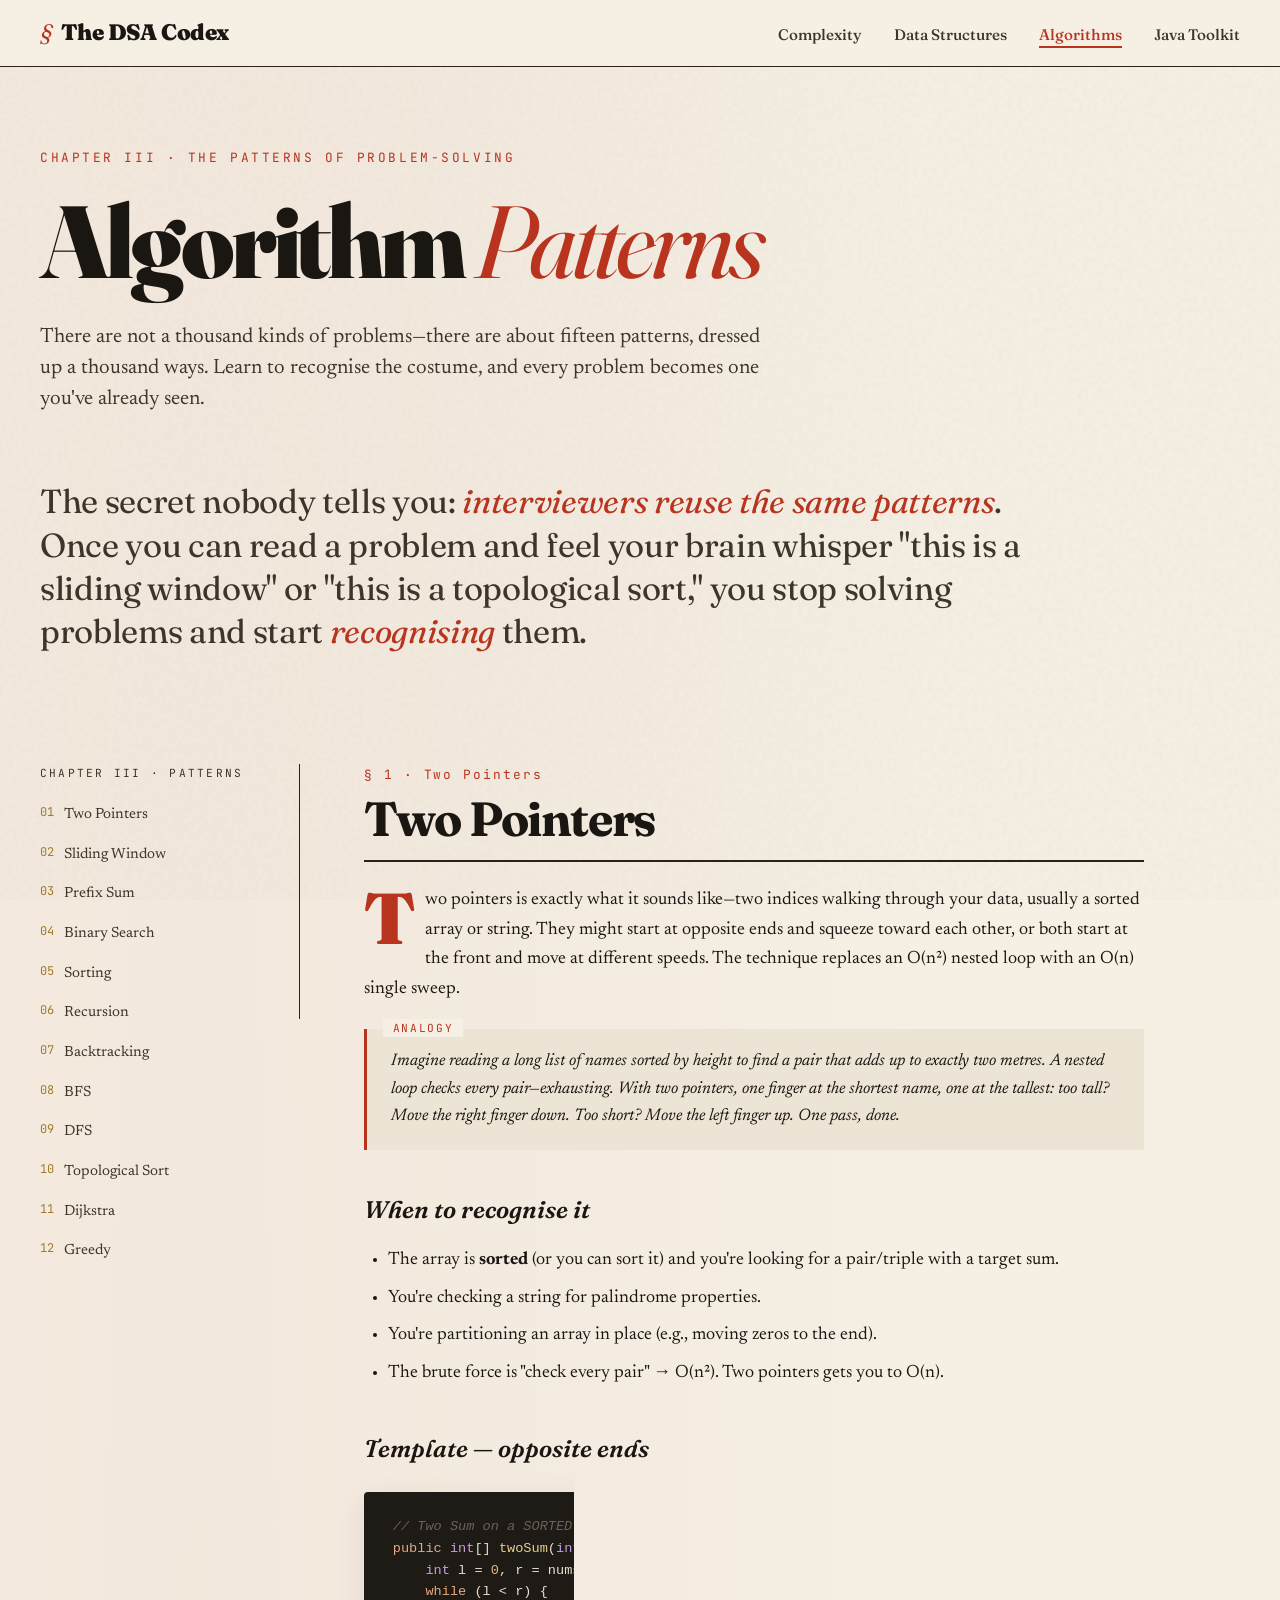
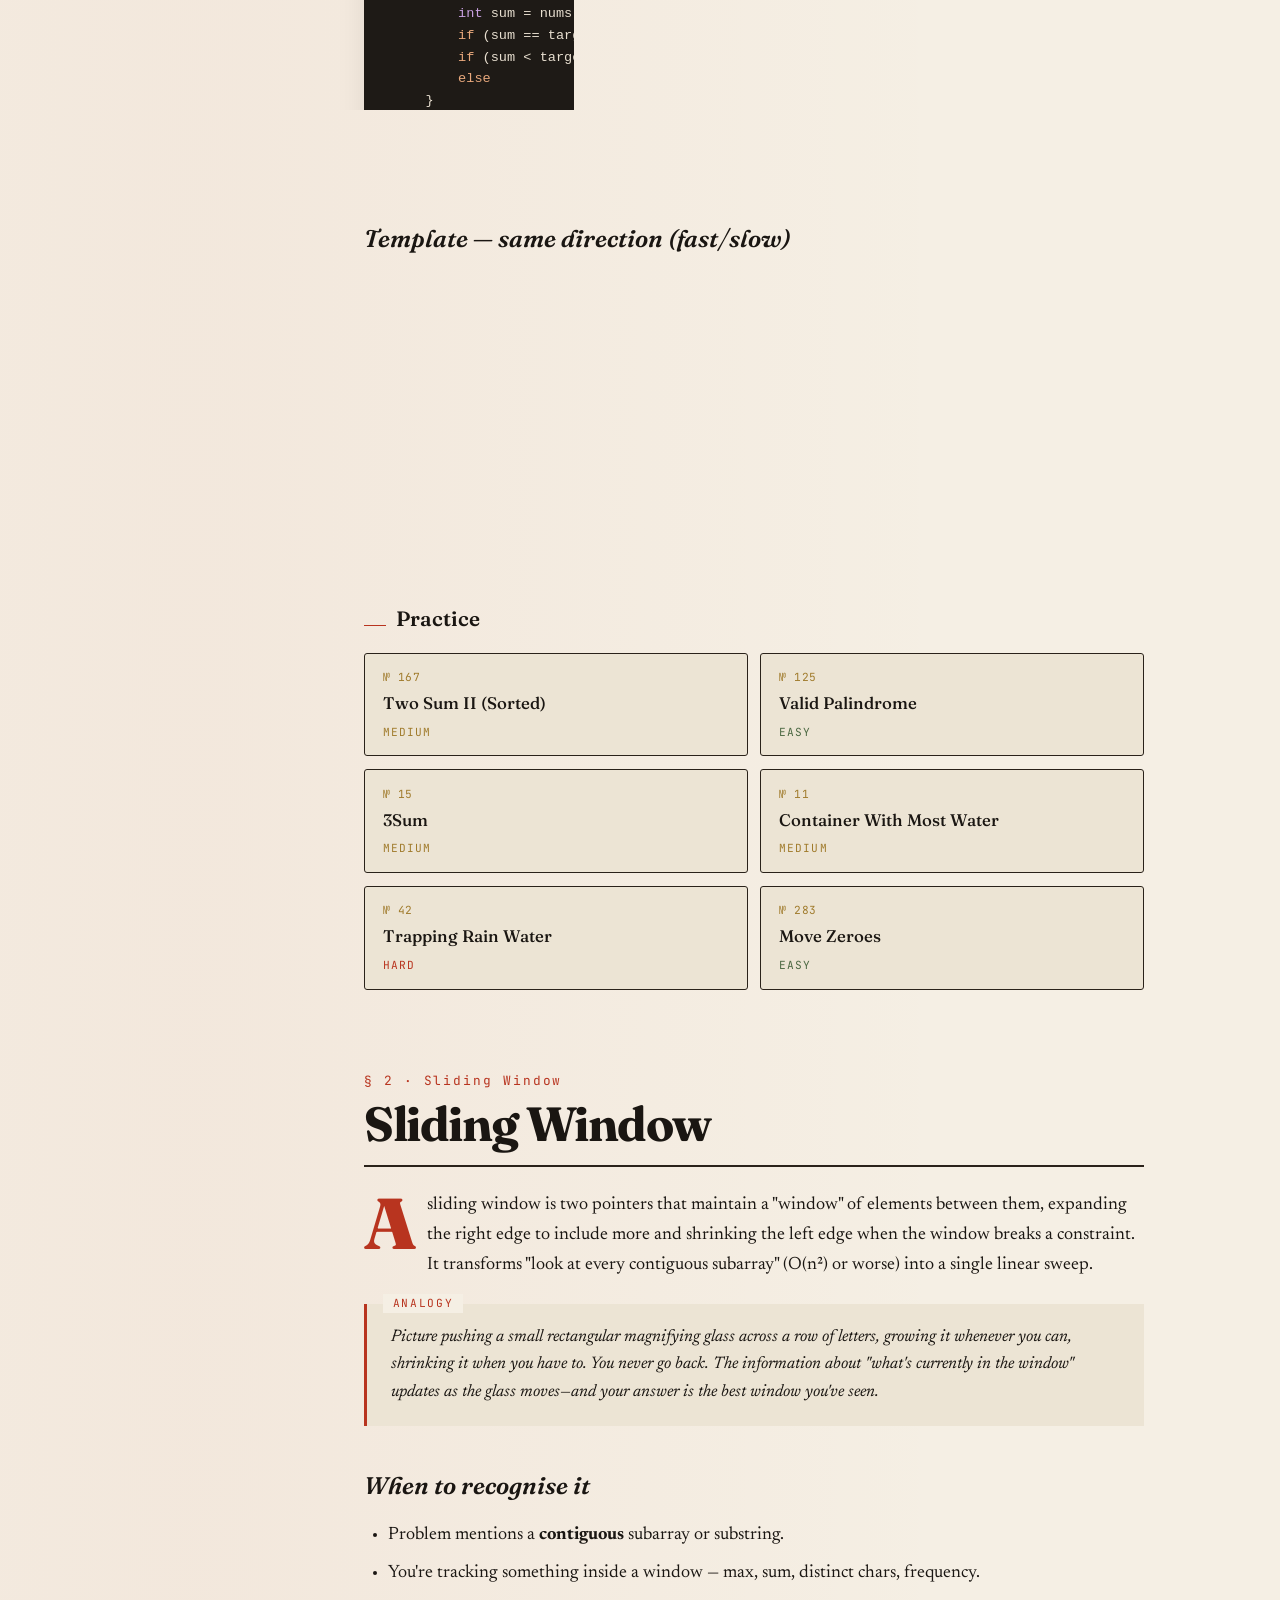
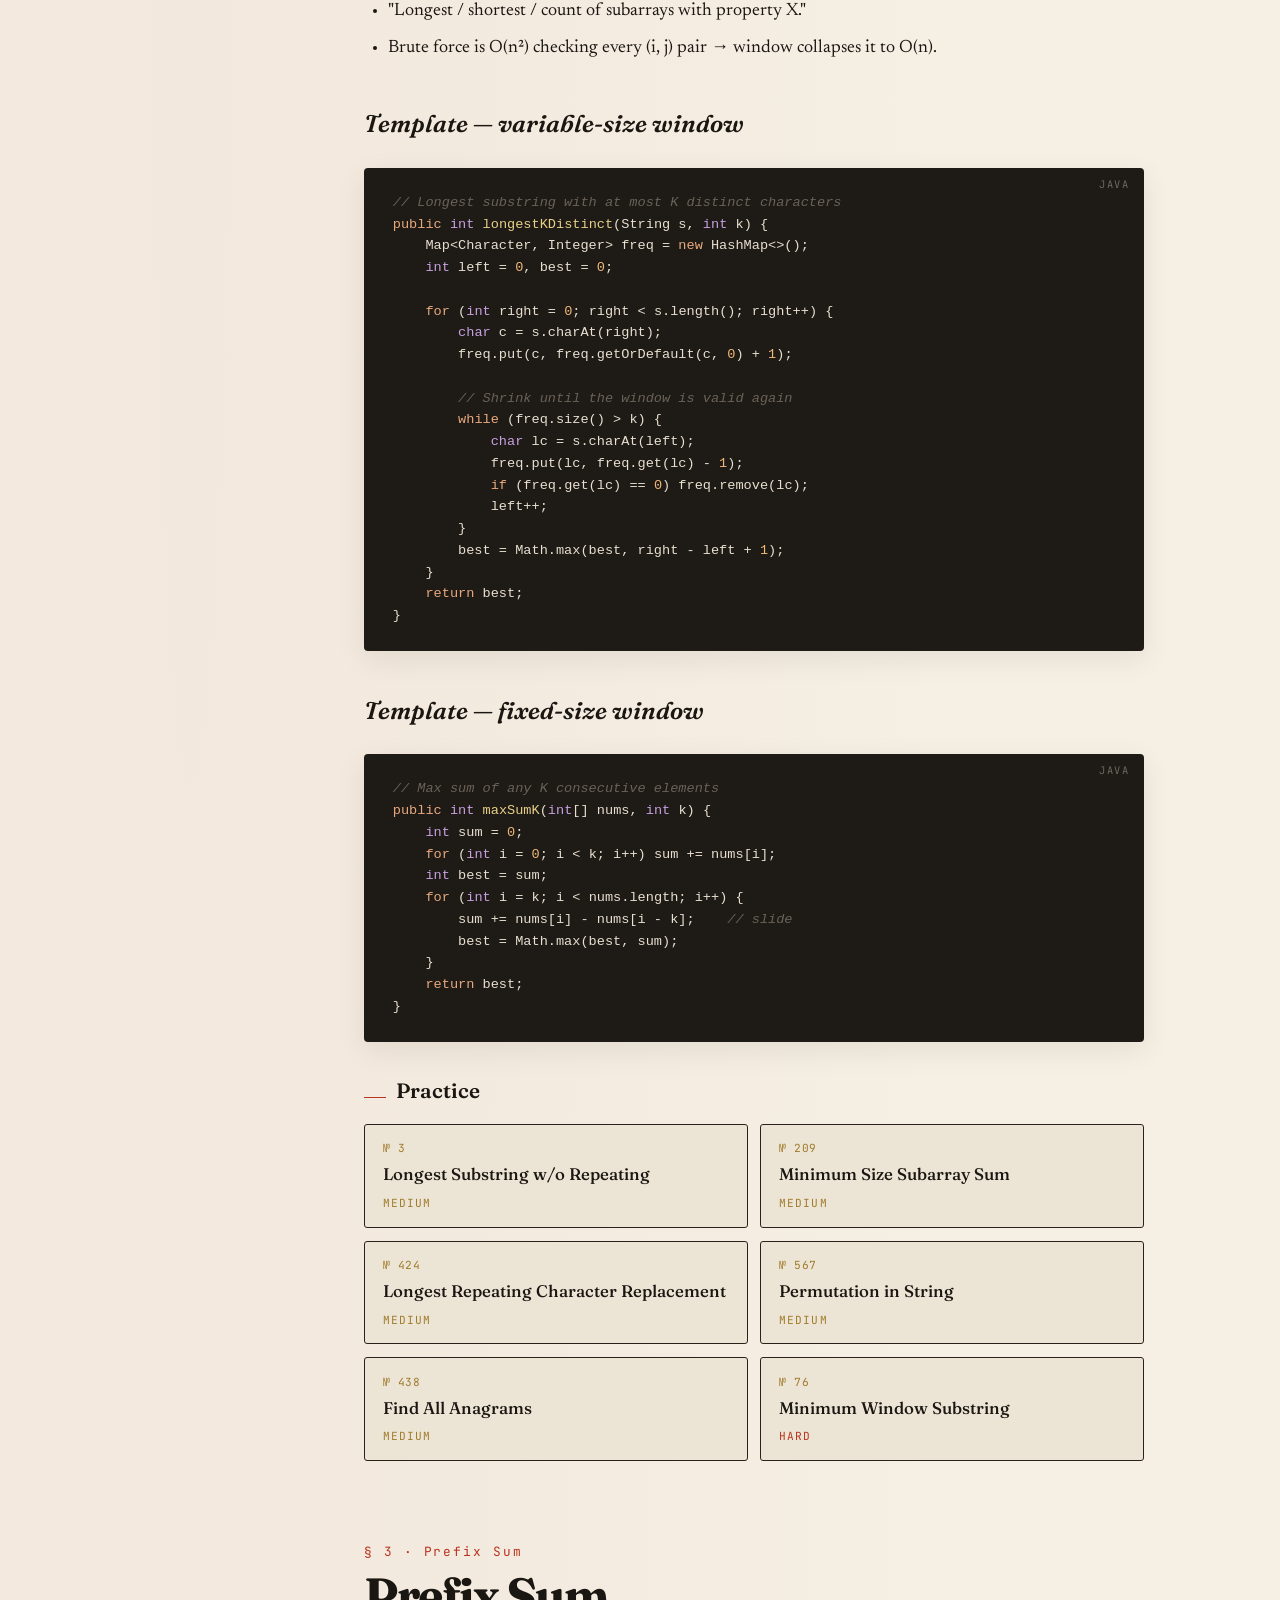
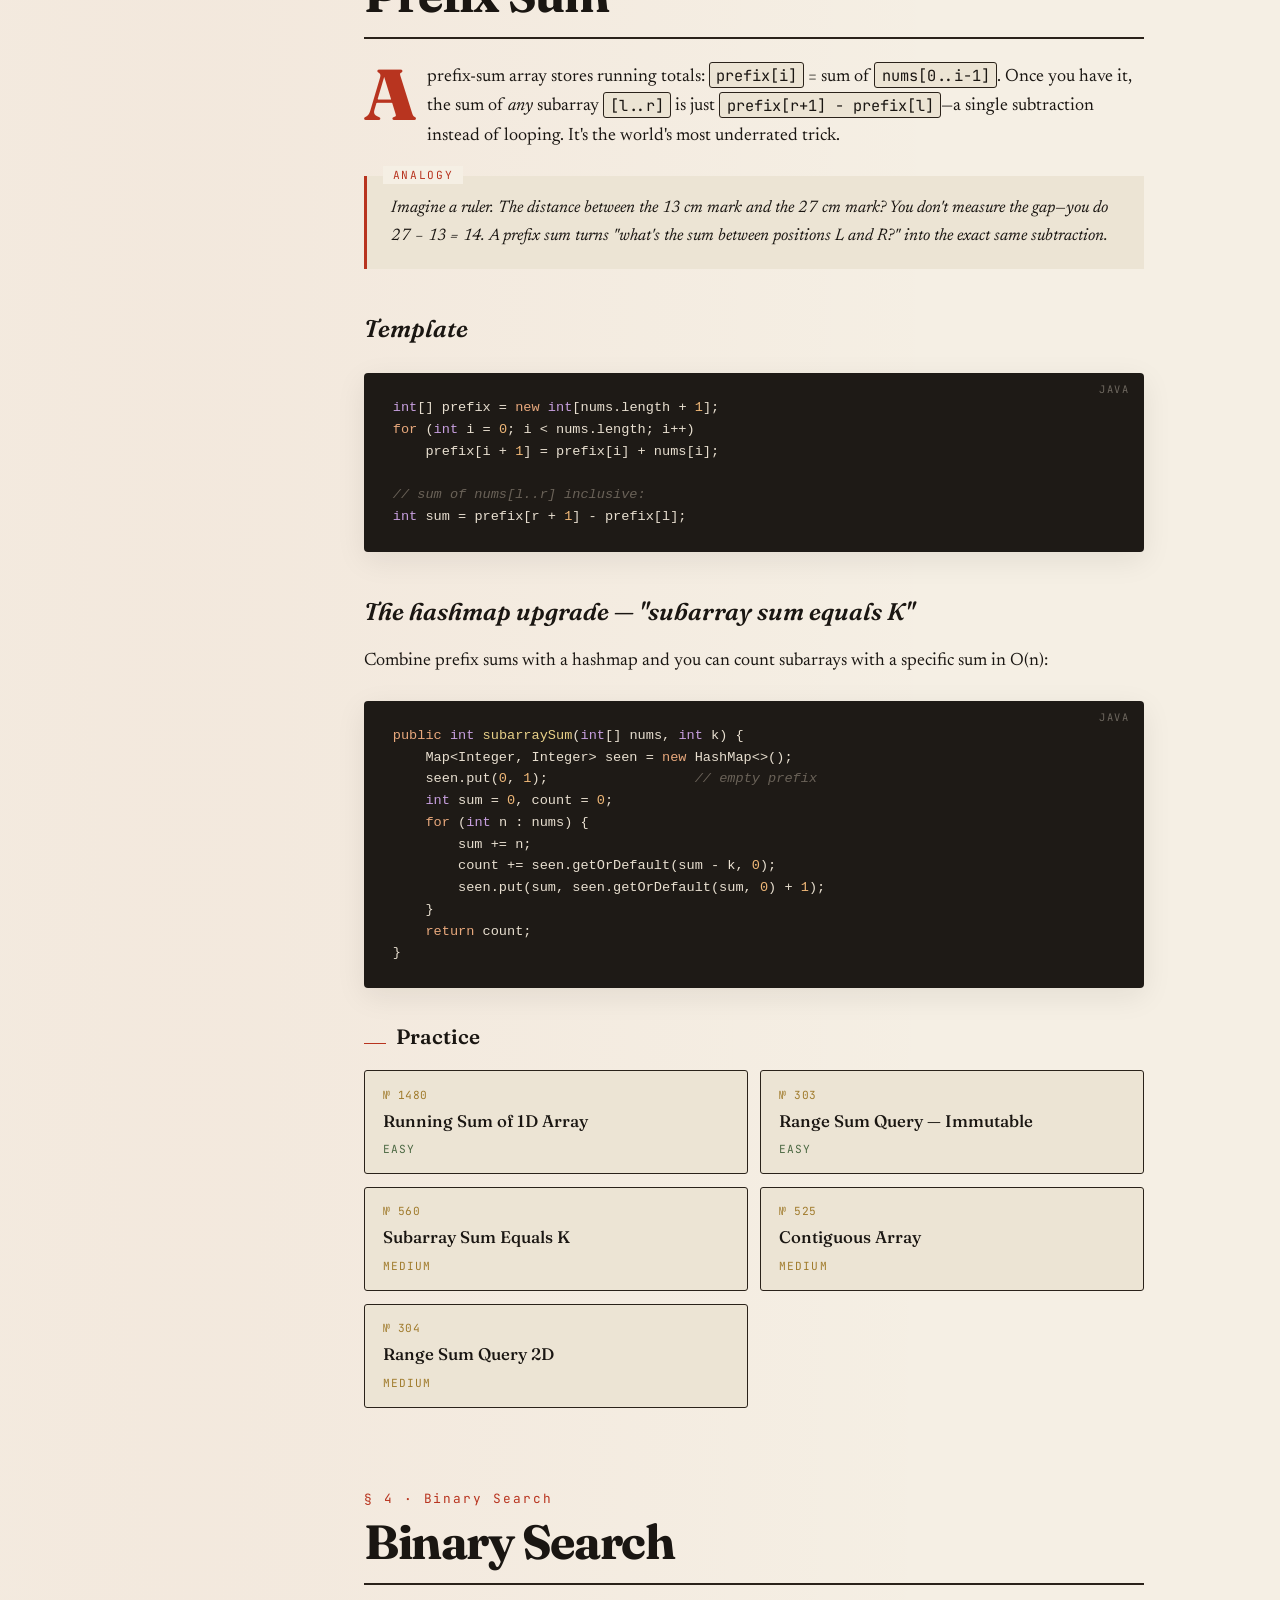
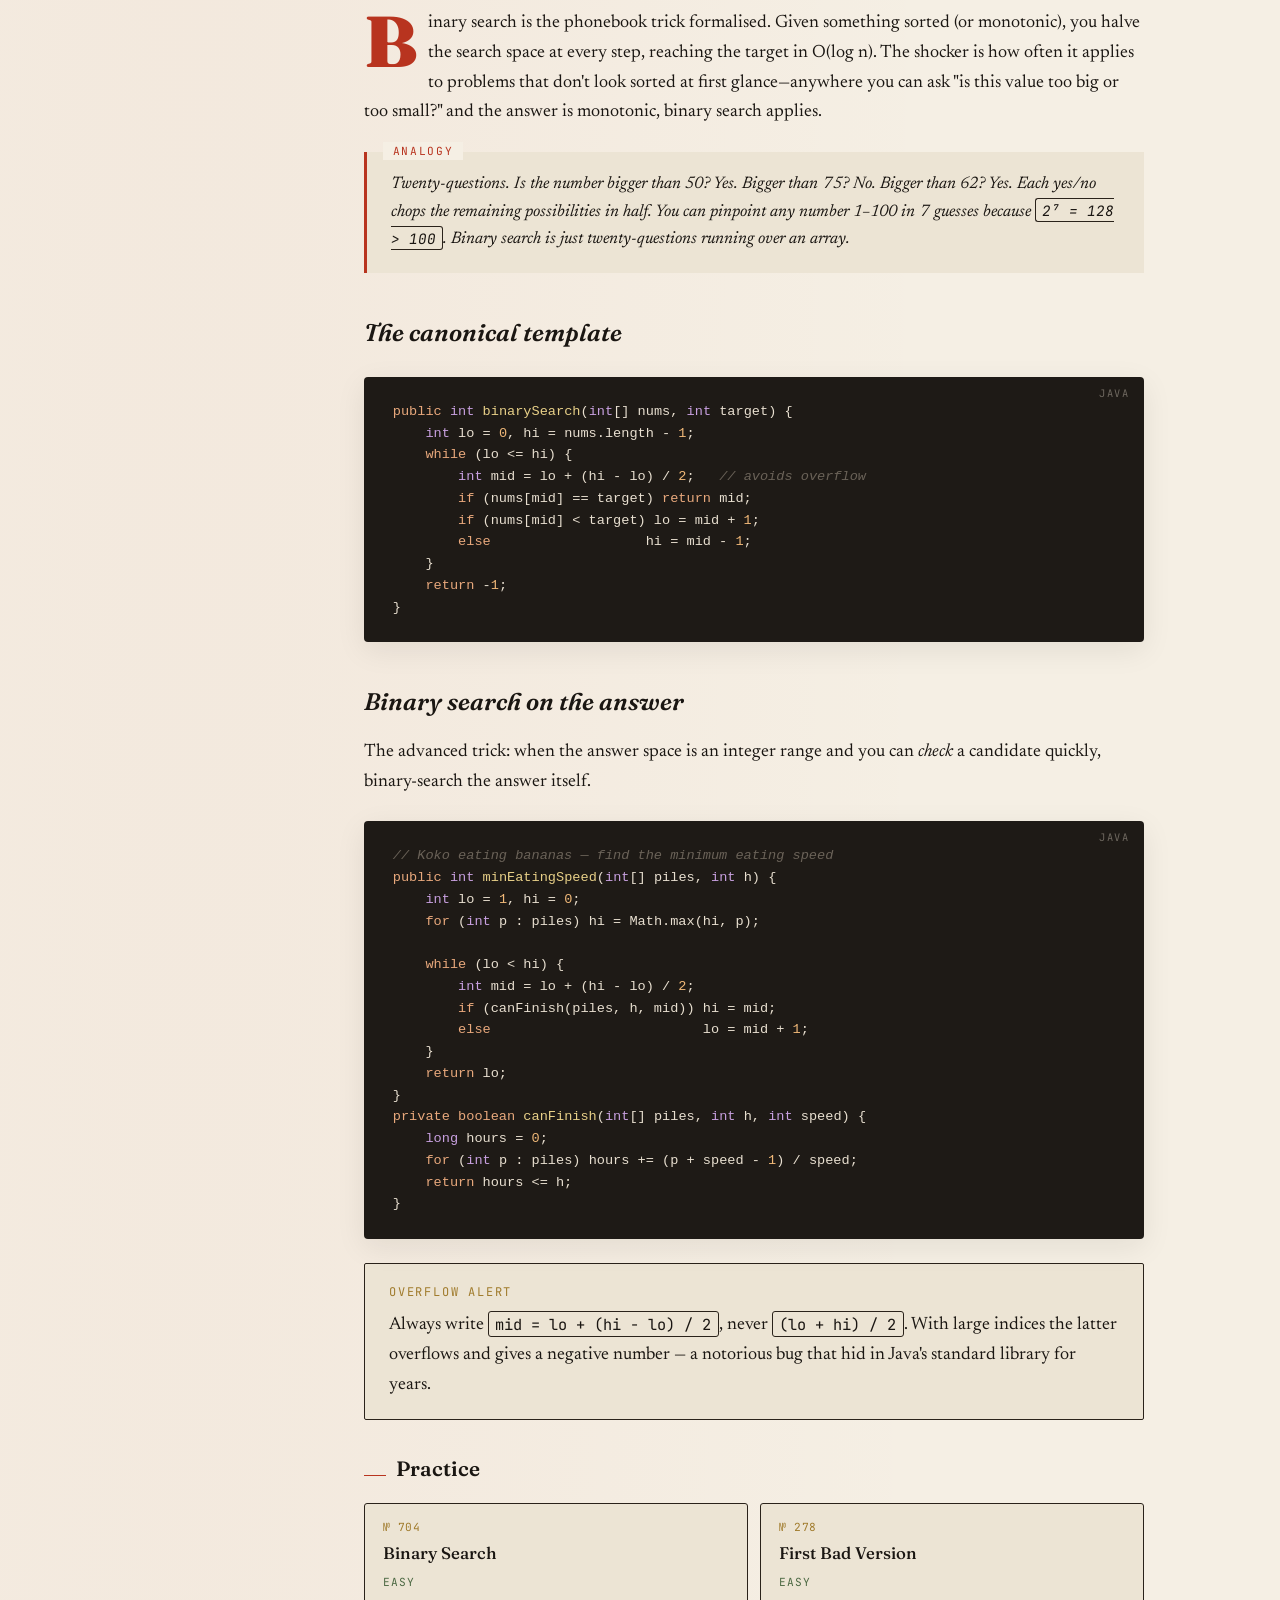
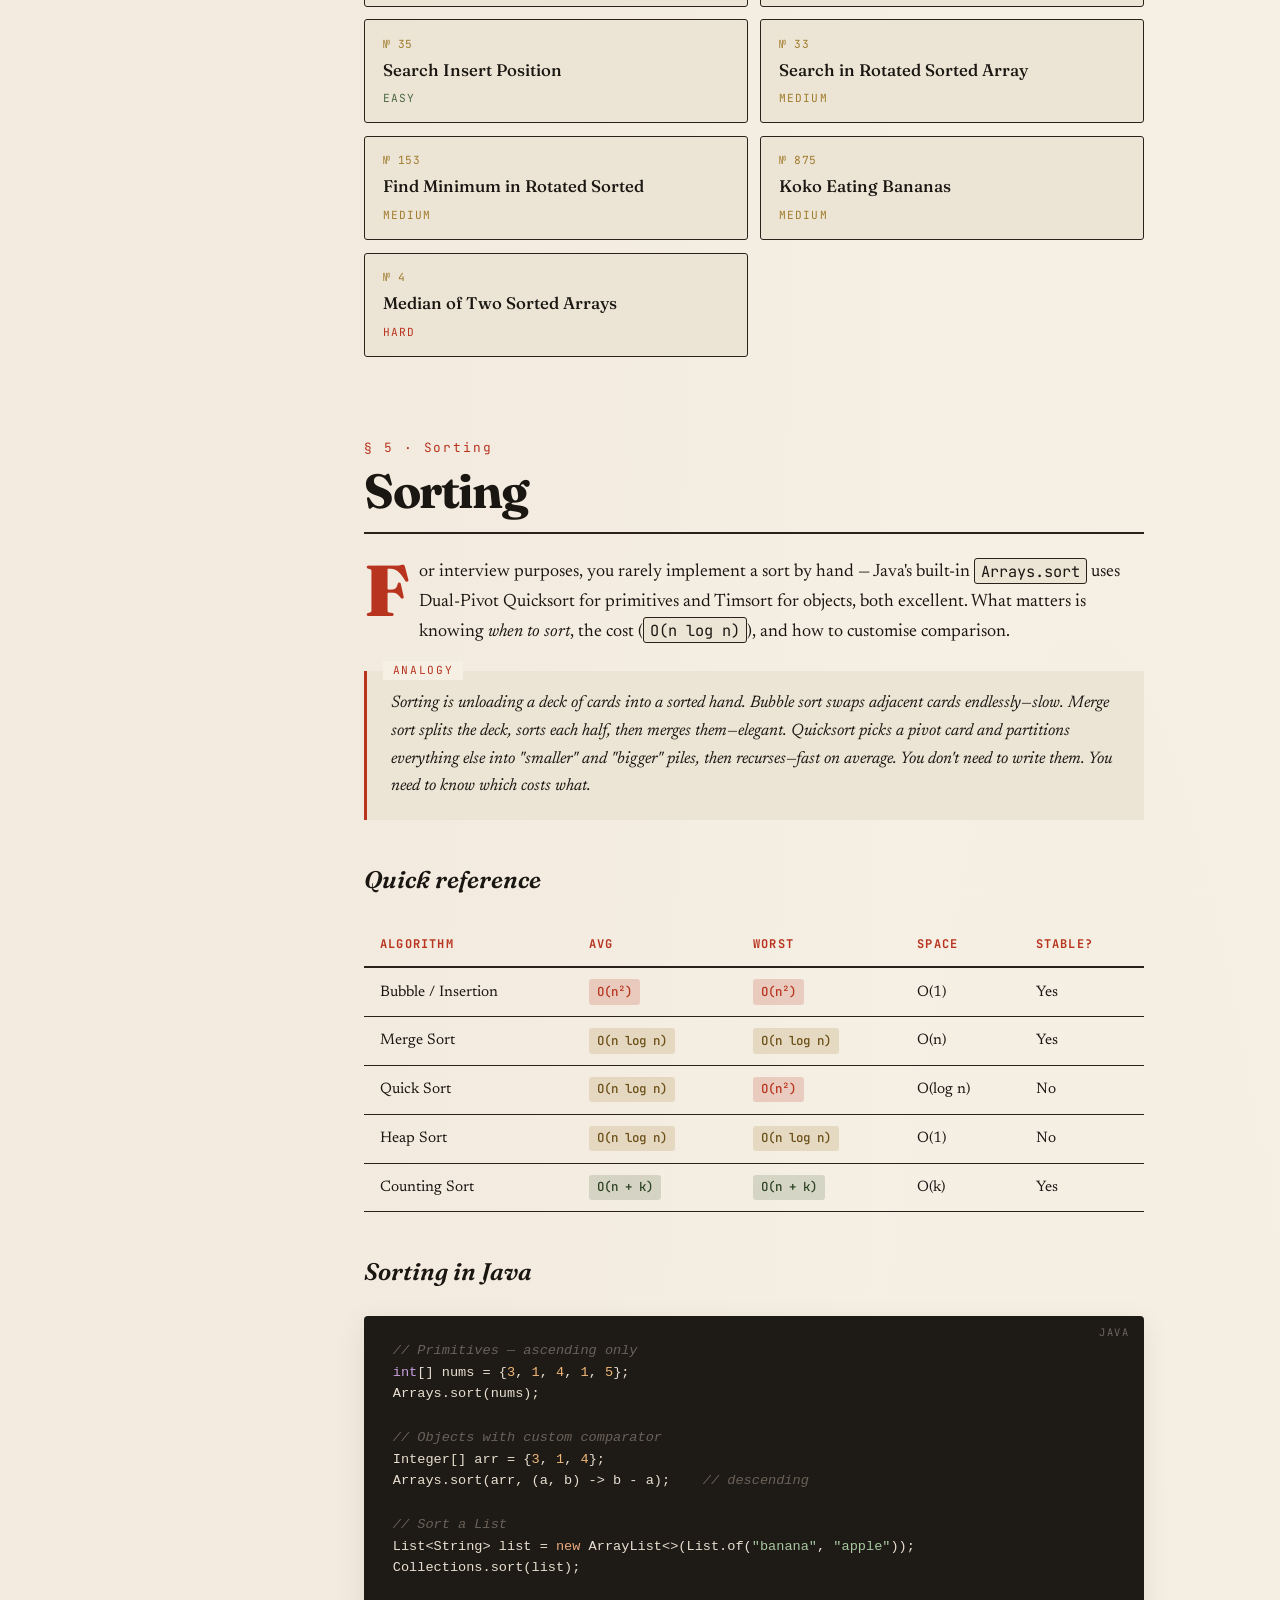
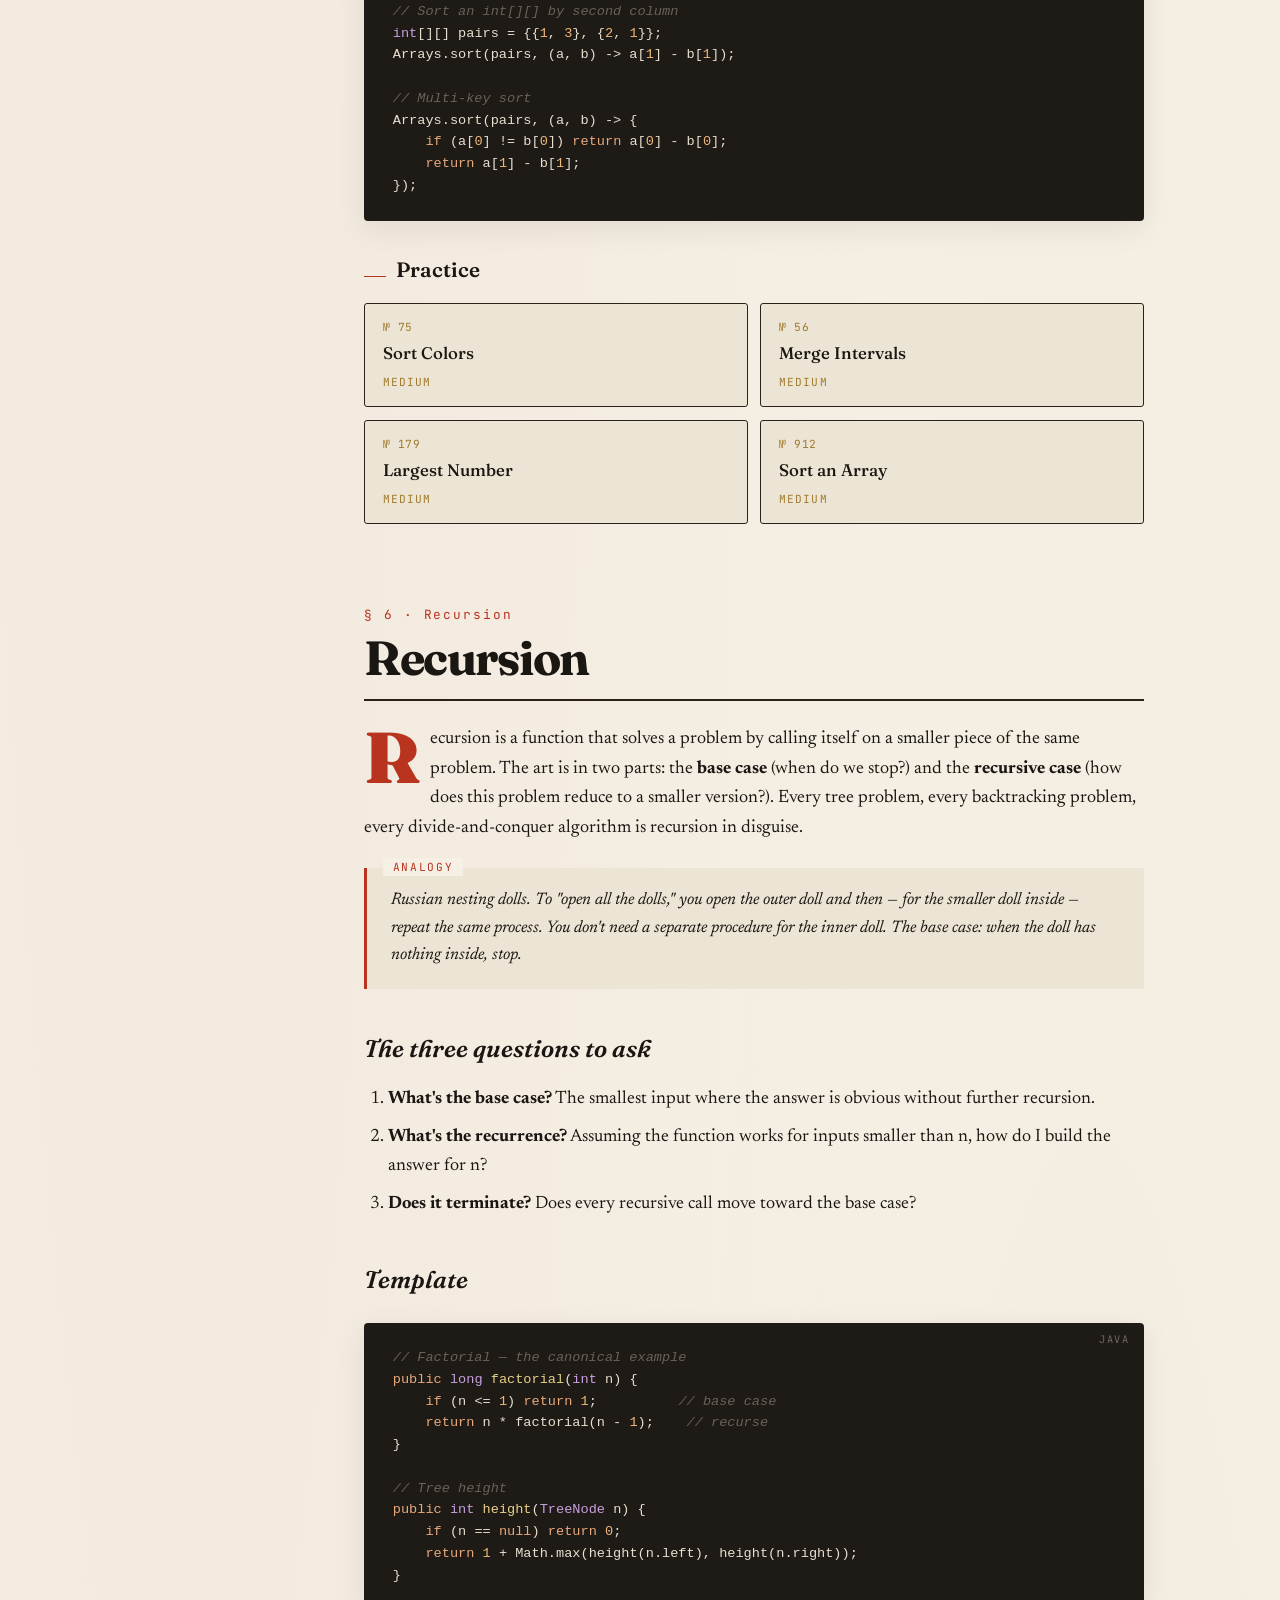
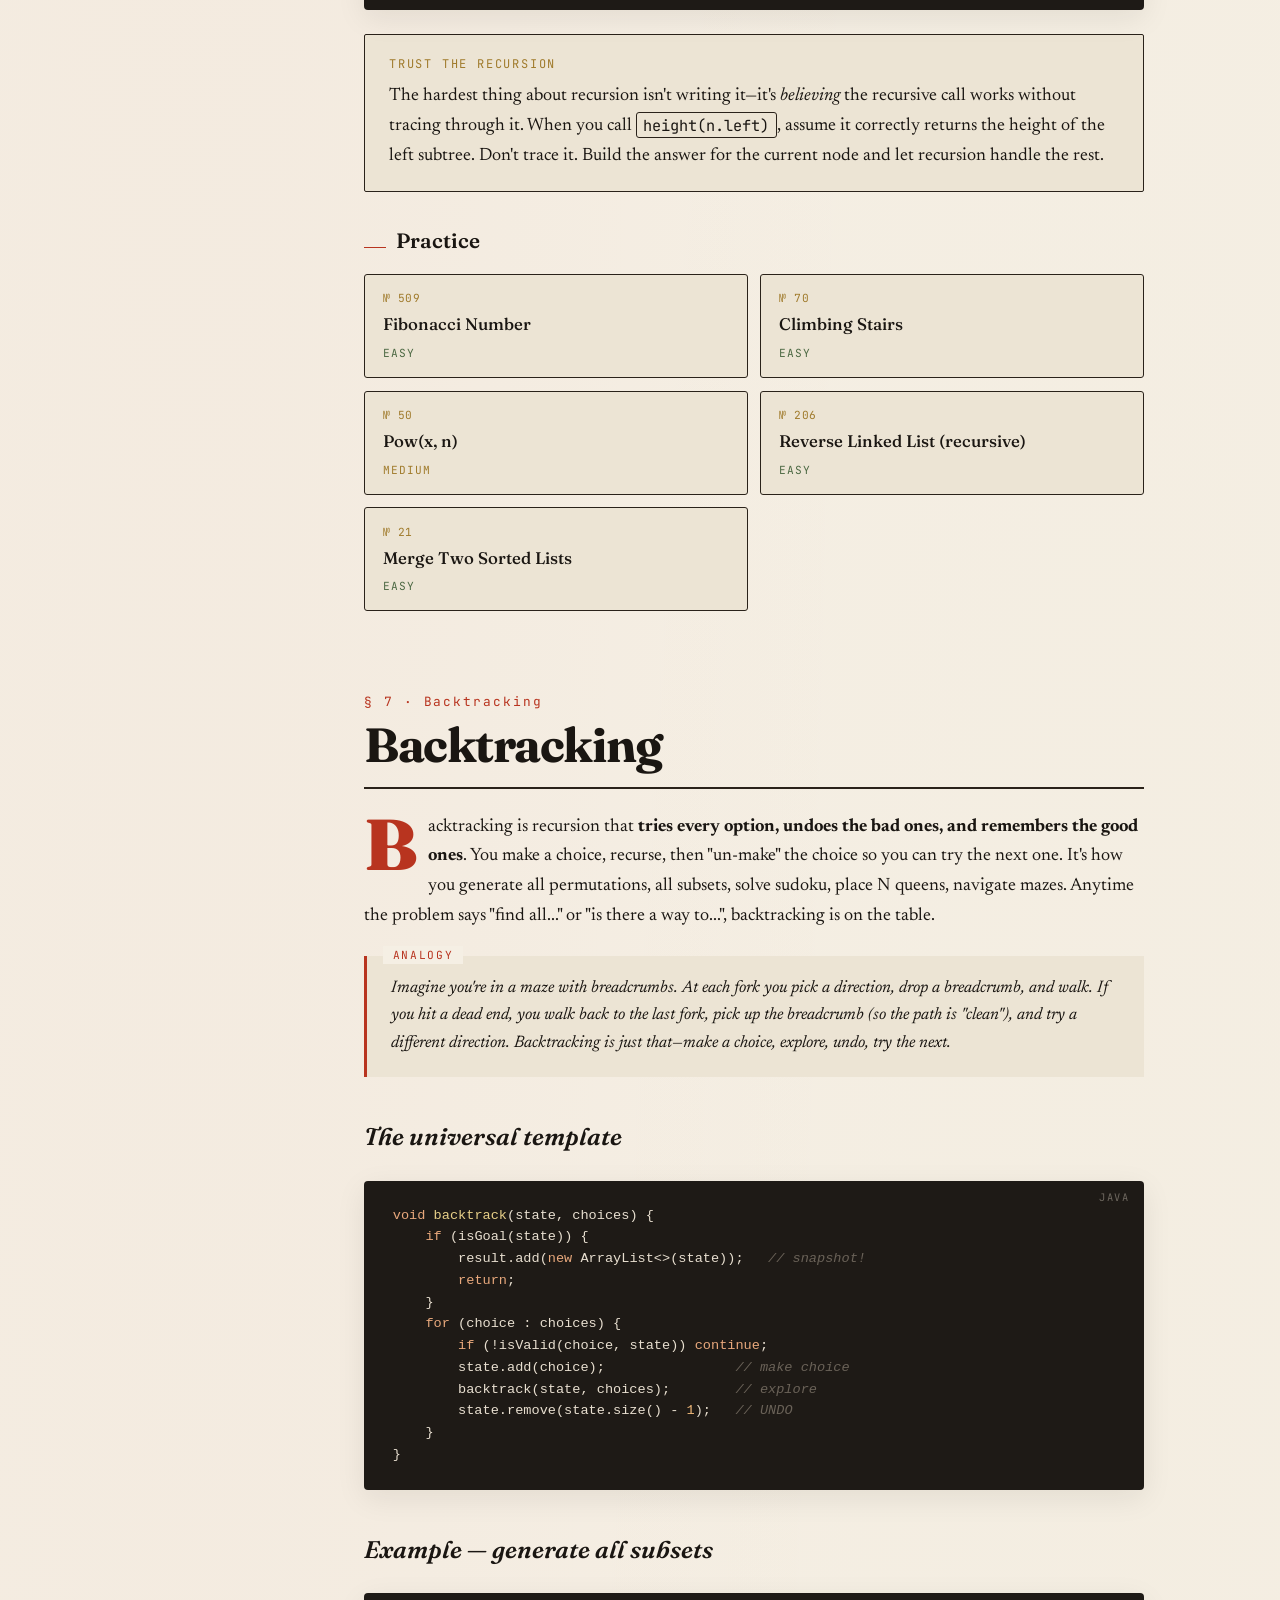
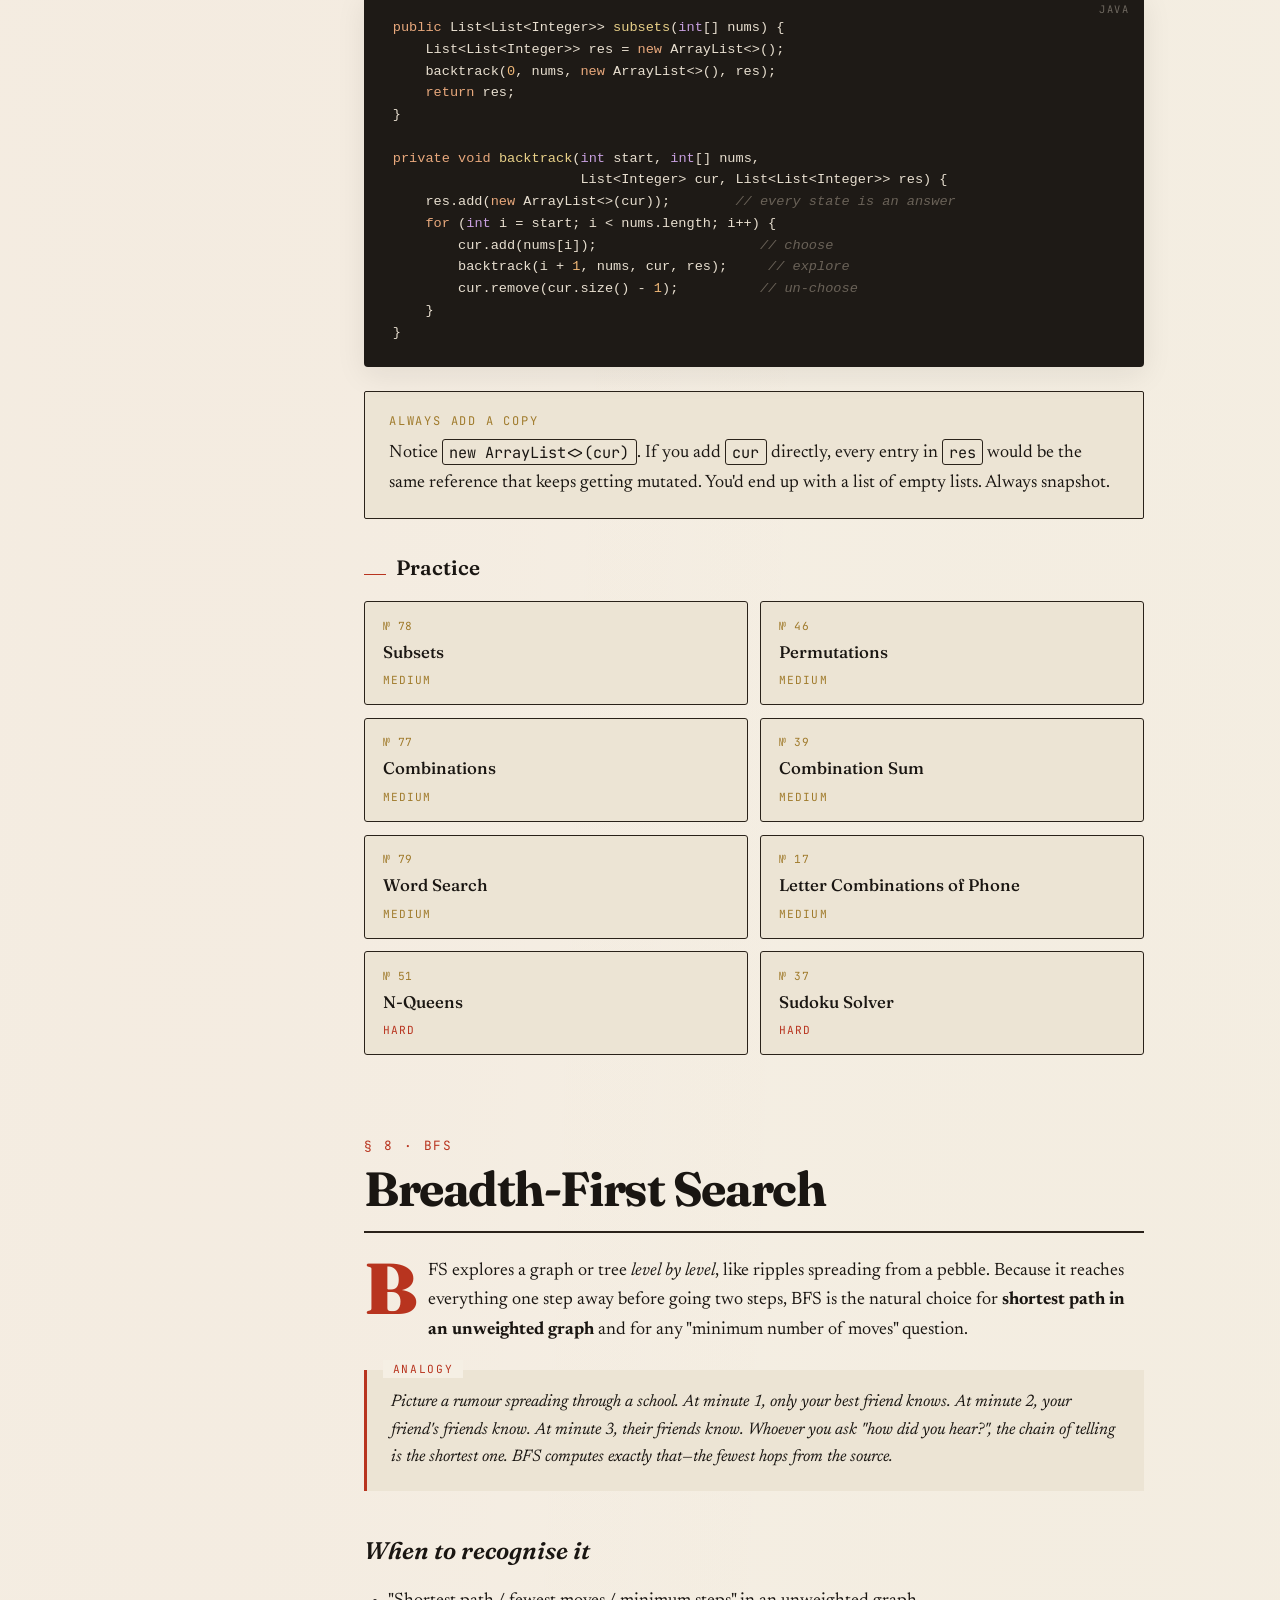
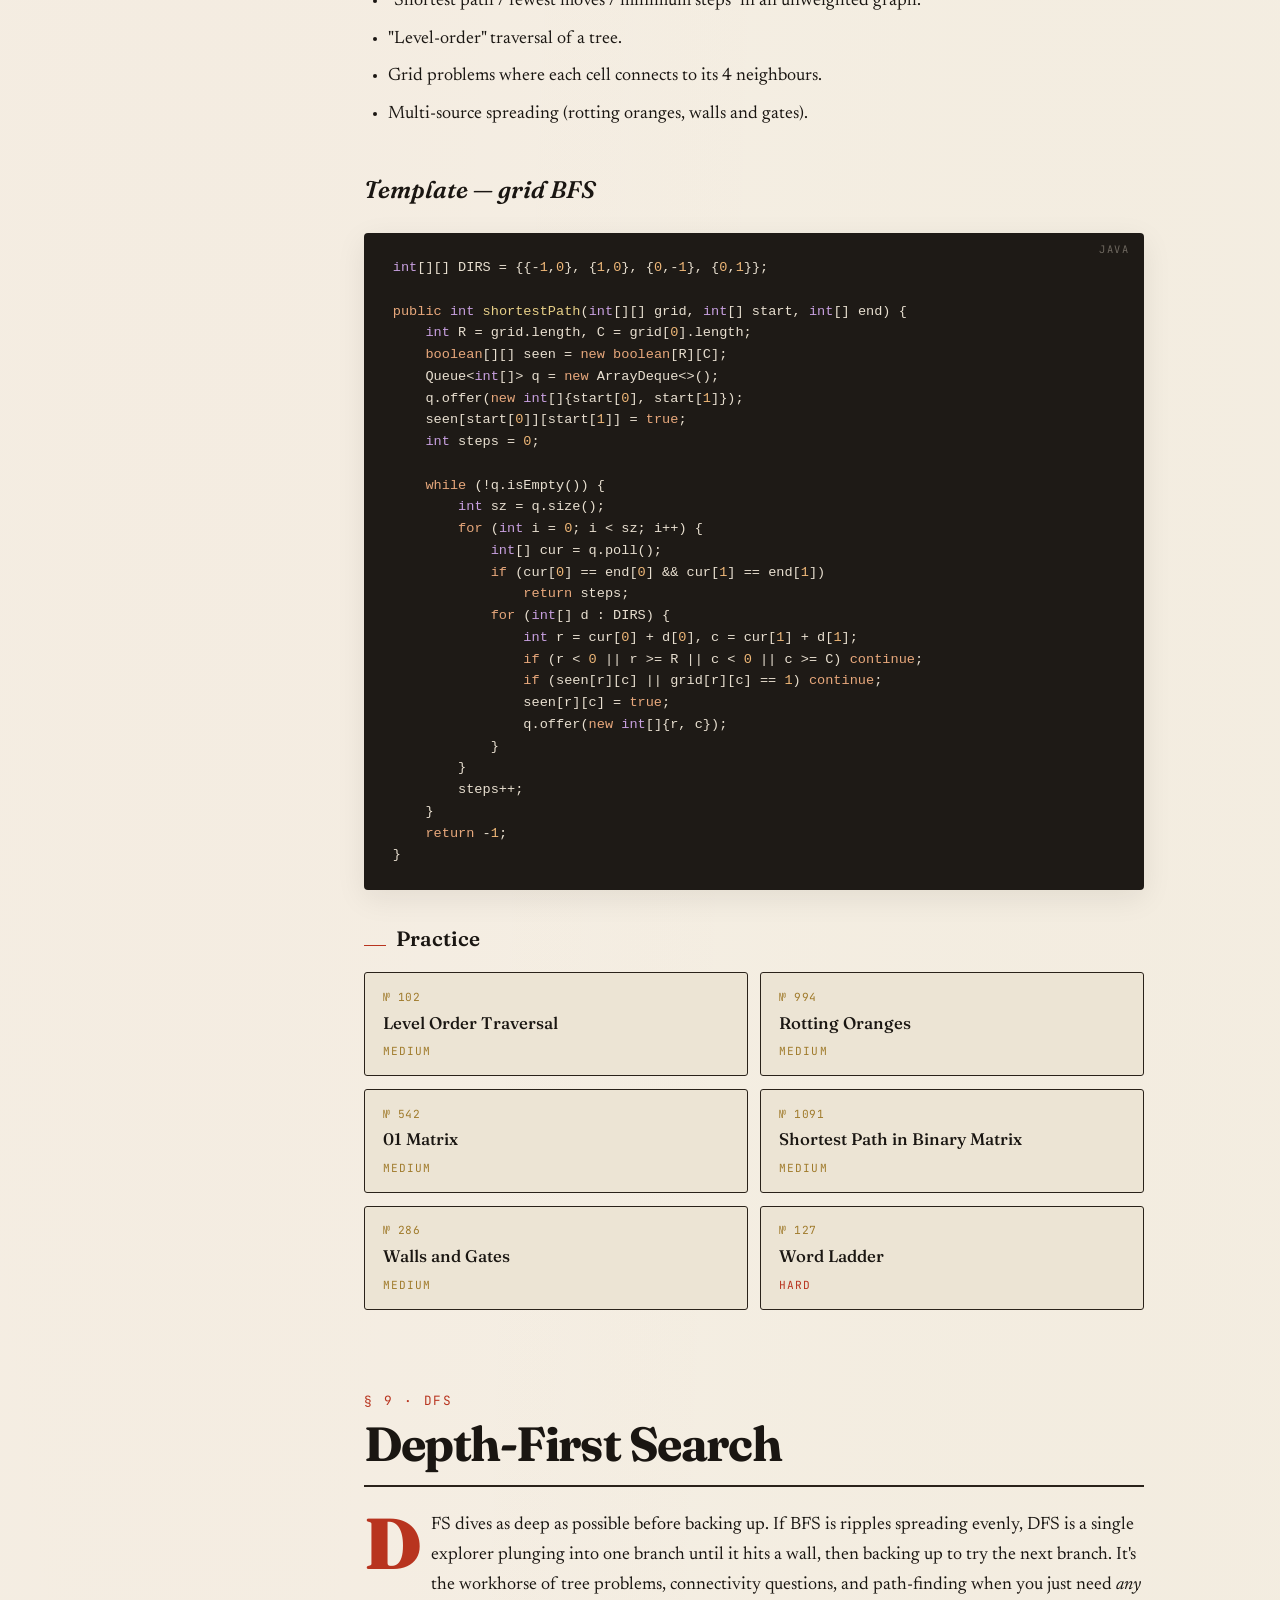
==== algorithms.html @ 98c29ea3 "Add DSA Codex — complexity, data structures, algorithms, Java" ====
<!DOCTYPE html>
<html lang="en">
<head>
<meta charset="UTF-8" />
<meta name="viewport" content="width=device-width, initial-scale=1.0" />
<title>Algorithms — The DSA Codex</title>
<link rel="stylesheet" href="styles.css" />
</head>
<body>

<nav class="topbar">
  <a href="index.html" class="brand">The DSA Codex</a>
  <ul class="nav-links">
    <li><a href="index.html">Complexity</a></li>
    <li><a href="data-structures.html">Data Structures</a></li>
    <li><a href="algorithms.html" class="active">Algorithms</a></li>
    <li><a href="java.html">Java Toolkit</a></li>
  </ul>
</nav>

<header class="hero">
  <div class="hero-eyebrow">Chapter III · The patterns of problem-solving</div>
  <h1>Algorithm <em>Patterns</em></h1>
  <p class="hero-sub">There are not a thousand kinds of problems—there are about fifteen patterns, dressed up a thousand ways. Learn to recognise the costume, and every problem becomes one you've already seen.</p>
</header>

<section class="manifesto">
  <p>
    The secret nobody tells you: <em>interviewers reuse the same patterns</em>. Once you can read a problem and feel your brain whisper "this is a sliding window" or "this is a topological sort," you stop solving problems and start <em>recognising</em> them.
  </p>
</section>

<div class="layout">

<aside class="toc">
  <div class="toc-title">Chapter III · Patterns</div>
  <ol>
    <li><a href="#two-pointers">Two Pointers</a></li>
    <li><a href="#sliding-window">Sliding Window</a></li>
    <li><a href="#prefix-sum">Prefix Sum</a></li>
    <li><a href="#binary-search">Binary Search</a></li>
    <li><a href="#sorting">Sorting</a></li>
    <li><a href="#recursion">Recursion</a></li>
    <li><a href="#backtracking">Backtracking</a></li>
    <li><a href="#bfs">BFS</a></li>
    <li><a href="#dfs">DFS</a></li>
    <li><a href="#topo">Topological Sort</a></li>
    <li><a href="#dijkstra">Dijkstra</a></li>
    <li><a href="#greedy">Greedy</a></li>
    <li><a href="#dp">Dynamic Programming</a></li>
    <li><a href="#bits">Bit Manipulation</a></li>
    <li><a href="#monotonic">Monotonic Stack</a></li>
    <li><a href="#playbook">The recognition playbook</a></li>
  </ol>
</aside>

<article class="content">

<!-- ============ TWO POINTERS ============ -->
<section class="topic" id="two-pointers">
  <div class="section-number">§ 1 · Two Pointers</div>
  <h2 class="topic-title">Two Pointers</h2>
  <p class="dropcap">Two pointers is exactly what it sounds like—two indices walking through your data, usually a sorted array or string. They might start at opposite ends and squeeze toward each other, or both start at the front and move at different speeds. The technique replaces an O(n²) nested loop with an O(n) single sweep.</p>

  <div class="analogy">
    Imagine reading a long list of names sorted by height to find a pair that adds up to exactly two metres. A nested loop checks every pair—exhausting. With two pointers, one finger at the shortest name, one at the tallest: too tall? Move the right finger down. Too short? Move the left finger up. One pass, done.
  </div>

  <h3 class="subhead">When to recognise it</h3>
  <ul class="list">
    <li>The array is <strong>sorted</strong> (or you can sort it) and you're looking for a pair/triple with a target sum.</li>
    <li>You're checking a string for palindrome properties.</li>
    <li>You're partitioning an array in place (e.g., moving zeros to the end).</li>
    <li>The brute force is "check every pair" → O(n²). Two pointers gets you to O(n).</li>
  </ul>

  <h3 class="subhead">Template — opposite ends</h3>
  <div class="code-block" data-lang="java">
<pre><code><span class="tok-com">// Two Sum on a SORTED array</span>
<span class="tok-kw">public</span> <span class="tok-typ">int</span>[] <span class="tok-fn">twoSum</span>(<span class="tok-typ">int</span>[] nums, <span class="tok-typ">int</span> target) {
    <span class="tok-typ">int</span> l = <span class="tok-num">0</span>, r = nums.length - <span class="tok-num">1</span>;
    <span class="tok-kw">while</span> (l &lt; r) {
        <span class="tok-typ">int</span> sum = nums[l] + nums[r];
        <span class="tok-kw">if</span> (sum == target) <span class="tok-kw">return</span> <span class="tok-kw">new</span> <span class="tok-typ">int</span>[]{l, r};
        <span class="tok-kw">if</span> (sum &lt; target) l++;
        <span class="tok-kw">else</span>              r--;
    }
    <span class="tok-kw">return</span> <span class="tok-kw">new</span> <span class="tok-typ">int</span>[]{-<span class="tok-num">1</span>, -<span class="tok-num">1</span>};
}</code></pre>
  </div>

  <h3 class="subhead">Template — same direction (fast/slow)</h3>
  <div class="code-block" data-lang="java">
<pre><code><span class="tok-com">// Remove duplicates from a sorted array in place</span>
<span class="tok-kw">public</span> <span class="tok-typ">int</span> <span class="tok-fn">removeDuplicates</span>(<span class="tok-typ">int</span>[] nums) {
    <span class="tok-typ">int</span> slow = <span class="tok-num">0</span>;
    <span class="tok-kw">for</span> (<span class="tok-typ">int</span> fast = <span class="tok-num">1</span>; fast &lt; nums.length; fast++) {
        <span class="tok-kw">if</span> (nums[fast] != nums[slow]) {
            slow++;
            nums[slow] = nums[fast];
        }
    }
    <span class="tok-kw">return</span> slow + <span class="tok-num">1</span>;
}</code></pre>
  </div>

  <div class="problems">
    <div class="problems-title">Practice</div>
    <div class="problem-grid">
      <a class="problem-card" href="https://leetcode.com/problems/two-sum-ii-input-array-is-sorted/" target="_blank" rel="noopener"><span class="pc-num">№ 167</span><span class="pc-title">Two Sum II (Sorted)</span><span class="pc-diff medium">Medium</span></a>
      <a class="problem-card" href="https://leetcode.com/problems/valid-palindrome/" target="_blank" rel="noopener"><span class="pc-num">№ 125</span><span class="pc-title">Valid Palindrome</span><span class="pc-diff easy">Easy</span></a>
      <a class="problem-card" href="https://leetcode.com/problems/3sum/" target="_blank" rel="noopener"><span class="pc-num">№ 15</span><span class="pc-title">3Sum</span><span class="pc-diff medium">Medium</span></a>
      <a class="problem-card" href="https://leetcode.com/problems/container-with-most-water/" target="_blank" rel="noopener"><span class="pc-num">№ 11</span><span class="pc-title">Container With Most Water</span><span class="pc-diff medium">Medium</span></a>
      <a class="problem-card" href="https://leetcode.com/problems/trapping-rain-water/" target="_blank" rel="noopener"><span class="pc-num">№ 42</span><span class="pc-title">Trapping Rain Water</span><span class="pc-diff hard">Hard</span></a>
      <a class="problem-card" href="https://leetcode.com/problems/move-zeroes/" target="_blank" rel="noopener"><span class="pc-num">№ 283</span><span class="pc-title">Move Zeroes</span><span class="pc-diff easy">Easy</span></a>
    </div>
  </div>
</section>

<!-- ============ SLIDING WINDOW ============ -->
<section class="topic" id="sliding-window">
  <div class="section-number">§ 2 · Sliding Window</div>
  <h2 class="topic-title">Sliding Window</h2>
  <p class="dropcap">A sliding window is two pointers that maintain a "window" of elements between them, expanding the right edge to include more and shrinking the left edge when the window breaks a constraint. It transforms "look at every contiguous subarray" (O(n²) or worse) into a single linear sweep.</p>

  <div class="analogy">
    Picture pushing a small rectangular magnifying glass across a row of letters, growing it whenever you can, shrinking it when you have to. You never go back. The information about <em>"what's currently in the window"</em> updates as the glass moves—and your answer is the best window you've seen.
  </div>

  <h3 class="subhead">When to recognise it</h3>
  <ul class="list">
    <li>Problem mentions a <strong>contiguous</strong> subarray or substring.</li>
    <li>You're tracking something inside a window — max, sum, distinct chars, frequency.</li>
    <li>"Longest / shortest / count of subarrays with property X."</li>
    <li>Brute force is O(n²) checking every (i, j) pair → window collapses it to O(n).</li>
  </ul>

  <h3 class="subhead">Template — variable-size window</h3>
  <div class="code-block" data-lang="java">
<pre><code><span class="tok-com">// Longest substring with at most K distinct characters</span>
<span class="tok-kw">public</span> <span class="tok-typ">int</span> <span class="tok-fn">longestKDistinct</span>(String s, <span class="tok-typ">int</span> k) {
    Map&lt;Character, Integer&gt; freq = <span class="tok-kw">new</span> HashMap&lt;&gt;();
    <span class="tok-typ">int</span> left = <span class="tok-num">0</span>, best = <span class="tok-num">0</span>;

    <span class="tok-kw">for</span> (<span class="tok-typ">int</span> right = <span class="tok-num">0</span>; right &lt; s.length(); right++) {
        <span class="tok-typ">char</span> c = s.charAt(right);
        freq.put(c, freq.getOrDefault(c, <span class="tok-num">0</span>) + <span class="tok-num">1</span>);

        <span class="tok-com">// Shrink until the window is valid again</span>
        <span class="tok-kw">while</span> (freq.size() &gt; k) {
            <span class="tok-typ">char</span> lc = s.charAt(left);
            freq.put(lc, freq.get(lc) - <span class="tok-num">1</span>);
            <span class="tok-kw">if</span> (freq.get(lc) == <span class="tok-num">0</span>) freq.remove(lc);
            left++;
        }
        best = Math.max(best, right - left + <span class="tok-num">1</span>);
    }
    <span class="tok-kw">return</span> best;
}</code></pre>
  </div>

  <h3 class="subhead">Template — fixed-size window</h3>
  <div class="code-block" data-lang="java">
<pre><code><span class="tok-com">// Max sum of any K consecutive elements</span>
<span class="tok-kw">public</span> <span class="tok-typ">int</span> <span class="tok-fn">maxSumK</span>(<span class="tok-typ">int</span>[] nums, <span class="tok-typ">int</span> k) {
    <span class="tok-typ">int</span> sum = <span class="tok-num">0</span>;
    <span class="tok-kw">for</span> (<span class="tok-typ">int</span> i = <span class="tok-num">0</span>; i &lt; k; i++) sum += nums[i];
    <span class="tok-typ">int</span> best = sum;
    <span class="tok-kw">for</span> (<span class="tok-typ">int</span> i = k; i &lt; nums.length; i++) {
        sum += nums[i] - nums[i - k];    <span class="tok-com">// slide</span>
        best = Math.max(best, sum);
    }
    <span class="tok-kw">return</span> best;
}</code></pre>
  </div>

  <div class="problems">
    <div class="problems-title">Practice</div>
    <div class="problem-grid">
      <a class="problem-card" href="https://leetcode.com/problems/longest-substring-without-repeating-characters/" target="_blank" rel="noopener"><span class="pc-num">№ 3</span><span class="pc-title">Longest Substring w/o Repeating</span><span class="pc-diff medium">Medium</span></a>
      <a class="problem-card" href="https://leetcode.com/problems/minimum-size-subarray-sum/" target="_blank" rel="noopener"><span class="pc-num">№ 209</span><span class="pc-title">Minimum Size Subarray Sum</span><span class="pc-diff medium">Medium</span></a>
      <a class="problem-card" href="https://leetcode.com/problems/longest-repeating-character-replacement/" target="_blank" rel="noopener"><span class="pc-num">№ 424</span><span class="pc-title">Longest Repeating Character Replacement</span><span class="pc-diff medium">Medium</span></a>
      <a class="problem-card" href="https://leetcode.com/problems/permutation-in-string/" target="_blank" rel="noopener"><span class="pc-num">№ 567</span><span class="pc-title">Permutation in String</span><span class="pc-diff medium">Medium</span></a>
      <a class="problem-card" href="https://leetcode.com/problems/find-all-anagrams-in-a-string/" target="_blank" rel="noopener"><span class="pc-num">№ 438</span><span class="pc-title">Find All Anagrams</span><span class="pc-diff medium">Medium</span></a>
      <a class="problem-card" href="https://leetcode.com/problems/minimum-window-substring/" target="_blank" rel="noopener"><span class="pc-num">№ 76</span><span class="pc-title">Minimum Window Substring</span><span class="pc-diff hard">Hard</span></a>
    </div>
  </div>
</section>

<!-- ============ PREFIX SUM ============ -->
<section class="topic" id="prefix-sum">
  <div class="section-number">§ 3 · Prefix Sum</div>
  <h2 class="topic-title">Prefix Sum</h2>
  <p class="dropcap">A prefix-sum array stores running totals: <code class="inline">prefix[i]</code> = sum of <code class="inline">nums[0..i-1]</code>. Once you have it, the sum of <em>any</em> subarray <code class="inline">[l..r]</code> is just <code class="inline">prefix[r+1] - prefix[l]</code>—a single subtraction instead of looping. It's the world's most underrated trick.</p>

  <div class="analogy">
    Imagine a ruler. The distance between the 13 cm mark and the 27 cm mark? You don't measure the gap—you do 27 − 13 = 14. A prefix sum turns "what's the sum between positions L and R?" into the exact same subtraction.
  </div>

  <h3 class="subhead">Template</h3>
  <div class="code-block" data-lang="java">
<pre><code><span class="tok-typ">int</span>[] prefix = <span class="tok-kw">new</span> <span class="tok-typ">int</span>[nums.length + <span class="tok-num">1</span>];
<span class="tok-kw">for</span> (<span class="tok-typ">int</span> i = <span class="tok-num">0</span>; i &lt; nums.length; i++)
    prefix[i + <span class="tok-num">1</span>] = prefix[i] + nums[i];

<span class="tok-com">// sum of nums[l..r] inclusive:</span>
<span class="tok-typ">int</span> sum = prefix[r + <span class="tok-num">1</span>] - prefix[l];</code></pre>
  </div>

  <h3 class="subhead">The hashmap upgrade — "subarray sum equals K"</h3>
  <p>Combine prefix sums with a hashmap and you can count subarrays with a specific sum in O(n):</p>
  <div class="code-block" data-lang="java">
<pre><code><span class="tok-kw">public</span> <span class="tok-typ">int</span> <span class="tok-fn">subarraySum</span>(<span class="tok-typ">int</span>[] nums, <span class="tok-typ">int</span> k) {
    Map&lt;Integer, Integer&gt; seen = <span class="tok-kw">new</span> HashMap&lt;&gt;();
    seen.put(<span class="tok-num">0</span>, <span class="tok-num">1</span>);                  <span class="tok-com">// empty prefix</span>
    <span class="tok-typ">int</span> sum = <span class="tok-num">0</span>, count = <span class="tok-num">0</span>;
    <span class="tok-kw">for</span> (<span class="tok-typ">int</span> n : nums) {
        sum += n;
        count += seen.getOrDefault(sum - k, <span class="tok-num">0</span>);
        seen.put(sum, seen.getOrDefault(sum, <span class="tok-num">0</span>) + <span class="tok-num">1</span>);
    }
    <span class="tok-kw">return</span> count;
}</code></pre>
  </div>

  <div class="problems">
    <div class="problems-title">Practice</div>
    <div class="problem-grid">
      <a class="problem-card" href="https://leetcode.com/problems/running-sum-of-1d-array/" target="_blank" rel="noopener"><span class="pc-num">№ 1480</span><span class="pc-title">Running Sum of 1D Array</span><span class="pc-diff easy">Easy</span></a>
      <a class="problem-card" href="https://leetcode.com/problems/range-sum-query-immutable/" target="_blank" rel="noopener"><span class="pc-num">№ 303</span><span class="pc-title">Range Sum Query — Immutable</span><span class="pc-diff easy">Easy</span></a>
      <a class="problem-card" href="https://leetcode.com/problems/subarray-sum-equals-k/" target="_blank" rel="noopener"><span class="pc-num">№ 560</span><span class="pc-title">Subarray Sum Equals K</span><span class="pc-diff medium">Medium</span></a>
      <a class="problem-card" href="https://leetcode.com/problems/contiguous-array/" target="_blank" rel="noopener"><span class="pc-num">№ 525</span><span class="pc-title">Contiguous Array</span><span class="pc-diff medium">Medium</span></a>
      <a class="problem-card" href="https://leetcode.com/problems/range-sum-query-2d-immutable/" target="_blank" rel="noopener"><span class="pc-num">№ 304</span><span class="pc-title">Range Sum Query 2D</span><span class="pc-diff medium">Medium</span></a>
    </div>
  </div>
</section>

<!-- ============ BINARY SEARCH ============ -->
<section class="topic" id="binary-search">
  <div class="section-number">§ 4 · Binary Search</div>
  <h2 class="topic-title">Binary Search</h2>
  <p class="dropcap">Binary search is the phonebook trick formalised. Given something sorted (or monotonic), you halve the search space at every step, reaching the target in O(log n). The shocker is how often it applies to problems that don't look sorted at first glance—anywhere you can ask "is this value too big or too small?" and the answer is monotonic, binary search applies.</p>

  <div class="analogy">
    Twenty-questions. Is the number bigger than 50? Yes. Bigger than 75? No. Bigger than 62? Yes. Each yes/no chops the remaining possibilities in half. You can pinpoint any number 1–100 in 7 guesses because <code class="inline">2⁷ = 128 &gt; 100</code>. Binary search is just twenty-questions running over an array.
  </div>

  <h3 class="subhead">The canonical template</h3>
  <div class="code-block" data-lang="java">
<pre><code><span class="tok-kw">public</span> <span class="tok-typ">int</span> <span class="tok-fn">binarySearch</span>(<span class="tok-typ">int</span>[] nums, <span class="tok-typ">int</span> target) {
    <span class="tok-typ">int</span> lo = <span class="tok-num">0</span>, hi = nums.length - <span class="tok-num">1</span>;
    <span class="tok-kw">while</span> (lo &lt;= hi) {
        <span class="tok-typ">int</span> mid = lo + (hi - lo) / <span class="tok-num">2</span>;   <span class="tok-com">// avoids overflow</span>
        <span class="tok-kw">if</span> (nums[mid] == target) <span class="tok-kw">return</span> mid;
        <span class="tok-kw">if</span> (nums[mid] &lt; target) lo = mid + <span class="tok-num">1</span>;
        <span class="tok-kw">else</span>                   hi = mid - <span class="tok-num">1</span>;
    }
    <span class="tok-kw">return</span> -<span class="tok-num">1</span>;
}</code></pre>
  </div>

  <h3 class="subhead">Binary search on the answer</h3>
  <p>The advanced trick: when the answer space is an integer range and you can <em>check</em> a candidate quickly, binary-search the answer itself.</p>
  <div class="code-block" data-lang="java">
<pre><code><span class="tok-com">// Koko eating bananas — find the minimum eating speed</span>
<span class="tok-kw">public</span> <span class="tok-typ">int</span> <span class="tok-fn">minEatingSpeed</span>(<span class="tok-typ">int</span>[] piles, <span class="tok-typ">int</span> h) {
    <span class="tok-typ">int</span> lo = <span class="tok-num">1</span>, hi = <span class="tok-num">0</span>;
    <span class="tok-kw">for</span> (<span class="tok-typ">int</span> p : piles) hi = Math.max(hi, p);

    <span class="tok-kw">while</span> (lo &lt; hi) {
        <span class="tok-typ">int</span> mid = lo + (hi - lo) / <span class="tok-num">2</span>;
        <span class="tok-kw">if</span> (canFinish(piles, h, mid)) hi = mid;
        <span class="tok-kw">else</span>                          lo = mid + <span class="tok-num">1</span>;
    }
    <span class="tok-kw">return</span> lo;
}
<span class="tok-kw">private</span> <span class="tok-kw">boolean</span> <span class="tok-fn">canFinish</span>(<span class="tok-typ">int</span>[] piles, <span class="tok-typ">int</span> h, <span class="tok-typ">int</span> speed) {
    <span class="tok-typ">long</span> hours = <span class="tok-num">0</span>;
    <span class="tok-kw">for</span> (<span class="tok-typ">int</span> p : piles) hours += (p + speed - <span class="tok-num">1</span>) / speed;
    <span class="tok-kw">return</span> hours &lt;= h;
}</code></pre>
  </div>

  <div class="callout">
    <div class="callout-title">Overflow alert</div>
    Always write <code class="inline">mid = lo + (hi - lo) / 2</code>, never <code class="inline">(lo + hi) / 2</code>. With large indices the latter overflows and gives a negative number — a notorious bug that hid in Java's standard library for years.
  </div>

  <div class="problems">
    <div class="problems-title">Practice</div>
    <div class="problem-grid">
      <a class="problem-card" href="https://leetcode.com/problems/binary-search/" target="_blank" rel="noopener"><span class="pc-num">№ 704</span><span class="pc-title">Binary Search</span><span class="pc-diff easy">Easy</span></a>
      <a class="problem-card" href="https://leetcode.com/problems/first-bad-version/" target="_blank" rel="noopener"><span class="pc-num">№ 278</span><span class="pc-title">First Bad Version</span><span class="pc-diff easy">Easy</span></a>
      <a class="problem-card" href="https://leetcode.com/problems/search-insert-position/" target="_blank" rel="noopener"><span class="pc-num">№ 35</span><span class="pc-title">Search Insert Position</span><span class="pc-diff easy">Easy</span></a>
      <a class="problem-card" href="https://leetcode.com/problems/search-in-rotated-sorted-array/" target="_blank" rel="noopener"><span class="pc-num">№ 33</span><span class="pc-title">Search in Rotated Sorted Array</span><span class="pc-diff medium">Medium</span></a>
      <a class="problem-card" href="https://leetcode.com/problems/find-minimum-in-rotated-sorted-array/" target="_blank" rel="noopener"><span class="pc-num">№ 153</span><span class="pc-title">Find Minimum in Rotated Sorted</span><span class="pc-diff medium">Medium</span></a>
      <a class="problem-card" href="https://leetcode.com/problems/koko-eating-bananas/" target="_blank" rel="noopener"><span class="pc-num">№ 875</span><span class="pc-title">Koko Eating Bananas</span><span class="pc-diff medium">Medium</span></a>
      <a class="problem-card" href="https://leetcode.com/problems/median-of-two-sorted-arrays/" target="_blank" rel="noopener"><span class="pc-num">№ 4</span><span class="pc-title">Median of Two Sorted Arrays</span><span class="pc-diff hard">Hard</span></a>
    </div>
  </div>
</section>

<!-- ============ SORTING ============ -->
<section class="topic" id="sorting">
  <div class="section-number">§ 5 · Sorting</div>
  <h2 class="topic-title">Sorting</h2>
  <p class="dropcap">For interview purposes, you rarely implement a sort by hand — Java's built-in <code class="inline">Arrays.sort</code> uses Dual-Pivot Quicksort for primitives and Timsort for objects, both excellent. What matters is knowing <em>when to sort</em>, the cost (<code class="inline">O(n log n)</code>), and how to customise comparison.</p>

  <div class="analogy">
    Sorting is unloading a deck of cards into a sorted hand. Bubble sort swaps adjacent cards endlessly—slow. Merge sort splits the deck, sorts each half, then merges them—elegant. Quicksort picks a pivot card and partitions everything else into "smaller" and "bigger" piles, then recurses—fast on average. You don't need to write them. You need to know which costs what.
  </div>

  <h3 class="subhead">Quick reference</h3>
  <table class="complexity">
    <thead><tr><th>Algorithm</th><th>Avg</th><th>Worst</th><th>Space</th><th>Stable?</th></tr></thead>
    <tbody>
      <tr><td>Bubble / Insertion</td><td><span class="bigO bad">O(n²)</span></td><td><span class="bigO bad">O(n²)</span></td><td>O(1)</td><td>Yes</td></tr>
      <tr><td>Merge Sort</td><td><span class="bigO ok">O(n log n)</span></td><td><span class="bigO ok">O(n log n)</span></td><td>O(n)</td><td>Yes</td></tr>
      <tr><td>Quick Sort</td><td><span class="bigO ok">O(n log n)</span></td><td><span class="bigO bad">O(n²)</span></td><td>O(log n)</td><td>No</td></tr>
      <tr><td>Heap Sort</td><td><span class="bigO ok">O(n log n)</span></td><td><span class="bigO ok">O(n log n)</span></td><td>O(1)</td><td>No</td></tr>
      <tr><td>Counting Sort</td><td><span class="bigO good">O(n + k)</span></td><td><span class="bigO good">O(n + k)</span></td><td>O(k)</td><td>Yes</td></tr>
    </tbody>
  </table>

  <h3 class="subhead">Sorting in Java</h3>
  <div class="code-block" data-lang="java">
<pre><code><span class="tok-com">// Primitives — ascending only</span>
<span class="tok-typ">int</span>[] nums = {<span class="tok-num">3</span>, <span class="tok-num">1</span>, <span class="tok-num">4</span>, <span class="tok-num">1</span>, <span class="tok-num">5</span>};
Arrays.sort(nums);

<span class="tok-com">// Objects with custom comparator</span>
Integer[] arr = {<span class="tok-num">3</span>, <span class="tok-num">1</span>, <span class="tok-num">4</span>};
Arrays.sort(arr, (a, b) -&gt; b - a);    <span class="tok-com">// descending</span>

<span class="tok-com">// Sort a List</span>
List&lt;String&gt; list = <span class="tok-kw">new</span> ArrayList&lt;&gt;(List.of(<span class="tok-str">"banana"</span>, <span class="tok-str">"apple"</span>));
Collections.sort(list);

<span class="tok-com">// Sort an int[][] by second column</span>
<span class="tok-typ">int</span>[][] pairs = {{<span class="tok-num">1</span>, <span class="tok-num">3</span>}, {<span class="tok-num">2</span>, <span class="tok-num">1</span>}};
Arrays.sort(pairs, (a, b) -&gt; a[<span class="tok-num">1</span>] - b[<span class="tok-num">1</span>]);

<span class="tok-com">// Multi-key sort</span>
Arrays.sort(pairs, (a, b) -&gt; {
    <span class="tok-kw">if</span> (a[<span class="tok-num">0</span>] != b[<span class="tok-num">0</span>]) <span class="tok-kw">return</span> a[<span class="tok-num">0</span>] - b[<span class="tok-num">0</span>];
    <span class="tok-kw">return</span> a[<span class="tok-num">1</span>] - b[<span class="tok-num">1</span>];
});</code></pre>
  </div>

  <div class="problems">
    <div class="problems-title">Practice</div>
    <div class="problem-grid">
      <a class="problem-card" href="https://leetcode.com/problems/sort-colors/" target="_blank" rel="noopener"><span class="pc-num">№ 75</span><span class="pc-title">Sort Colors</span><span class="pc-diff medium">Medium</span></a>
      <a class="problem-card" href="https://leetcode.com/problems/merge-intervals/" target="_blank" rel="noopener"><span class="pc-num">№ 56</span><span class="pc-title">Merge Intervals</span><span class="pc-diff medium">Medium</span></a>
      <a class="problem-card" href="https://leetcode.com/problems/largest-number/" target="_blank" rel="noopener"><span class="pc-num">№ 179</span><span class="pc-title">Largest Number</span><span class="pc-diff medium">Medium</span></a>
      <a class="problem-card" href="https://leetcode.com/problems/sort-an-array/" target="_blank" rel="noopener"><span class="pc-num">№ 912</span><span class="pc-title">Sort an Array</span><span class="pc-diff medium">Medium</span></a>
    </div>
  </div>
</section>

<!-- ============ RECURSION ============ -->
<section class="topic" id="recursion">
  <div class="section-number">§ 6 · Recursion</div>
  <h2 class="topic-title">Recursion</h2>
  <p class="dropcap">Recursion is a function that solves a problem by calling itself on a smaller piece of the same problem. The art is in two parts: the <strong>base case</strong> (when do we stop?) and the <strong>recursive case</strong> (how does this problem reduce to a smaller version?). Every tree problem, every backtracking problem, every divide-and-conquer algorithm is recursion in disguise.</p>

  <div class="analogy">
    Russian nesting dolls. To "open all the dolls," you open the outer doll and then — for the smaller doll inside — repeat the same process. You don't need a separate procedure for the inner doll. The base case: when the doll has nothing inside, stop.
  </div>

  <h3 class="subhead">The three questions to ask</h3>
  <ol class="list">
    <li><strong>What's the base case?</strong> The smallest input where the answer is obvious without further recursion.</li>
    <li><strong>What's the recurrence?</strong> Assuming the function works for inputs smaller than n, how do I build the answer for n?</li>
    <li><strong>Does it terminate?</strong> Does every recursive call move toward the base case?</li>
  </ol>

  <h3 class="subhead">Template</h3>
  <div class="code-block" data-lang="java">
<pre><code><span class="tok-com">// Factorial — the canonical example</span>
<span class="tok-kw">public</span> <span class="tok-typ">long</span> <span class="tok-fn">factorial</span>(<span class="tok-typ">int</span> n) {
    <span class="tok-kw">if</span> (n &lt;= <span class="tok-num">1</span>) <span class="tok-kw">return</span> <span class="tok-num">1</span>;          <span class="tok-com">// base case</span>
    <span class="tok-kw">return</span> n * factorial(n - <span class="tok-num">1</span>);    <span class="tok-com">// recurse</span>
}

<span class="tok-com">// Tree height</span>
<span class="tok-kw">public</span> <span class="tok-typ">int</span> <span class="tok-fn">height</span>(<span class="tok-typ">TreeNode</span> n) {
    <span class="tok-kw">if</span> (n == <span class="tok-kw">null</span>) <span class="tok-kw">return</span> <span class="tok-num">0</span>;
    <span class="tok-kw">return</span> <span class="tok-num">1</span> + Math.max(height(n.left), height(n.right));
}</code></pre>
  </div>

  <div class="callout">
    <div class="callout-title">Trust the recursion</div>
    The hardest thing about recursion isn't writing it—it's <em>believing</em> the recursive call works without tracing through it. When you call <code class="inline">height(n.left)</code>, assume it correctly returns the height of the left subtree. Don't trace it. Build the answer for the current node and let recursion handle the rest.
  </div>

  <div class="problems">
    <div class="problems-title">Practice</div>
    <div class="problem-grid">
      <a class="problem-card" href="https://leetcode.com/problems/fibonacci-number/" target="_blank" rel="noopener"><span class="pc-num">№ 509</span><span class="pc-title">Fibonacci Number</span><span class="pc-diff easy">Easy</span></a>
      <a class="problem-card" href="https://leetcode.com/problems/climbing-stairs/" target="_blank" rel="noopener"><span class="pc-num">№ 70</span><span class="pc-title">Climbing Stairs</span><span class="pc-diff easy">Easy</span></a>
      <a class="problem-card" href="https://leetcode.com/problems/powx-n/" target="_blank" rel="noopener"><span class="pc-num">№ 50</span><span class="pc-title">Pow(x, n)</span><span class="pc-diff medium">Medium</span></a>
      <a class="problem-card" href="https://leetcode.com/problems/reverse-linked-list/" target="_blank" rel="noopener"><span class="pc-num">№ 206</span><span class="pc-title">Reverse Linked List (recursive)</span><span class="pc-diff easy">Easy</span></a>
      <a class="problem-card" href="https://leetcode.com/problems/merge-two-sorted-lists/" target="_blank" rel="noopener"><span class="pc-num">№ 21</span><span class="pc-title">Merge Two Sorted Lists</span><span class="pc-diff easy">Easy</span></a>
    </div>
  </div>
</section>

<!-- ============ BACKTRACKING ============ -->
<section class="topic" id="backtracking">
  <div class="section-number">§ 7 · Backtracking</div>
  <h2 class="topic-title">Backtracking</h2>
  <p class="dropcap">Backtracking is recursion that <strong>tries every option, undoes the bad ones, and remembers the good ones</strong>. You make a choice, recurse, then "un-make" the choice so you can try the next one. It's how you generate all permutations, all subsets, solve sudoku, place N queens, navigate mazes. Anytime the problem says "find all..." or "is there a way to...", backtracking is on the table.</p>

  <div class="analogy">
    Imagine you're in a maze with breadcrumbs. At each fork you pick a direction, drop a breadcrumb, and walk. If you hit a dead end, you walk back to the last fork, <em>pick up the breadcrumb</em> (so the path is "clean"), and try a different direction. Backtracking is just that—make a choice, explore, undo, try the next.
  </div>

  <h3 class="subhead">The universal template</h3>
  <div class="code-block" data-lang="java">
<pre><code><span class="tok-kw">void</span> <span class="tok-fn">backtrack</span>(state, choices) {
    <span class="tok-kw">if</span> (isGoal(state)) {
        result.add(<span class="tok-kw">new</span> ArrayList&lt;&gt;(state));   <span class="tok-com">// snapshot!</span>
        <span class="tok-kw">return</span>;
    }
    <span class="tok-kw">for</span> (choice : choices) {
        <span class="tok-kw">if</span> (!isValid(choice, state)) <span class="tok-kw">continue</span>;
        state.add(choice);                <span class="tok-com">// make choice</span>
        backtrack(state, choices);        <span class="tok-com">// explore</span>
        state.remove(state.size() - <span class="tok-num">1</span>);   <span class="tok-com">// UNDO</span>
    }
}</code></pre>
  </div>

  <h3 class="subhead">Example — generate all subsets</h3>
  <div class="code-block" data-lang="java">
<pre><code><span class="tok-kw">public</span> List&lt;List&lt;Integer&gt;&gt; <span class="tok-fn">subsets</span>(<span class="tok-typ">int</span>[] nums) {
    List&lt;List&lt;Integer&gt;&gt; res = <span class="tok-kw">new</span> ArrayList&lt;&gt;();
    backtrack(<span class="tok-num">0</span>, nums, <span class="tok-kw">new</span> ArrayList&lt;&gt;(), res);
    <span class="tok-kw">return</span> res;
}

<span class="tok-kw">private</span> <span class="tok-kw">void</span> <span class="tok-fn">backtrack</span>(<span class="tok-typ">int</span> start, <span class="tok-typ">int</span>[] nums,
                       List&lt;Integer&gt; cur, List&lt;List&lt;Integer&gt;&gt; res) {
    res.add(<span class="tok-kw">new</span> ArrayList&lt;&gt;(cur));        <span class="tok-com">// every state is an answer</span>
    <span class="tok-kw">for</span> (<span class="tok-typ">int</span> i = start; i &lt; nums.length; i++) {
        cur.add(nums[i]);                    <span class="tok-com">// choose</span>
        backtrack(i + <span class="tok-num">1</span>, nums, cur, res);     <span class="tok-com">// explore</span>
        cur.remove(cur.size() - <span class="tok-num">1</span>);          <span class="tok-com">// un-choose</span>
    }
}</code></pre>
  </div>

  <div class="callout">
    <div class="callout-title">Always add a copy</div>
    Notice <code class="inline">new ArrayList&lt;&gt;(cur)</code>. If you add <code class="inline">cur</code> directly, every entry in <code class="inline">res</code> would be the same reference that keeps getting mutated. You'd end up with a list of empty lists. Always snapshot.
  </div>

  <div class="problems">
    <div class="problems-title">Practice</div>
    <div class="problem-grid">
      <a class="problem-card" href="https://leetcode.com/problems/subsets/" target="_blank" rel="noopener"><span class="pc-num">№ 78</span><span class="pc-title">Subsets</span><span class="pc-diff medium">Medium</span></a>
      <a class="problem-card" href="https://leetcode.com/problems/permutations/" target="_blank" rel="noopener"><span class="pc-num">№ 46</span><span class="pc-title">Permutations</span><span class="pc-diff medium">Medium</span></a>
      <a class="problem-card" href="https://leetcode.com/problems/combinations/" target="_blank" rel="noopener"><span class="pc-num">№ 77</span><span class="pc-title">Combinations</span><span class="pc-diff medium">Medium</span></a>
      <a class="problem-card" href="https://leetcode.com/problems/combination-sum/" target="_blank" rel="noopener"><span class="pc-num">№ 39</span><span class="pc-title">Combination Sum</span><span class="pc-diff medium">Medium</span></a>
      <a class="problem-card" href="https://leetcode.com/problems/word-search/" target="_blank" rel="noopener"><span class="pc-num">№ 79</span><span class="pc-title">Word Search</span><span class="pc-diff medium">Medium</span></a>
      <a class="problem-card" href="https://leetcode.com/problems/letter-combinations-of-a-phone-number/" target="_blank" rel="noopener"><span class="pc-num">№ 17</span><span class="pc-title">Letter Combinations of Phone</span><span class="pc-diff medium">Medium</span></a>
      <a class="problem-card" href="https://leetcode.com/problems/n-queens/" target="_blank" rel="noopener"><span class="pc-num">№ 51</span><span class="pc-title">N-Queens</span><span class="pc-diff hard">Hard</span></a>
      <a class="problem-card" href="https://leetcode.com/problems/sudoku-solver/" target="_blank" rel="noopener"><span class="pc-num">№ 37</span><span class="pc-title">Sudoku Solver</span><span class="pc-diff hard">Hard</span></a>
    </div>
  </div>
</section>

<!-- ============ BFS ============ -->
<section class="topic" id="bfs">
  <div class="section-number">§ 8 · BFS</div>
  <h2 class="topic-title">Breadth-First Search</h2>
  <p class="dropcap">BFS explores a graph or tree <em>level by level</em>, like ripples spreading from a pebble. Because it reaches everything one step away before going two steps, BFS is the natural choice for <strong>shortest path in an unweighted graph</strong> and for any "minimum number of moves" question.</p>

  <div class="analogy">
    Picture a rumour spreading through a school. At minute 1, only your best friend knows. At minute 2, your friend's friends know. At minute 3, their friends know. Whoever you ask "how did you hear?", the chain of telling is the shortest one. BFS computes exactly that—the fewest hops from the source.
  </div>

  <h3 class="subhead">When to recognise it</h3>
  <ul class="list">
    <li>"Shortest path / fewest moves / minimum steps" in an unweighted graph.</li>
    <li>"Level-order" traversal of a tree.</li>
    <li>Grid problems where each cell connects to its 4 neighbours.</li>
    <li>Multi-source spreading (rotting oranges, walls and gates).</li>
  </ul>

  <h3 class="subhead">Template — grid BFS</h3>
  <div class="code-block" data-lang="java">
<pre><code><span class="tok-typ">int</span>[][] DIRS = {{-<span class="tok-num">1</span>,<span class="tok-num">0</span>}, {<span class="tok-num">1</span>,<span class="tok-num">0</span>}, {<span class="tok-num">0</span>,-<span class="tok-num">1</span>}, {<span class="tok-num">0</span>,<span class="tok-num">1</span>}};

<span class="tok-kw">public</span> <span class="tok-typ">int</span> <span class="tok-fn">shortestPath</span>(<span class="tok-typ">int</span>[][] grid, <span class="tok-typ">int</span>[] start, <span class="tok-typ">int</span>[] end) {
    <span class="tok-typ">int</span> R = grid.length, C = grid[<span class="tok-num">0</span>].length;
    <span class="tok-kw">boolean</span>[][] seen = <span class="tok-kw">new</span> <span class="tok-kw">boolean</span>[R][C];
    Queue&lt;<span class="tok-typ">int</span>[]&gt; q = <span class="tok-kw">new</span> ArrayDeque&lt;&gt;();
    q.offer(<span class="tok-kw">new</span> <span class="tok-typ">int</span>[]{start[<span class="tok-num">0</span>], start[<span class="tok-num">1</span>]});
    seen[start[<span class="tok-num">0</span>]][start[<span class="tok-num">1</span>]] = <span class="tok-kw">true</span>;
    <span class="tok-typ">int</span> steps = <span class="tok-num">0</span>;

    <span class="tok-kw">while</span> (!q.isEmpty()) {
        <span class="tok-typ">int</span> sz = q.size();
        <span class="tok-kw">for</span> (<span class="tok-typ">int</span> i = <span class="tok-num">0</span>; i &lt; sz; i++) {
            <span class="tok-typ">int</span>[] cur = q.poll();
            <span class="tok-kw">if</span> (cur[<span class="tok-num">0</span>] == end[<span class="tok-num">0</span>] &amp;&amp; cur[<span class="tok-num">1</span>] == end[<span class="tok-num">1</span>])
                <span class="tok-kw">return</span> steps;
            <span class="tok-kw">for</span> (<span class="tok-typ">int</span>[] d : DIRS) {
                <span class="tok-typ">int</span> r = cur[<span class="tok-num">0</span>] + d[<span class="tok-num">0</span>], c = cur[<span class="tok-num">1</span>] + d[<span class="tok-num">1</span>];
                <span class="tok-kw">if</span> (r &lt; <span class="tok-num">0</span> || r &gt;= R || c &lt; <span class="tok-num">0</span> || c &gt;= C) <span class="tok-kw">continue</span>;
                <span class="tok-kw">if</span> (seen[r][c] || grid[r][c] == <span class="tok-num">1</span>) <span class="tok-kw">continue</span>;
                seen[r][c] = <span class="tok-kw">true</span>;
                q.offer(<span class="tok-kw">new</span> <span class="tok-typ">int</span>[]{r, c});
            }
        }
        steps++;
    }
    <span class="tok-kw">return</span> -<span class="tok-num">1</span>;
}</code></pre>
  </div>

  <div class="problems">
    <div class="problems-title">Practice</div>
    <div class="problem-grid">
      <a class="problem-card" href="https://leetcode.com/problems/binary-tree-level-order-traversal/" target="_blank" rel="noopener"><span class="pc-num">№ 102</span><span class="pc-title">Level Order Traversal</span><span class="pc-diff medium">Medium</span></a>
      <a class="problem-card" href="https://leetcode.com/problems/rotting-oranges/" target="_blank" rel="noopener"><span class="pc-num">№ 994</span><span class="pc-title">Rotting Oranges</span><span class="pc-diff medium">Medium</span></a>
      <a class="problem-card" href="https://leetcode.com/problems/01-matrix/" target="_blank" rel="noopener"><span class="pc-num">№ 542</span><span class="pc-title">01 Matrix</span><span class="pc-diff medium">Medium</span></a>
      <a class="problem-card" href="https://leetcode.com/problems/shortest-path-in-binary-matrix/" target="_blank" rel="noopener"><span class="pc-num">№ 1091</span><span class="pc-title">Shortest Path in Binary Matrix</span><span class="pc-diff medium">Medium</span></a>
      <a class="problem-card" href="https://leetcode.com/problems/walls-and-gates/" target="_blank" rel="noopener"><span class="pc-num">№ 286</span><span class="pc-title">Walls and Gates</span><span class="pc-diff medium">Medium</span></a>
      <a class="problem-card" href="https://leetcode.com/problems/word-ladder/" target="_blank" rel="noopener"><span class="pc-num">№ 127</span><span class="pc-title">Word Ladder</span><span class="pc-diff hard">Hard</span></a>
    </div>
  </div>
</section>

<!-- ============ DFS ============ -->
<section class="topic" id="dfs">
  <div class="section-number">§ 9 · DFS</div>
  <h2 class="topic-title">Depth-First Search</h2>
  <p class="dropcap">DFS dives as deep as possible before backing up. If BFS is ripples spreading evenly, DFS is a single explorer plunging into one branch until it hits a wall, then backing up to try the next branch. It's the workhorse of tree problems, connectivity questions, and path-finding when you just need <em>any</em> path, not the shortest.</p>

  <div class="analogy">
    Picture exploring a museum with a rule: at every fork, always take the leftmost unvisited door. You'll go deep into one wing, hit dead ends, back out, take the next door, repeat. Eventually you've seen every room. That single-minded plunge-and-backtrack is DFS.
  </div>

  <h3 class="subhead">Recursive template</h3>
  <div class="code-block" data-lang="java">
<pre><code><span class="tok-kw">void</span> <span class="tok-fn">dfs</span>(<span class="tok-typ">int</span> node, List&lt;List&lt;Integer&gt;&gt; graph, <span class="tok-kw">boolean</span>[] seen) {
    <span class="tok-kw">if</span> (seen[node]) <span class="tok-kw">return</span>;
    seen[node] = <span class="tok-kw">true</span>;
    <span class="tok-com">// process node</span>
    <span class="tok-kw">for</span> (<span class="tok-typ">int</span> nb : graph.get(node)) dfs(nb, graph, seen);
}</code></pre>
  </div>

  <h3 class="subhead">Iterative template (with a stack)</h3>
  <div class="code-block" data-lang="java">
<pre><code><span class="tok-kw">void</span> <span class="tok-fn">dfsIter</span>(<span class="tok-typ">int</span> start, List&lt;List&lt;Integer&gt;&gt; graph) {
    Deque&lt;Integer&gt; stack = <span class="tok-kw">new</span> ArrayDeque&lt;&gt;();
    <span class="tok-kw">boolean</span>[] seen = <span class="tok-kw">new</span> <span class="tok-kw">boolean</span>[graph.size()];
    stack.push(start);
    <span class="tok-kw">while</span> (!stack.isEmpty()) {
        <span class="tok-typ">int</span> node = stack.pop();
        <span class="tok-kw">if</span> (seen[node]) <span class="tok-kw">continue</span>;
        seen[node] = <span class="tok-kw">true</span>;
        <span class="tok-kw">for</span> (<span class="tok-typ">int</span> nb : graph.get(node))
            <span class="tok-kw">if</span> (!seen[nb]) stack.push(nb);
    }
}</code></pre>
  </div>

  <div class="callout">
    <div class="callout-title">BFS or DFS?</div>
    Need the <em>shortest</em> path / fewest moves → BFS. Need to <em>enumerate</em> paths, detect cycles, count connected components, or do anything with backtracking → DFS. When both work, DFS is usually shorter to write because recursion handles the stack for you.
  </div>

  <div class="problems">
    <div class="problems-title">Practice</div>
    <div class="problem-grid">
      <a class="problem-card" href="https://leetcode.com/problems/number-of-islands/" target="_blank" rel="noopener"><span class="pc-num">№ 200</span><span class="pc-title">Number of Islands</span><span class="pc-diff medium">Medium</span></a>
      <a class="problem-card" href="https://leetcode.com/problems/max-area-of-island/" target="_blank" rel="noopener"><span class="pc-num">№ 695</span><span class="pc-title">Max Area of Island</span><span class="pc-diff medium">Medium</span></a>
      <a class="problem-card" href="https://leetcode.com/problems/flood-fill/" target="_blank" rel="noopener"><span class="pc-num">№ 733</span><span class="pc-title">Flood Fill</span><span class="pc-diff easy">Easy</span></a>
      <a class="problem-card" href="https://leetcode.com/problems/clone-graph/" target="_blank" rel="noopener"><span class="pc-num">№ 133</span><span class="pc-title">Clone Graph</span><span class="pc-diff medium">Medium</span></a>
      <a class="problem-card" href="https://leetcode.com/problems/path-sum/" target="_blank" rel="noopener"><span class="pc-num">№ 112</span><span class="pc-title">Path Sum</span><span class="pc-diff easy">Easy</span></a>
      <a class="problem-card" href="https://leetcode.com/problems/surrounded-regions/" target="_blank" rel="noopener"><span class="pc-num">№ 130</span><span class="pc-title">Surrounded Regions</span><span class="pc-diff medium">Medium</span></a>
    </div>
  </div>
</section>

<!-- ============ TOPOLOGICAL SORT ============ -->
<section class="topic" id="topo">
  <div class="section-number">§ 10 · Topological Sort</div>
  <h2 class="topic-title">Topological Sort</h2>
  <p class="dropcap">Imagine you're scheduling university courses where some have prerequisites. CS201 requires CS101. CS301 requires CS201. A topological sort gives you a valid order to take everything—an order that never breaks a dependency. It only works on <strong>directed acyclic graphs (DAGs)</strong>; if there's a cycle, no valid order exists.</p>

  <div class="analogy">
    Topo sort is the order you'd put on clothes. Socks before shoes. Shirt before jacket. Many valid orders exist—socks-shirt-shoes-jacket or shirt-socks-jacket-shoes—but you can never wear shoes before socks. Toposort produces <em>any</em> order that respects every "before" constraint.
  </div>

  <h3 class="subhead">Kahn's algorithm — BFS with in-degree counts</h3>
  <div class="code-block" data-lang="java">
<pre><code><span class="tok-kw">public</span> <span class="tok-typ">int</span>[] <span class="tok-fn">topoSort</span>(<span class="tok-typ">int</span> n, <span class="tok-typ">int</span>[][] prereqs) {
    List&lt;List&lt;Integer&gt;&gt; graph = <span class="tok-kw">new</span> ArrayList&lt;&gt;();
    <span class="tok-kw">for</span> (<span class="tok-typ">int</span> i = <span class="tok-num">0</span>; i &lt; n; i++) graph.add(<span class="tok-kw">new</span> ArrayList&lt;&gt;());
    <span class="tok-typ">int</span>[] inDeg = <span class="tok-kw">new</span> <span class="tok-typ">int</span>[n];

    <span class="tok-kw">for</span> (<span class="tok-typ">int</span>[] p : prereqs) {
        graph.get(p[<span class="tok-num">1</span>]).add(p[<span class="tok-num">0</span>]);   <span class="tok-com">// p[1] → p[0]</span>
        inDeg[p[<span class="tok-num">0</span>]]++;
    }

    Queue&lt;Integer&gt; q = <span class="tok-kw">new</span> ArrayDeque&lt;&gt;();
    <span class="tok-kw">for</span> (<span class="tok-typ">int</span> i = <span class="tok-num">0</span>; i &lt; n; i++)
        <span class="tok-kw">if</span> (inDeg[i] == <span class="tok-num">0</span>) q.offer(i);

    <span class="tok-typ">int</span>[] order = <span class="tok-kw">new</span> <span class="tok-typ">int</span>[n];
    <span class="tok-typ">int</span> idx = <span class="tok-num">0</span>;
    <span class="tok-kw">while</span> (!q.isEmpty()) {
        <span class="tok-typ">int</span> node = q.poll();
        order[idx++] = node;
        <span class="tok-kw">for</span> (<span class="tok-typ">int</span> nb : graph.get(node))
            <span class="tok-kw">if</span> (--inDeg[nb] == <span class="tok-num">0</span>) q.offer(nb);
    }
    <span class="tok-kw">return</span> idx == n ? order : <span class="tok-kw">new</span> <span class="tok-typ">int</span>[<span class="tok-num">0</span>];  <span class="tok-com">// empty = cycle</span>
}</code></pre>
  </div>

  <div class="problems">
    <div class="problems-title">Practice</div>
    <div class="problem-grid">
      <a class="problem-card" href="https://leetcode.com/problems/course-schedule/" target="_blank" rel="noopener"><span class="pc-num">№ 207</span><span class="pc-title">Course Schedule</span><span class="pc-diff medium">Medium</span></a>
      <a class="problem-card" href="https://leetcode.com/problems/course-schedule-ii/" target="_blank" rel="noopener"><span class="pc-num">№ 210</span><span class="pc-title">Course Schedule II</span><span class="pc-diff medium">Medium</span></a>
      <a class="problem-card" href="https://leetcode.com/problems/alien-dictionary/" target="_blank" rel="noopener"><span class="pc-num">№ 269</span><span class="pc-title">Alien Dictionary</span><span class="pc-diff hard">Hard</span></a>
      <a class="problem-card" href="https://leetcode.com/problems/minimum-height-trees/" target="_blank" rel="noopener"><span class="pc-num">№ 310</span><span class="pc-title">Minimum Height Trees</span><span class="pc-diff medium">Medium</span></a>
    </div>
  </div>
</section>

<!-- ============ DIJKSTRA ============ -->
<section class="topic" id="dijkstra">
  <div class="section-number">§ 11 · Dijkstra's Algorithm</div>
  <h2 class="topic-title">Dijkstra — Weighted Shortest Path</h2>
  <p class="dropcap">BFS finds the shortest path when every edge costs 1. The moment edges have different weights—roads with tolls, flights with fares, networks with latencies—BFS breaks. Dijkstra's algorithm fixes this by always expanding the cheapest-so-far node next, using a min-heap. It's BFS with a priority queue. <strong>Caveat:</strong> all edge weights must be non-negative.</p>

  <div class="analogy">
    A waterfall flooding a landscape. Water always fills the lowest unfilled point first—not by order of discovery, but by elevation. Dijkstra is exactly that: at each step, expand the node with the smallest total distance found so far. The first time we settle a node, that distance is optimal.
  </div>

  <h3 class="subhead">Java template</h3>
  <div class="code-block" data-lang="java">
<pre><code><span class="tok-kw">public</span> <span class="tok-typ">int</span>[] <span class="tok-fn">dijkstra</span>(<span class="tok-typ">int</span> n, List&lt;<span class="tok-typ">int</span>[]&gt;[] graph, <span class="tok-typ">int</span> src) {
    <span class="tok-com">// graph[u] contains {v, weight} pairs</span>
    <span class="tok-typ">int</span>[] dist = <span class="tok-kw">new</span> <span class="tok-typ">int</span>[n];
    Arrays.fill(dist, Integer.MAX_VALUE);
    dist[src] = <span class="tok-num">0</span>;

    PriorityQueue&lt;<span class="tok-typ">int</span>[]&gt; pq = <span class="tok-kw">new</span> PriorityQueue&lt;&gt;((a, b) -&gt; a[<span class="tok-num">1</span>] - b[<span class="tok-num">1</span>]);
    pq.offer(<span class="tok-kw">new</span> <span class="tok-typ">int</span>[]{src, <span class="tok-num">0</span>});

    <span class="tok-kw">while</span> (!pq.isEmpty()) {
        <span class="tok-typ">int</span>[] cur = pq.poll();
        <span class="tok-typ">int</span> u = cur[<span class="tok-num">0</span>], d = cur[<span class="tok-num">1</span>];
        <span class="tok-kw">if</span> (d &gt; dist[u]) <span class="tok-kw">continue</span>;    <span class="tok-com">// stale entry</span>
        <span class="tok-kw">for</span> (<span class="tok-typ">int</span>[] edge : graph[u]) {
            <span class="tok-typ">int</span> v = edge[<span class="tok-num">0</span>], w = edge[<span class="tok-num">1</span>];
            <span class="tok-kw">if</span> (d + w &lt; dist[v]) {
                dist[v] = d + w;
                pq.offer(<span class="tok-kw">new</span> <span class="tok-typ">int</span>[]{v, dist[v]});
            }
        }
    }
    <span class="tok-kw">return</span> dist;
}</code></pre>
  </div>

  <p>Complexity: <code class="inline">O((V + E) log V)</code> with a binary heap—fast enough for almost everything.</p>

  <div class="problems">
    <div class="problems-title">Practice</div>
    <div class="problem-grid">
      <a class="problem-card" href="https://leetcode.com/problems/network-delay-time/" target="_blank" rel="noopener"><span class="pc-num">№ 743</span><span class="pc-title">Network Delay Time</span><span class="pc-diff medium">Medium</span></a>
      <a class="problem-card" href="https://leetcode.com/problems/cheapest-flights-within-k-stops/" target="_blank" rel="noopener"><span class="pc-num">№ 787</span><span class="pc-title">Cheapest Flights Within K Stops</span><span class="pc-diff medium">Medium</span></a>
      <a class="problem-card" href="https://leetcode.com/problems/path-with-minimum-effort/" target="_blank" rel="noopener"><span class="pc-num">№ 1631</span><span class="pc-title">Path With Minimum Effort</span><span class="pc-diff medium">Medium</span></a>
      <a class="problem-card" href="https://leetcode.com/problems/swim-in-rising-water/" target="_blank" rel="noopener"><span class="pc-num">№ 778</span><span class="pc-title">Swim in Rising Water</span><span class="pc-diff hard">Hard</span></a>
    </div>
  </div>
</section>

<!-- ============ GREEDY ============ -->
<section class="topic" id="greedy">
  <div class="section-number">§ 12 · Greedy</div>
  <h2 class="topic-title">Greedy</h2>
  <p class="dropcap">A greedy algorithm makes the locally best choice at every step and hopes it adds up to the globally best answer. Often it does. Often it doesn't. The art is knowing when. Greedy is fast when it works—usually O(n log n) including the sort—but proving it's correct on a given problem is the actual challenge.</p>

  <div class="analogy">
    Imagine paying ₹87 with the fewest coins. With Indian coins {₹1, ₹2, ₹5, ₹10}, greedy works: take as many ₹10s as fit, then ₹5s, then ₹2s, then ₹1s. But on a weird currency like {₹1, ₹3, ₹4}, greedy fails — for ₹6 it grabs ₹4 + ₹1 + ₹1 (three coins), missing the better answer ₹3 + ₹3 (two coins). Greedy is only as good as the problem allows.
  </div>

  <h3 class="subhead">Telltale signs greedy might work</h3>
  <ul class="list">
    <li>Sorting unlocks structure — sort by deadline, by start time, by ratio.</li>
    <li>"Pick maximum number of X" or "minimum cost to do Y."</li>
    <li>Interval problems — selecting / merging / scheduling.</li>
    <li>You can argue an exchange: swapping a non-greedy choice for the greedy one never makes things worse.</li>
  </ul>

  <h3 class="subhead">Classic example — interval scheduling</h3>
  <div class="code-block" data-lang="java">
<pre><code><span class="tok-com">// Maximum non-overlapping meetings — sort by END time, pick earliest-ending</span>
<span class="tok-kw">public</span> <span class="tok-typ">int</span> <span class="tok-fn">maxMeetings</span>(<span class="tok-typ">int</span>[][] meetings) {
    Arrays.sort(meetings, (a, b) -&gt; a[<span class="tok-num">1</span>] - b[<span class="tok-num">1</span>]);
    <span class="tok-typ">int</span> count = <span class="tok-num">0</span>, lastEnd = Integer.MIN_VALUE;
    <span class="tok-kw">for</span> (<span class="tok-typ">int</span>[] m : meetings) {
        <span class="tok-kw">if</span> (m[<span class="tok-num">0</span>] &gt;= lastEnd) {
            count++;
            lastEnd = m[<span class="tok-num">1</span>];
        }
    }
    <span class="tok-kw">return</span> count;
}</code></pre>
  </div>

  <div class="problems">
    <div class="problems-title">Practice</div>
    <div class="problem-grid">
      <a class="problem-card" href="https://leetcode.com/problems/jump-game/" target="_blank" rel="noopener"><span class="pc-num">№ 55</span><span class="pc-title">Jump Game</span><span class="pc-diff medium">Medium</span></a>
      <a class="problem-card" href="https://leetcode.com/problems/jump-game-ii/" target="_blank" rel="noopener"><span class="pc-num">№ 45</span><span class="pc-title">Jump Game II</span><span class="pc-diff medium">Medium</span></a>
      <a class="problem-card" href="https://leetcode.com/problems/gas-station/" target="_blank" rel="noopener"><span class="pc-num">№ 134</span><span class="pc-title">Gas Station</span><span class="pc-diff medium">Medium</span></a>
      <a class="problem-card" href="https://leetcode.com/problems/non-overlapping-intervals/" target="_blank" rel="noopener"><span class="pc-num">№ 435</span><span class="pc-title">Non-overlapping Intervals</span><span class="pc-diff medium">Medium</span></a>
      <a class="problem-card" href="https://leetcode.com/problems/partition-labels/" target="_blank" rel="noopener"><span class="pc-num">№ 763</span><span class="pc-title">Partition Labels</span><span class="pc-diff medium">Medium</span></a>
      <a class="problem-card" href="https://leetcode.com/problems/minimum-number-of-arrows-to-burst-balloons/" target="_blank" rel="noopener"><span class="pc-num">№ 452</span><span class="pc-title">Minimum Arrows</span><span class="pc-diff medium">Medium</span></a>
    </div>
  </div>
</section>

<!-- ============ DP ============ -->
<section class="topic" id="dp">
  <div class="section-number">§ 13 · Dynamic Programming</div>
  <h2 class="topic-title">Dynamic Programming</h2>
  <p class="dropcap">Dynamic programming is recursion that remembers. The same subproblem comes up again and again; instead of resolving it, you cache the answer the first time and reuse it. That's the whole idea. The hard part isn't coding—it's defining the right "state" so that the answer for state S can be built from the answers of smaller states.</p>

  <div class="analogy">
    Imagine climbing stairs where each step you can take 1 or 2 stairs. How many ways to reach step N? You realise the number of ways to reach step N is just (ways to reach N-1) + (ways to reach N-2)—because you got there either by a 1-step or a 2-step. Once you compute "ways(5)" once, you'd be foolish to compute it again. Write it down. Reuse it. That's DP.
  </div>

  <h3 class="subhead">The DP method — three steps</h3>
  <ol class="list">
    <li><strong>Define the state.</strong> What does <code class="inline">dp[i]</code> (or <code class="inline">dp[i][j]</code>) <em>mean</em>? Write it out as an English sentence: "the maximum sum of a subarray ending at index i."</li>
    <li><strong>Write the recurrence.</strong> How does the answer for state S build from smaller states?</li>
    <li><strong>Identify base cases.</strong> The smallest states where the answer is direct.</li>
  </ol>

  <h3 class="subhead">Top-down (memoization)</h3>
  <div class="code-block" data-lang="java">
<pre><code><span class="tok-typ">int</span>[] memo;

<span class="tok-kw">public</span> <span class="tok-typ">int</span> <span class="tok-fn">climbStairs</span>(<span class="tok-typ">int</span> n) {
    memo = <span class="tok-kw">new</span> <span class="tok-typ">int</span>[n + <span class="tok-num">1</span>];
    <span class="tok-kw">return</span> solve(n);
}
<span class="tok-kw">private</span> <span class="tok-typ">int</span> <span class="tok-fn">solve</span>(<span class="tok-typ">int</span> n) {
    <span class="tok-kw">if</span> (n &lt;= <span class="tok-num">2</span>) <span class="tok-kw">return</span> n;
    <span class="tok-kw">if</span> (memo[n] != <span class="tok-num">0</span>) <span class="tok-kw">return</span> memo[n];
    <span class="tok-kw">return</span> memo[n] = solve(n - <span class="tok-num">1</span>) + solve(n - <span class="tok-num">2</span>);
}</code></pre>
  </div>

  <h3 class="subhead">Bottom-up (tabulation)</h3>
  <div class="code-block" data-lang="java">
<pre><code><span class="tok-kw">public</span> <span class="tok-typ">int</span> <span class="tok-fn">climbStairs</span>(<span class="tok-typ">int</span> n) {
    <span class="tok-kw">if</span> (n &lt;= <span class="tok-num">2</span>) <span class="tok-kw">return</span> n;
    <span class="tok-typ">int</span>[] dp = <span class="tok-kw">new</span> <span class="tok-typ">int</span>[n + <span class="tok-num">1</span>];
    dp[<span class="tok-num">1</span>] = <span class="tok-num">1</span>; dp[<span class="tok-num">2</span>] = <span class="tok-num">2</span>;
    <span class="tok-kw">for</span> (<span class="tok-typ">int</span> i = <span class="tok-num">3</span>; i &lt;= n; i++)
        dp[i] = dp[i - <span class="tok-num">1</span>] + dp[i - <span class="tok-num">2</span>];
    <span class="tok-kw">return</span> dp[n];
}</code></pre>
  </div>

  <h3 class="subhead">The DP family — patterns you'll see again and again</h3>
  <ul class="list">
    <li><strong>1D DP</strong> — Climbing Stairs, House Robber, Max Subarray (Kadane).</li>
    <li><strong>0/1 Knapsack</strong> — Pick or skip each item. Subset Sum, Partition Equal Subset.</li>
    <li><strong>Unbounded Knapsack</strong> — Use each item infinite times. Coin Change.</li>
    <li><strong>Longest Increasing Subsequence (LIS)</strong> — O(n²) DP or O(n log n) patience-sort.</li>
    <li><strong>Longest Common Subsequence (LCS)</strong> — 2D DP on two strings.</li>
    <li><strong>Edit Distance</strong> — 2D DP, the canonical string-comparison problem.</li>
    <li><strong>Matrix DP</strong> — Unique Paths, Min Path Sum on a grid.</li>
    <li><strong>Interval DP</strong> — Burst Balloons, Matrix Chain Multiplication.</li>
  </ul>

  <h3 class="subhead">Example — 0/1 Knapsack template</h3>
  <div class="code-block" data-lang="java">
<pre><code><span class="tok-kw">public</span> <span class="tok-typ">int</span> <span class="tok-fn">knapsack</span>(<span class="tok-typ">int</span>[] wt, <span class="tok-typ">int</span>[] val, <span class="tok-typ">int</span> cap) {
    <span class="tok-typ">int</span> n = wt.length;
    <span class="tok-typ">int</span>[][] dp = <span class="tok-kw">new</span> <span class="tok-typ">int</span>[n + <span class="tok-num">1</span>][cap + <span class="tok-num">1</span>];
    <span class="tok-kw">for</span> (<span class="tok-typ">int</span> i = <span class="tok-num">1</span>; i &lt;= n; i++) {
        <span class="tok-kw">for</span> (<span class="tok-typ">int</span> w = <span class="tok-num">0</span>; w &lt;= cap; w++) {
            dp[i][w] = dp[i - <span class="tok-num">1</span>][w];                       <span class="tok-com">// skip item</span>
            <span class="tok-kw">if</span> (w &gt;= wt[i - <span class="tok-num">1</span>])
                dp[i][w] = Math.max(dp[i][w],
                          dp[i - <span class="tok-num">1</span>][w - wt[i - <span class="tok-num">1</span>]] + val[i - <span class="tok-num">1</span>]);
        }
    }
    <span class="tok-kw">return</span> dp[n][cap];
}</code></pre>
  </div>

  <div class="callout">
    <div class="callout-title">How to start a DP problem</div>
    Always begin with the recursive solution. Forget optimization. Write the brute recursion that just <em>tries every option</em>. Once it works on small inputs, look at the parameters of the recursive function — those are your DP state. Add memoization with a HashMap or 2D array, and you're done. Bottom-up is just a polish step.
  </div>

  <div class="problems">
    <div class="problems-title">Practice</div>
    <div class="problem-grid">
      <a class="problem-card" href="https://leetcode.com/problems/climbing-stairs/" target="_blank" rel="noopener"><span class="pc-num">№ 70</span><span class="pc-title">Climbing Stairs</span><span class="pc-diff easy">Easy</span></a>
      <a class="problem-card" href="https://leetcode.com/problems/house-robber/" target="_blank" rel="noopener"><span class="pc-num">№ 198</span><span class="pc-title">House Robber</span><span class="pc-diff medium">Medium</span></a>
      <a class="problem-card" href="https://leetcode.com/problems/coin-change/" target="_blank" rel="noopener"><span class="pc-num">№ 322</span><span class="pc-title">Coin Change</span><span class="pc-diff medium">Medium</span></a>
      <a class="problem-card" href="https://leetcode.com/problems/longest-increasing-subsequence/" target="_blank" rel="noopener"><span class="pc-num">№ 300</span><span class="pc-title">Longest Increasing Subsequence</span><span class="pc-diff medium">Medium</span></a>
      <a class="problem-card" href="https://leetcode.com/problems/word-break/" target="_blank" rel="noopener"><span class="pc-num">№ 139</span><span class="pc-title">Word Break</span><span class="pc-diff medium">Medium</span></a>
      <a class="problem-card" href="https://leetcode.com/problems/partition-equal-subset-sum/" target="_blank" rel="noopener"><span class="pc-num">№ 416</span><span class="pc-title">Partition Equal Subset Sum</span><span class="pc-diff medium">Medium</span></a>
      <a class="problem-card" href="https://leetcode.com/problems/longest-common-subsequence/" target="_blank" rel="noopener"><span class="pc-num">№ 1143</span><span class="pc-title">Longest Common Subsequence</span><span class="pc-diff medium">Medium</span></a>
      <a class="problem-card" href="https://leetcode.com/problems/unique-paths/" target="_blank" rel="noopener"><span class="pc-num">№ 62</span><span class="pc-title">Unique Paths</span><span class="pc-diff medium">Medium</span></a>
      <a class="problem-card" href="https://leetcode.com/problems/edit-distance/" target="_blank" rel="noopener"><span class="pc-num">№ 72</span><span class="pc-title">Edit Distance</span><span class="pc-diff medium">Medium</span></a>
      <a class="problem-card" href="https://leetcode.com/problems/regular-expression-matching/" target="_blank" rel="noopener"><span class="pc-num">№ 10</span><span class="pc-title">Regular Expression Matching</span><span class="pc-diff hard">Hard</span></a>
    </div>
  </div>
</section>

<!-- ============ BIT MANIPULATION ============ -->
<section class="topic" id="bits">
  <div class="section-number">§ 14 · Bit Manipulation</div>
  <h2 class="topic-title">Bit Manipulation</h2>
  <p class="dropcap">Every integer is just a string of 0s and 1s. Bit manipulation works at that level directly—setting, clearing, flipping, or counting individual bits. The payoff: operations that would take a loop in normal code become single instructions. Used cleverly, they replace HashSets with a single integer.</p>

  <div class="analogy">
    Imagine 32 light switches in a row. You can turn any one on or off, ask "is switch 7 on?", flip them all at once. That's bit manipulation: each switch is a bit, and clever combinations of AND, OR, XOR, and shifts let you query and modify the whole row in one operation.
  </div>

  <h3 class="subhead">The operations to memorise</h3>
  <div class="code-block" data-lang="java">
<pre><code><span class="tok-com">// AND  &amp;     OR  |     XOR  ^     NOT  ~     Left  &lt;&lt;     Right  &gt;&gt;</span>

<span class="tok-typ">int</span> n = <span class="tok-num">12</span>;        <span class="tok-com">// binary: 1100</span>

n &amp; <span class="tok-num">1</span>;             <span class="tok-com">// 0 — is last bit set?</span>
n | (<span class="tok-num">1</span> &lt;&lt; <span class="tok-num">3</span>);      <span class="tok-com">// set bit 3</span>
n &amp; ~(<span class="tok-num">1</span> &lt;&lt; <span class="tok-num">2</span>);     <span class="tok-com">// clear bit 2</span>
n ^ (<span class="tok-num">1</span> &lt;&lt; <span class="tok-num">2</span>);      <span class="tok-com">// flip bit 2</span>
(n &gt;&gt; k) &amp; <span class="tok-num">1</span>;       <span class="tok-com">// get value of bit k (0 or 1)</span>

<span class="tok-com">// XOR magic: x ^ x == 0  and  x ^ 0 == x</span>
<span class="tok-com">// → find the unique number in {a, a, b, b, c, c, d} : XOR them all</span>

<span class="tok-com">// Useful built-ins</span>
Integer.bitCount(n);            <span class="tok-com">// number of 1-bits</span>
Integer.toBinaryString(n);
Integer.numberOfTrailingZeros(n);

<span class="tok-com">// n &amp; (n - 1) clears the LOWEST set bit — count bits in O(set-bits)</span>
<span class="tok-kw">while</span> (n != <span class="tok-num">0</span>) {
    n &amp;= (n - <span class="tok-num">1</span>);
    count++;
}</code></pre>
  </div>

  <div class="problems">
    <div class="problems-title">Practice</div>
    <div class="problem-grid">
      <a class="problem-card" href="https://leetcode.com/problems/single-number/" target="_blank" rel="noopener"><span class="pc-num">№ 136</span><span class="pc-title">Single Number</span><span class="pc-diff easy">Easy</span></a>
      <a class="problem-card" href="https://leetcode.com/problems/number-of-1-bits/" target="_blank" rel="noopener"><span class="pc-num">№ 191</span><span class="pc-title">Number of 1 Bits</span><span class="pc-diff easy">Easy</span></a>
      <a class="problem-card" href="https://leetcode.com/problems/counting-bits/" target="_blank" rel="noopener"><span class="pc-num">№ 338</span><span class="pc-title">Counting Bits</span><span class="pc-diff easy">Easy</span></a>
      <a class="problem-card" href="https://leetcode.com/problems/reverse-bits/" target="_blank" rel="noopener"><span class="pc-num">№ 190</span><span class="pc-title">Reverse Bits</span><span class="pc-diff easy">Easy</span></a>
      <a class="problem-card" href="https://leetcode.com/problems/missing-number/" target="_blank" rel="noopener"><span class="pc-num">№ 268</span><span class="pc-title">Missing Number</span><span class="pc-diff easy">Easy</span></a>
      <a class="problem-card" href="https://leetcode.com/problems/sum-of-two-integers/" target="_blank" rel="noopener"><span class="pc-num">№ 371</span><span class="pc-title">Sum of Two Integers</span><span class="pc-diff medium">Medium</span></a>
    </div>
  </div>
</section>

<!-- ============ MONOTONIC STACK ============ -->
<section class="topic" id="monotonic">
  <div class="section-number">§ 15 · Monotonic Stack</div>
  <h2 class="topic-title">Monotonic Stack</h2>
  <p class="dropcap">A monotonic stack is a stack where you maintain an invariant: elements inside it stay in increasing (or decreasing) order. Whenever pushing a new element would break the order, you pop the offending elements first. Sounds niche, but it's the secret to "next greater element," "largest rectangle in histogram," and "daily temperatures" problems—all in O(n).</p>

  <div class="analogy">
    Think of stacking books from tallest to shortest. When a new book is taller than the one on top, the top book has to come off — and since the original stack was ordered, every book about to be popped <em>knows</em> its "next taller neighbour" is the new book. That's the magic: as elements get popped, you learn their answer.
  </div>

  <h3 class="subhead">Template — next greater element</h3>
  <div class="code-block" data-lang="java">
<pre><code><span class="tok-kw">public</span> <span class="tok-typ">int</span>[] <span class="tok-fn">nextGreater</span>(<span class="tok-typ">int</span>[] nums) {
    <span class="tok-typ">int</span> n = nums.length;
    <span class="tok-typ">int</span>[] res = <span class="tok-kw">new</span> <span class="tok-typ">int</span>[n];
    Arrays.fill(res, -<span class="tok-num">1</span>);
    Deque&lt;Integer&gt; stack = <span class="tok-kw">new</span> ArrayDeque&lt;&gt;();   <span class="tok-com">// indices</span>
    <span class="tok-kw">for</span> (<span class="tok-typ">int</span> i = <span class="tok-num">0</span>; i &lt; n; i++) {
        <span class="tok-kw">while</span> (!stack.isEmpty() &amp;&amp; nums[stack.peek()] &lt; nums[i]) {
            res[stack.pop()] = nums[i];
        }
        stack.push(i);
    }
    <span class="tok-kw">return</span> res;
}</code></pre>
  </div>

  <div class="problems">
    <div class="problems-title">Practice</div>
    <div class="problem-grid">
      <a class="problem-card" href="https://leetcode.com/problems/daily-temperatures/" target="_blank" rel="noopener"><span class="pc-num">№ 739</span><span class="pc-title">Daily Temperatures</span><span class="pc-diff medium">Medium</span></a>
      <a class="problem-card" href="https://leetcode.com/problems/next-greater-element-ii/" target="_blank" rel="noopener"><span class="pc-num">№ 503</span><span class="pc-title">Next Greater Element II</span><span class="pc-diff medium">Medium</span></a>
      <a class="problem-card" href="https://leetcode.com/problems/largest-rectangle-in-histogram/" target="_blank" rel="noopener"><span class="pc-num">№ 84</span><span class="pc-title">Largest Rectangle in Histogram</span><span class="pc-diff hard">Hard</span></a>
      <a class="problem-card" href="https://leetcode.com/problems/maximal-rectangle/" target="_blank" rel="noopener"><span class="pc-num">№ 85</span><span class="pc-title">Maximal Rectangle</span><span class="pc-diff hard">Hard</span></a>
    </div>
  </div>
</section>

<!-- ============ PLAYBOOK ============ -->
<section class="topic" id="playbook">
  <div class="section-number">§ 16 · The Recognition Playbook</div>
  <h2 class="topic-title">The recognition playbook</h2>
  <p>When a new problem arrives, walk this checklist. The first match is usually the right pattern.</p>

  <table class="complexity">
    <thead><tr><th>If the problem mentions…</th><th>Reach for…</th></tr></thead>
    <tbody>
      <tr><td>Sorted array, target sum, pair / triplet</td><td>Two Pointers</td></tr>
      <tr><td>Contiguous subarray / substring, "longest / smallest"</td><td>Sliding Window</td></tr>
      <tr><td>Many range-sum queries on a static array</td><td>Prefix Sum</td></tr>
      <tr><td>Sorted input, or "find / search / minimum X such that…"</td><td>Binary Search (sometimes "on the answer")</td></tr>
      <tr><td>"All permutations / subsets / combinations / ways"</td><td>Backtracking</td></tr>
      <tr><td>"Top K" / "Kth smallest / largest"</td><td>Heap (PriorityQueue)</td></tr>
      <tr><td>Tree problem, anything</td><td>Recursion (DFS), sometimes BFS for levels</td></tr>
      <tr><td>Shortest path in unweighted graph / grid</td><td>BFS</td></tr>
      <tr><td>Shortest path with non-negative weights</td><td>Dijkstra</td></tr>
      <tr><td>Connected components / "are X and Y connected?"</td><td>Union-Find or DFS</td></tr>
      <tr><td>Dependencies / ordering / prerequisites</td><td>Topological Sort</td></tr>
      <tr><td>"Count / minimum / maximum number of ways"</td><td>Dynamic Programming</td></tr>
      <tr><td>Two strings → compare / transform / match</td><td>2D DP (LCS, Edit Distance pattern)</td></tr>
      <tr><td>Pick items with constraints</td><td>Knapsack DP</td></tr>
      <tr><td>"Next greater / smaller element"</td><td>Monotonic Stack</td></tr>
      <tr><td>Prefix matching / autocomplete</td><td>Trie</td></tr>
      <tr><td>"Find unique number" with bit-pair-up tricks</td><td>XOR / Bit Manipulation</td></tr>
      <tr><td>Locally-best choice each step works out</td><td>Greedy (always verify with a test case)</td></tr>
    </tbody>
  </table>

  <div class="ornament">❦</div>
  <p style="font-size:1.1rem;font-family:'Fraunces',serif;font-style:italic;color:var(--ink-soft);text-align:center;margin-top:2rem;">
    Patterns in hand. Now sharpen the language you'll write them in.
  </p>
  <p style="text-align:center;margin-top:1.5rem;">
    <a href="java.html" class="path-cta" style="text-decoration:none;border-bottom:1px solid var(--accent);padding-bottom:2px;">Open the Java Toolkit</a>
  </p>
</section>

</article>
</div>

<footer>
  The DSA Codex · Chapter III · <em>recognise the pattern, write the solution</em>
</footer>

<script src="script.js"></script>
</body>
</html>
---- styles.css ----
/* =========================================================
   DSA Codex — shared stylesheet
   Aesthetic: editorial / typeset textbook
   ========================================================= */

@import url('https://fonts.googleapis.com/css2?family=Fraunces:opsz,wght@9..144,400;9..144,500;9..144,700;9..144,900&family=Newsreader:ital,wght@0,400;0,500;0,600;1,400&family=JetBrains+Mono:wght@400;500;700&display=swap');

:root {
  --paper: #f5efe4;
  --paper-deep: #ece4d4;
  --ink: #1a1612;
  --ink-soft: #3d342a;
  --rule: #2a221a;
  --accent: #b8341f;        /* deep vermilion */
  --accent-soft: #d97757;
  --gold: #a07b2c;
  --leaf: #4a6741;
  --shadow: rgba(26, 22, 18, 0.08);
  --code-bg: #1e1a16;
  --code-text: #e8dfd0;
}

* { box-sizing: border-box; margin: 0; padding: 0; }

html { scroll-behavior: smooth; }

body {
  background: var(--paper);
  background-image:
    radial-gradient(at 15% 10%, rgba(184, 52, 31, 0.04) 0px, transparent 50%),
    radial-gradient(at 85% 90%, rgba(160, 123, 44, 0.05) 0px, transparent 50%);
  color: var(--ink);
  font-family: 'Newsreader', Georgia, serif;
  font-size: 18px;
  line-height: 1.65;
  min-height: 100vh;
  -webkit-font-smoothing: antialiased;
}

/* paper grain overlay */
body::before {
  content: '';
  position: fixed;
  inset: 0;
  pointer-events: none;
  opacity: 0.35;
  z-index: 1;
  background-image: url("data:image/svg+xml,%3Csvg viewBox='0 0 200 200' xmlns='http://www.w3.org/2000/svg'%3E%3Cfilter id='n'%3E%3CfeTurbulence type='fractalNoise' baseFrequency='0.9' numOctaves='2'/%3E%3CfeColorMatrix values='0 0 0 0 0.1 0 0 0 0 0.08 0 0 0 0 0.06 0 0 0 0.08 0'/%3E%3C/filter%3E%3Crect width='100%25' height='100%25' filter='url(%23n)'/%3E%3C/svg%3E");
}

/* ============== NAV ============== */
nav.topbar {
  position: sticky;
  top: 0;
  z-index: 100;
  background: var(--paper);
  border-bottom: 1px solid var(--rule);
  padding: 0.9rem 2.5rem;
  display: flex;
  align-items: baseline;
  justify-content: space-between;
  backdrop-filter: blur(8px);
}

.brand {
  font-family: 'Fraunces', serif;
  font-weight: 900;
  font-size: 1.4rem;
  letter-spacing: -0.02em;
  color: var(--ink);
  text-decoration: none;
  display: flex;
  align-items: baseline;
  gap: 0.5rem;
}
.brand::before {
  content: '§';
  color: var(--accent);
  font-style: italic;
  font-weight: 400;
}

.nav-links {
  display: flex;
  gap: 2rem;
  list-style: none;
}
.nav-links a {
  font-family: 'Fraunces', serif;
  font-size: 0.95rem;
  font-weight: 500;
  color: var(--ink-soft);
  text-decoration: none;
  position: relative;
  padding-bottom: 2px;
  transition: color 0.2s;
}
.nav-links a:hover,
.nav-links a.active {
  color: var(--accent);
}
.nav-links a.active::after {
  content: '';
  position: absolute;
  bottom: -2px;
  left: 0;
  right: 0;
  height: 2px;
  background: var(--accent);
}

/* ============== HERO ============== */
.hero {
  padding: 5rem 2.5rem 4rem;
  max-width: 1400px;
  margin: 0 auto;
  position: relative;
  z-index: 2;
}
.hero-eyebrow {
  font-family: 'JetBrains Mono', monospace;
  font-size: 0.8rem;
  letter-spacing: 0.2em;
  text-transform: uppercase;
  color: var(--accent);
  margin-bottom: 1.5rem;
}
.hero h1 {
  font-family: 'Fraunces', serif;
  font-weight: 900;
  font-size: clamp(3rem, 8vw, 6.5rem);
  line-height: 0.95;
  letter-spacing: -0.04em;
  margin-bottom: 2rem;
  font-variation-settings: 'opsz' 144;
}
.hero h1 em {
  font-style: italic;
  font-weight: 400;
  color: var(--accent);
}
.hero-sub {
  font-size: 1.3rem;
  max-width: 720px;
  color: var(--ink-soft);
  line-height: 1.5;
}

/* ============== LAYOUT WITH SIDEBAR ============== */
.layout {
  max-width: 1400px;
  margin: 0 auto;
  display: grid;
  grid-template-columns: 260px 1fr;
  gap: 4rem;
  padding: 3rem 2.5rem 6rem;
  position: relative;
  z-index: 2;
}

aside.toc {
  position: sticky;
  top: 5rem;
  align-self: start;
  max-height: calc(100vh - 7rem);
  overflow-y: auto;
  padding-right: 1rem;
  border-right: 1px solid var(--rule);
}
.toc-title {
  font-family: 'JetBrains Mono', monospace;
  font-size: 0.7rem;
  letter-spacing: 0.2em;
  text-transform: uppercase;
  color: var(--ink-soft);
  margin-bottom: 1rem;
}
.toc ol {
  list-style: none;
  counter-reset: toc;
}
.toc ol li {
  counter-increment: toc;
  margin-bottom: 0.4rem;
  font-size: 0.92rem;
}
.toc ol li a {
  color: var(--ink-soft);
  text-decoration: none;
  display: flex;
  gap: 0.6rem;
  padding: 0.25rem 0;
  border-bottom: 1px dotted transparent;
  transition: all 0.2s;
}
.toc ol li a::before {
  content: counter(toc, decimal-leading-zero);
  font-family: 'JetBrains Mono', monospace;
  font-size: 0.75rem;
  color: var(--gold);
  flex-shrink: 0;
}
.toc ol li a:hover {
  color: var(--accent);
  border-bottom-color: var(--accent);
}

/* ============== ARTICLE ============== */
article.content {
  max-width: 780px;
}

section.topic {
  margin-bottom: 5rem;
  scroll-margin-top: 5rem;
}

.section-number {
  font-family: 'JetBrains Mono', monospace;
  font-size: 0.8rem;
  letter-spacing: 0.15em;
  color: var(--accent);
  margin-bottom: 0.5rem;
}

h2.topic-title {
  font-family: 'Fraunces', serif;
  font-weight: 700;
  font-size: clamp(2rem, 4vw, 3rem);
  line-height: 1.05;
  letter-spacing: -0.03em;
  margin-bottom: 1.5rem;
  padding-bottom: 1rem;
  border-bottom: 2px solid var(--rule);
}

h3.subhead {
  font-family: 'Fraunces', serif;
  font-weight: 600;
  font-style: italic;
  font-size: 1.5rem;
  margin: 2.5rem 0 1rem;
  color: var(--ink);
}

h4.minor {
  font-family: 'JetBrains Mono', monospace;
  font-size: 0.8rem;
  letter-spacing: 0.15em;
  text-transform: uppercase;
  color: var(--accent);
  margin: 1.5rem 0 0.5rem;
}

article.content p {
  margin-bottom: 1.2rem;
  hyphens: auto;
}

article.content p:first-of-type::first-letter,
.dropcap::first-letter {
  font-family: 'Fraunces', serif;
  font-weight: 900;
  font-size: 4.5rem;
  float: left;
  line-height: 0.85;
  margin: 0.1rem 0.6rem -0.2rem 0;
  color: var(--accent);
}

.analogy {
  background: var(--paper-deep);
  border-left: 3px solid var(--accent);
  padding: 1.2rem 1.5rem;
  margin: 1.5rem 0;
  font-style: italic;
  font-size: 1.05rem;
  position: relative;
}
.analogy::before {
  content: 'Analogy';
  position: absolute;
  top: -10px;
  left: 1rem;
  background: var(--paper);
  padding: 0 0.6rem;
  font-family: 'JetBrains Mono', monospace;
  font-size: 0.7rem;
  letter-spacing: 0.15em;
  text-transform: uppercase;
  color: var(--accent);
  font-style: normal;
}

.callout {
  background: var(--paper-deep);
  border: 1px solid var(--rule);
  padding: 1.2rem 1.5rem;
  margin: 1.5rem 0;
  border-radius: 2px;
}
.callout-title {
  font-family: 'JetBrains Mono', monospace;
  font-size: 0.75rem;
  letter-spacing: 0.15em;
  text-transform: uppercase;
  color: var(--gold);
  margin-bottom: 0.5rem;
}

ul.list, ol.list {
  margin: 1rem 0 1.2rem 1.5rem;
}
ul.list li, ol.list li {
  margin-bottom: 0.5rem;
}

/* ============== CODE ============== */
.code-block {
  background: var(--code-bg);
  color: var(--code-text);
  padding: 1.5rem 1.8rem;
  margin: 1.5rem 0;
  border-radius: 4px;
  overflow-x: auto;
  font-family: 'JetBrains Mono', monospace;
  font-size: 0.85rem;
  line-height: 1.6;
  box-shadow: 0 8px 30px var(--shadow);
  position: relative;
}
.code-block::before {
  content: attr(data-lang);
  position: absolute;
  top: 0.5rem;
  right: 0.9rem;
  font-size: 0.65rem;
  letter-spacing: 0.15em;
  color: rgba(232, 223, 208, 0.4);
  text-transform: uppercase;
}
.code-block pre { margin: 0; }
.code-block code { font-family: inherit; }

/* Java syntax colors */
.tok-kw  { color: #e8a87c; }       /* keywords: public, class, if */
.tok-typ { color: #c8a0e0; }       /* types: int, String, List */
.tok-str { color: #a8c8a0; }       /* strings */
.tok-num { color: #f0b878; }       /* numbers */
.tok-com { color: #6a6258; font-style: italic; }  /* comments */
.tok-fn  { color: #e8d088; }       /* function names */

code.inline {
  font-family: 'JetBrains Mono', monospace;
  background: var(--paper-deep);
  border: 1px solid var(--rule);
  padding: 0.1rem 0.4rem;
  border-radius: 3px;
  font-size: 0.85em;
  color: var(--ink);
}

/* ============== TABLES ============== */
table.complexity {
  width: 100%;
  border-collapse: collapse;
  margin: 1.5rem 0;
  font-size: 0.95rem;
}
table.complexity th,
table.complexity td {
  padding: 0.7rem 1rem;
  text-align: left;
  border-bottom: 1px solid var(--rule);
}
table.complexity th {
  font-family: 'JetBrains Mono', monospace;
  font-size: 0.75rem;
  letter-spacing: 0.1em;
  text-transform: uppercase;
  color: var(--accent);
  border-bottom: 2px solid var(--rule);
}
table.complexity tr:hover td { background: var(--paper-deep); }
table.complexity td code {
  font-family: 'JetBrains Mono', monospace;
  font-size: 0.85em;
}

/* complexity badges */
.bigO {
  display: inline-block;
  font-family: 'JetBrains Mono', monospace;
  font-size: 0.78rem;
  padding: 0.15rem 0.5rem;
  border-radius: 3px;
  font-weight: 500;
}
.bigO.good { background: rgba(74, 103, 65, 0.18); color: #2f4426; }
.bigO.ok   { background: rgba(160, 123, 44, 0.18); color: #6b5018; }
.bigO.bad  { background: rgba(184, 52, 31, 0.18); color: var(--accent); }

/* ============== LEETCODE CARDS ============== */
.problems {
  margin: 2rem 0 1rem;
}
.problems-title {
  font-family: 'Fraunces', serif;
  font-weight: 600;
  font-size: 1.3rem;
  margin-bottom: 1rem;
  display: flex;
  align-items: baseline;
  gap: 0.6rem;
}
.problems-title::before {
  content: '';
  width: 22px;
  height: 1px;
  background: var(--accent);
}
.problem-grid {
  display: grid;
  grid-template-columns: repeat(auto-fill, minmax(280px, 1fr));
  gap: 0.8rem;
}
.problem-card {
  background: var(--paper-deep);
  border: 1px solid var(--rule);
  padding: 0.9rem 1.1rem;
  text-decoration: none;
  color: var(--ink);
  display: flex;
  flex-direction: column;
  gap: 0.4rem;
  transition: all 0.2s;
  border-radius: 3px;
  position: relative;
}
.problem-card:hover {
  background: var(--ink);
  color: var(--paper);
  transform: translateY(-2px);
  box-shadow: 0 8px 20px var(--shadow);
}
.problem-card:hover .pc-num,
.problem-card:hover .pc-diff {
  color: var(--paper-deep);
}
.pc-num {
  font-family: 'JetBrains Mono', monospace;
  font-size: 0.7rem;
  color: var(--gold);
  letter-spacing: 0.05em;
}
.pc-title {
  font-family: 'Fraunces', serif;
  font-size: 1.05rem;
  font-weight: 500;
  line-height: 1.2;
}
.pc-diff {
  font-family: 'JetBrains Mono', monospace;
  font-size: 0.7rem;
  text-transform: uppercase;
  letter-spacing: 0.1em;
  margin-top: 0.2rem;
}
.pc-diff.easy   { color: var(--leaf); }
.pc-diff.medium { color: var(--gold); }
.pc-diff.hard   { color: var(--accent); }

/* ============== HOMEPAGE CARDS ============== */
.path-grid {
  display: grid;
  grid-template-columns: repeat(auto-fit, minmax(280px, 1fr));
  gap: 1.5rem;
  max-width: 1400px;
  margin: 0 auto;
  padding: 0 2.5rem 6rem;
  position: relative;
  z-index: 2;
}
.path-card {
  background: var(--paper-deep);
  border: 1px solid var(--rule);
  padding: 2rem 1.8rem;
  text-decoration: none;
  color: var(--ink);
  display: flex;
  flex-direction: column;
  gap: 0.8rem;
  position: relative;
  transition: all 0.3s;
  min-height: 280px;
}
.path-card::before {
  content: attr(data-num);
  position: absolute;
  top: 1rem;
  right: 1.3rem;
  font-family: 'JetBrains Mono', monospace;
  font-size: 0.7rem;
  color: var(--gold);
  letter-spacing: 0.15em;
}
.path-card:hover {
  background: var(--ink);
  color: var(--paper);
  transform: translateY(-4px);
  box-shadow: 0 12px 40px var(--shadow);
}
.path-card:hover .path-cta { color: var(--accent-soft); }
.path-card h3 {
  font-family: 'Fraunces', serif;
  font-weight: 700;
  font-size: 2rem;
  line-height: 1;
  letter-spacing: -0.02em;
  margin-top: 1.5rem;
}
.path-card p {
  font-size: 0.98rem;
  flex-grow: 1;
}
.path-cta {
  font-family: 'JetBrains Mono', monospace;
  font-size: 0.78rem;
  letter-spacing: 0.15em;
  text-transform: uppercase;
  color: var(--accent);
  margin-top: auto;
  transition: color 0.2s;
}
.path-cta::after {
  content: ' →';
}

/* ============== INTRO BIG TEXT ============== */
.manifesto {
  max-width: 1400px;
  margin: 0 auto 4rem;
  padding: 0 2.5rem;
  position: relative;
  z-index: 2;
}
.manifesto p {
  font-family: 'Fraunces', serif;
  font-weight: 400;
  font-size: clamp(1.4rem, 2.6vw, 2.2rem);
  line-height: 1.3;
  max-width: 1000px;
  color: var(--ink-soft);
  letter-spacing: -0.01em;
}
.manifesto p em {
  font-style: italic;
  color: var(--accent);
}

/* ============== DIVIDER ============== */
.ornament {
  text-align: center;
  margin: 3rem 0;
  font-family: 'Fraunces', serif;
  color: var(--gold);
  font-size: 1.5rem;
  letter-spacing: 1rem;
}

/* ============== FOOTER ============== */
footer {
  border-top: 1px solid var(--rule);
  padding: 2.5rem;
  text-align: center;
  font-family: 'JetBrains Mono', monospace;
  font-size: 0.8rem;
  color: var(--ink-soft);
  position: relative;
  z-index: 2;
  background: var(--paper-deep);
}
footer em {
  color: var(--accent);
  font-family: 'Fraunces', serif;
  font-size: 0.95rem;
  font-style: italic;
}

/* ============== RESPONSIVE ============== */
@media (max-width: 900px) {
  .layout {
    grid-template-columns: 1fr;
    gap: 2rem;
    padding: 2rem 1.5rem 4rem;
  }
  aside.toc {
    position: static;
    max-height: none;
    border-right: none;
    border-bottom: 1px solid var(--rule);
    padding-right: 0;
    padding-bottom: 1.5rem;
  }
  .hero { padding: 3rem 1.5rem; }
  nav.topbar {
    padding: 0.8rem 1.2rem;
    flex-wrap: wrap;
    gap: 0.5rem;
  }
  .nav-links { gap: 1rem; flex-wrap: wrap; }
  .nav-links a { font-size: 0.85rem; }
  body { font-size: 17px; }
  .path-grid, .manifesto { padding-left: 1.5rem; padding-right: 1.5rem; }
}

/* scrollbar */
::-webkit-scrollbar { width: 8px; height: 8px; }
::-webkit-scrollbar-track { background: var(--paper); }
::-webkit-scrollbar-thumb { background: var(--rule); border-radius: 4px; }
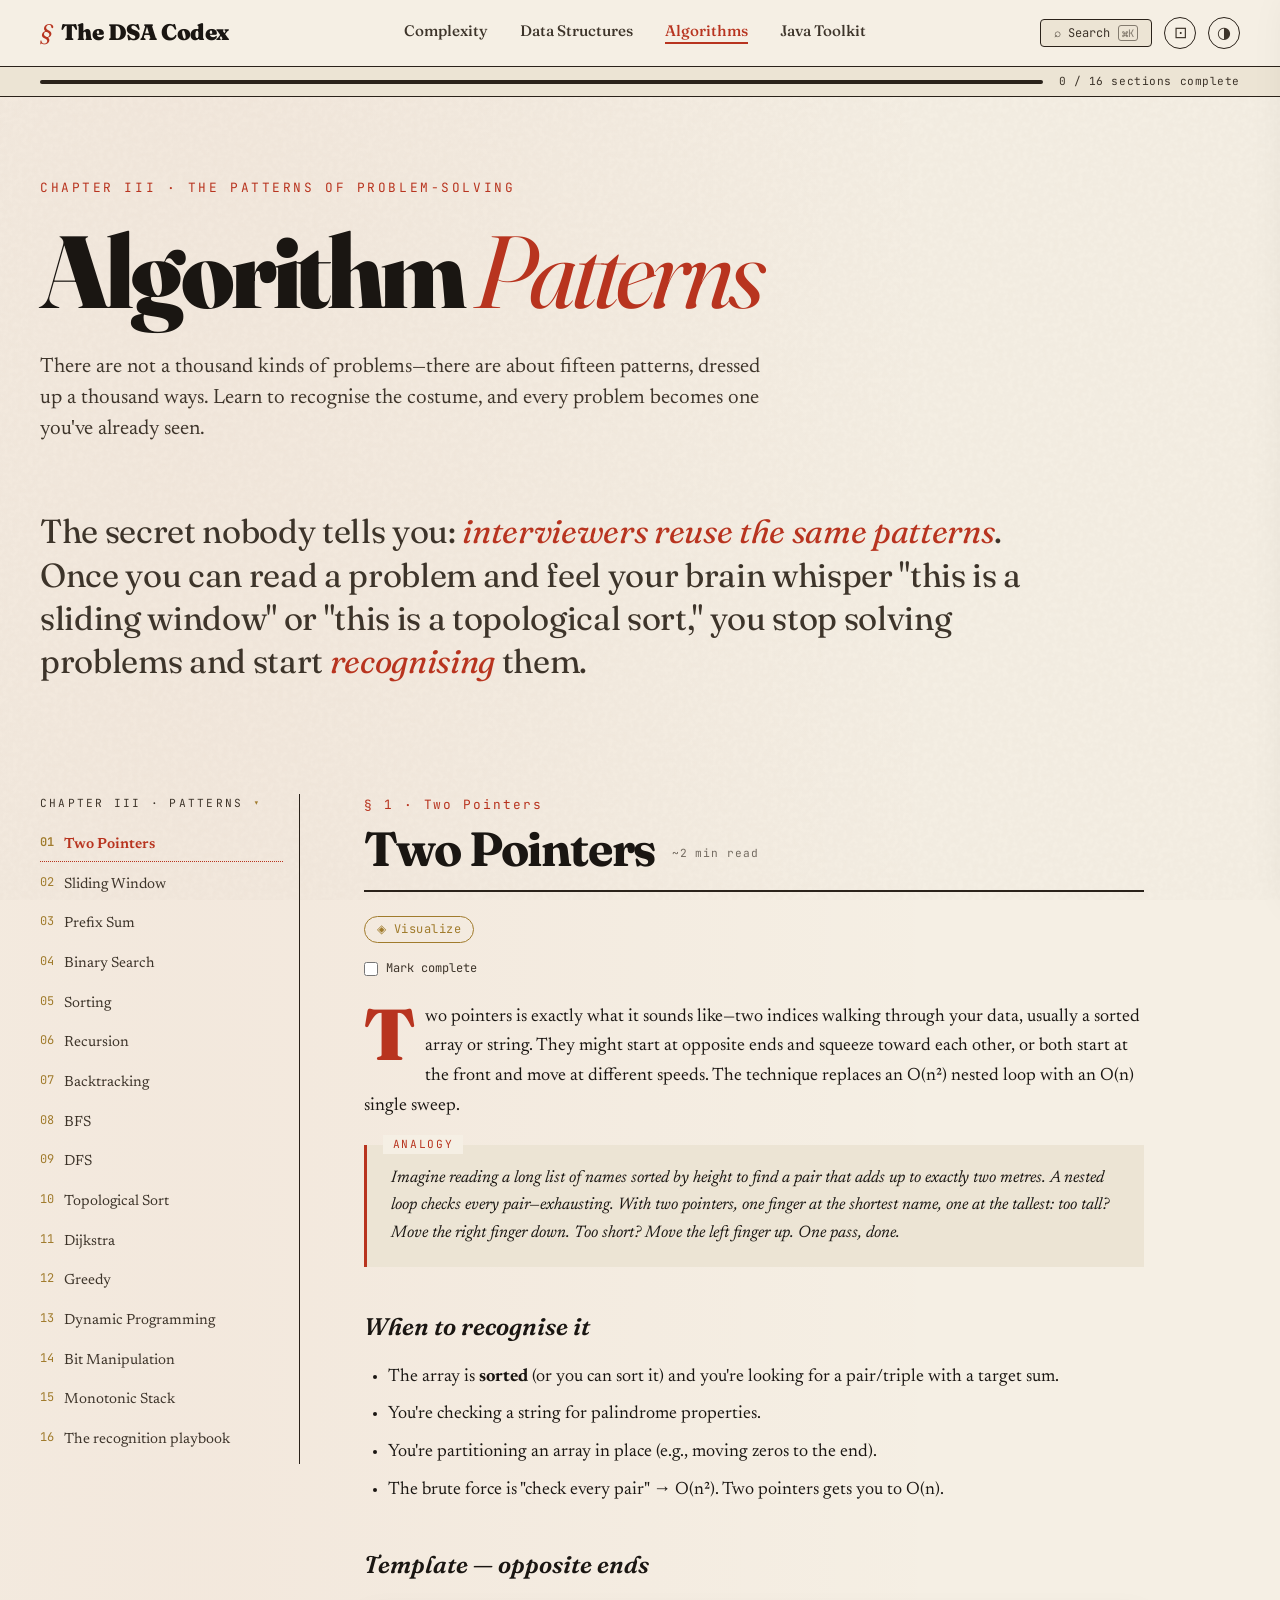
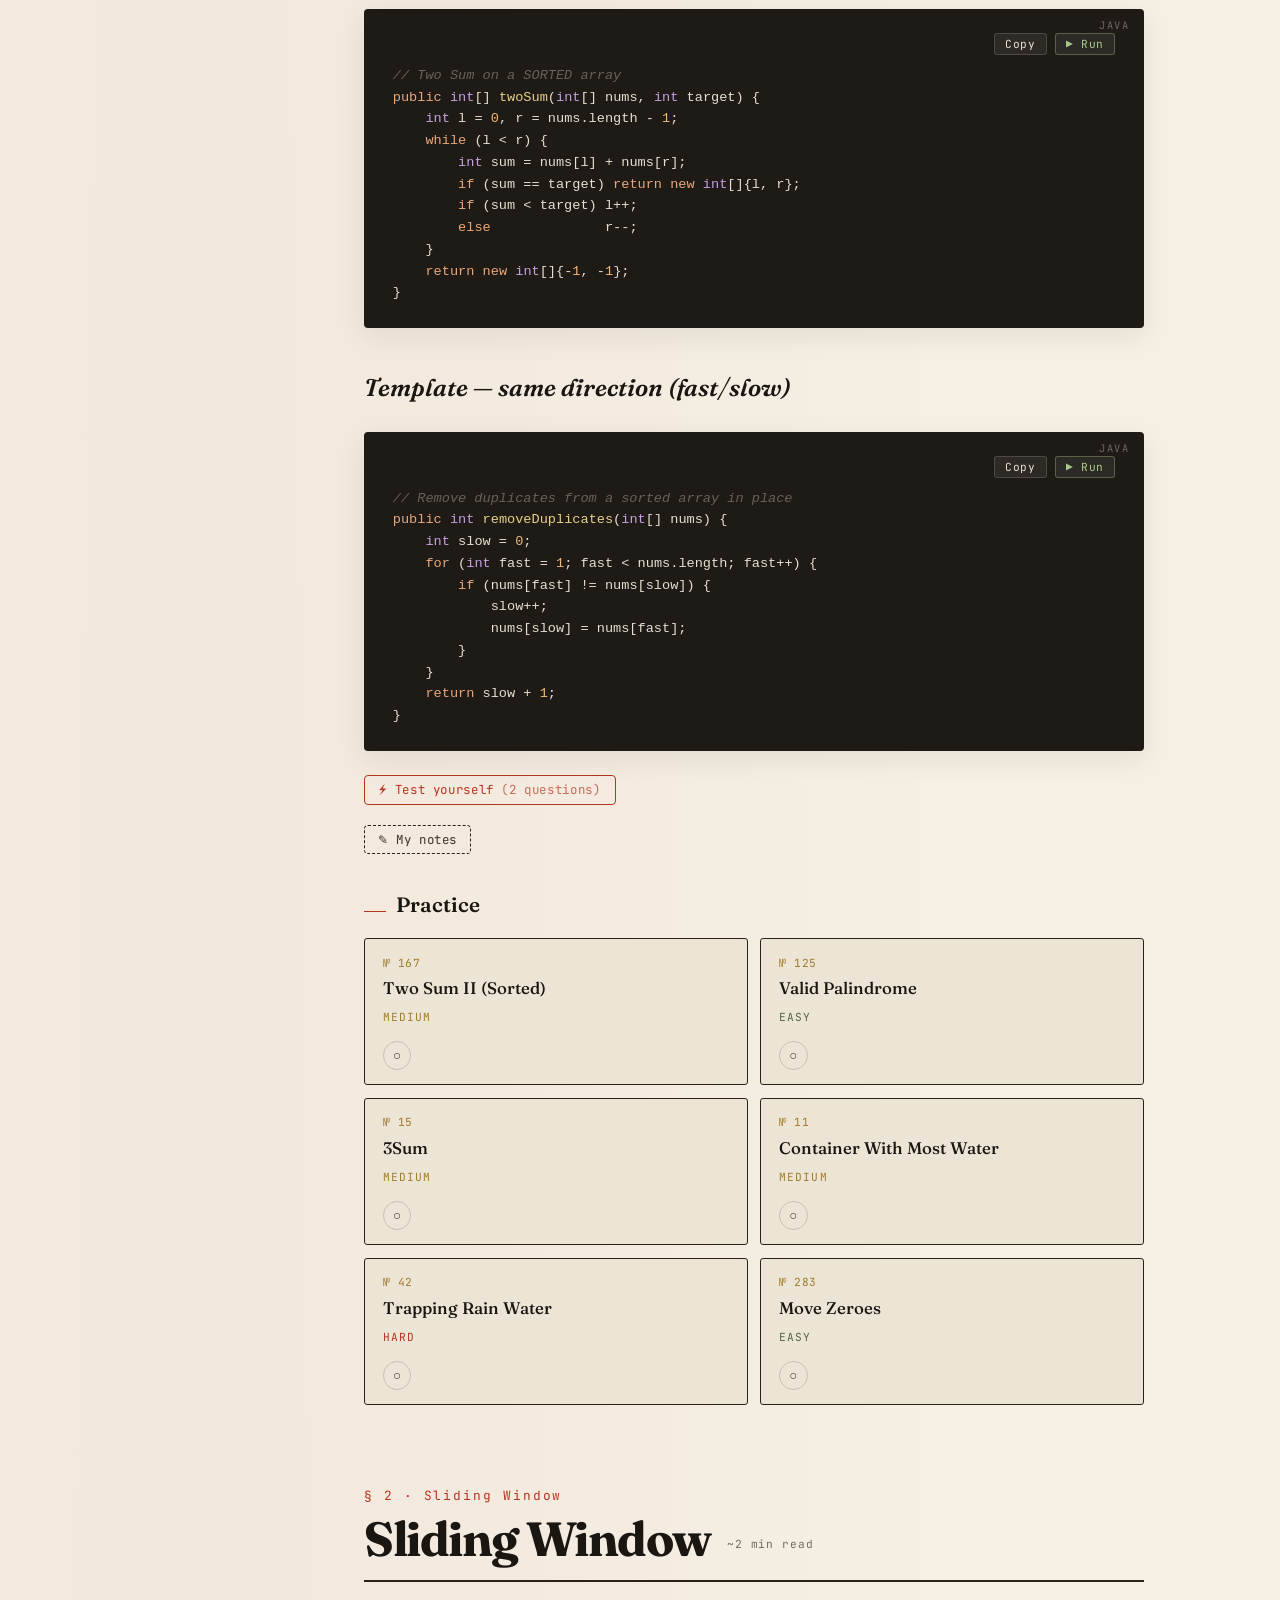
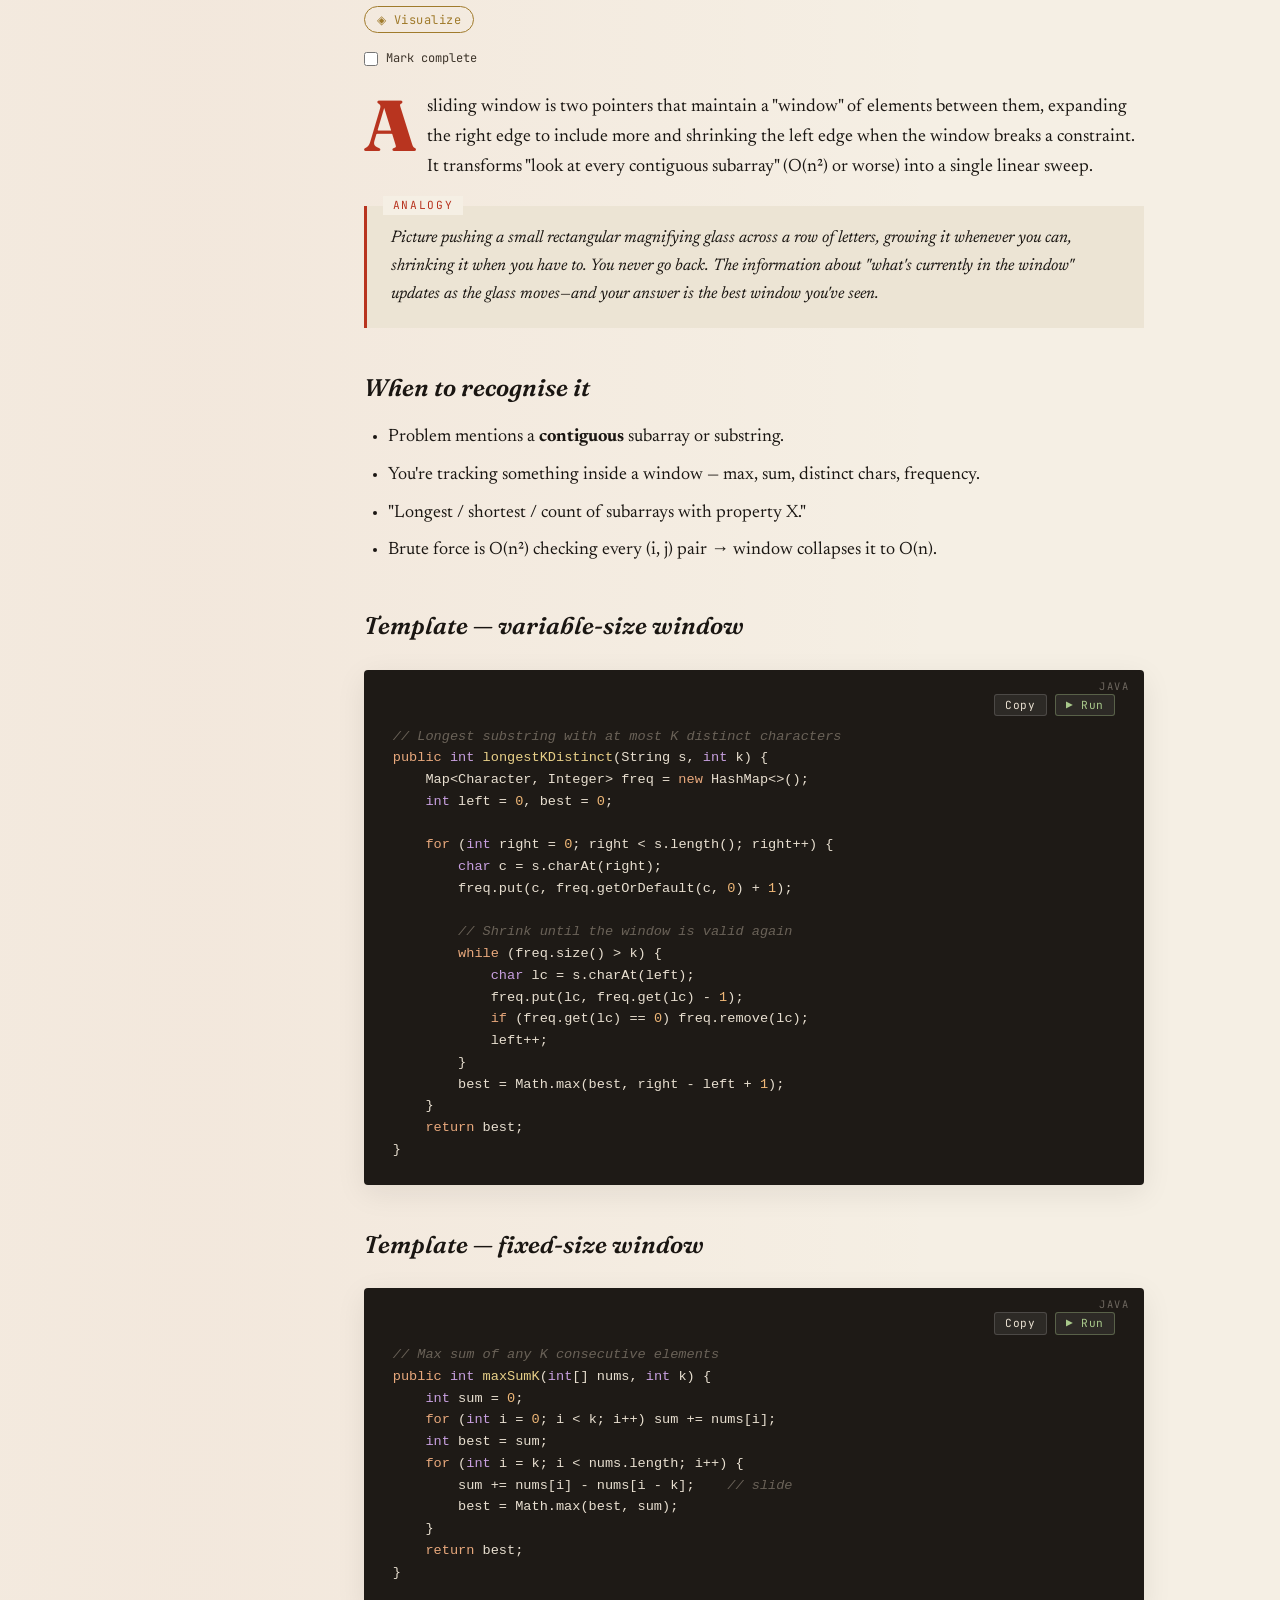
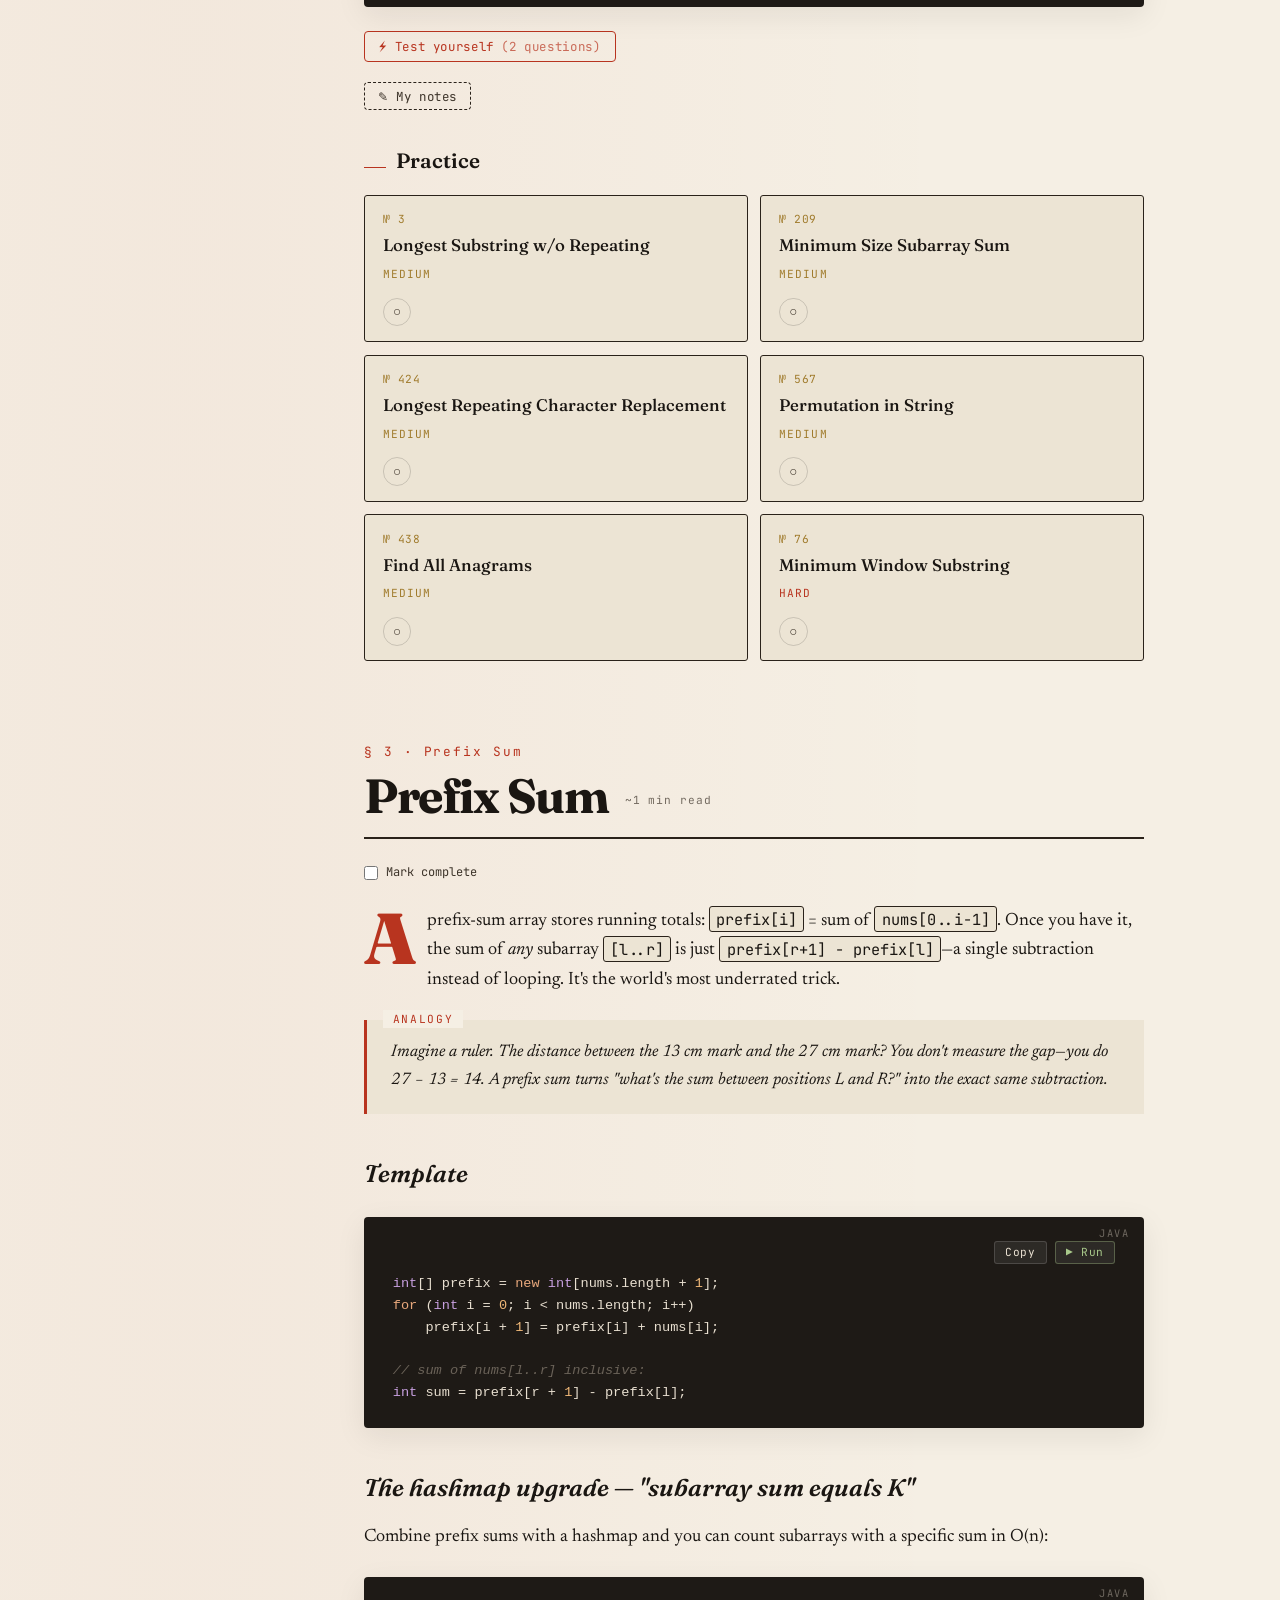
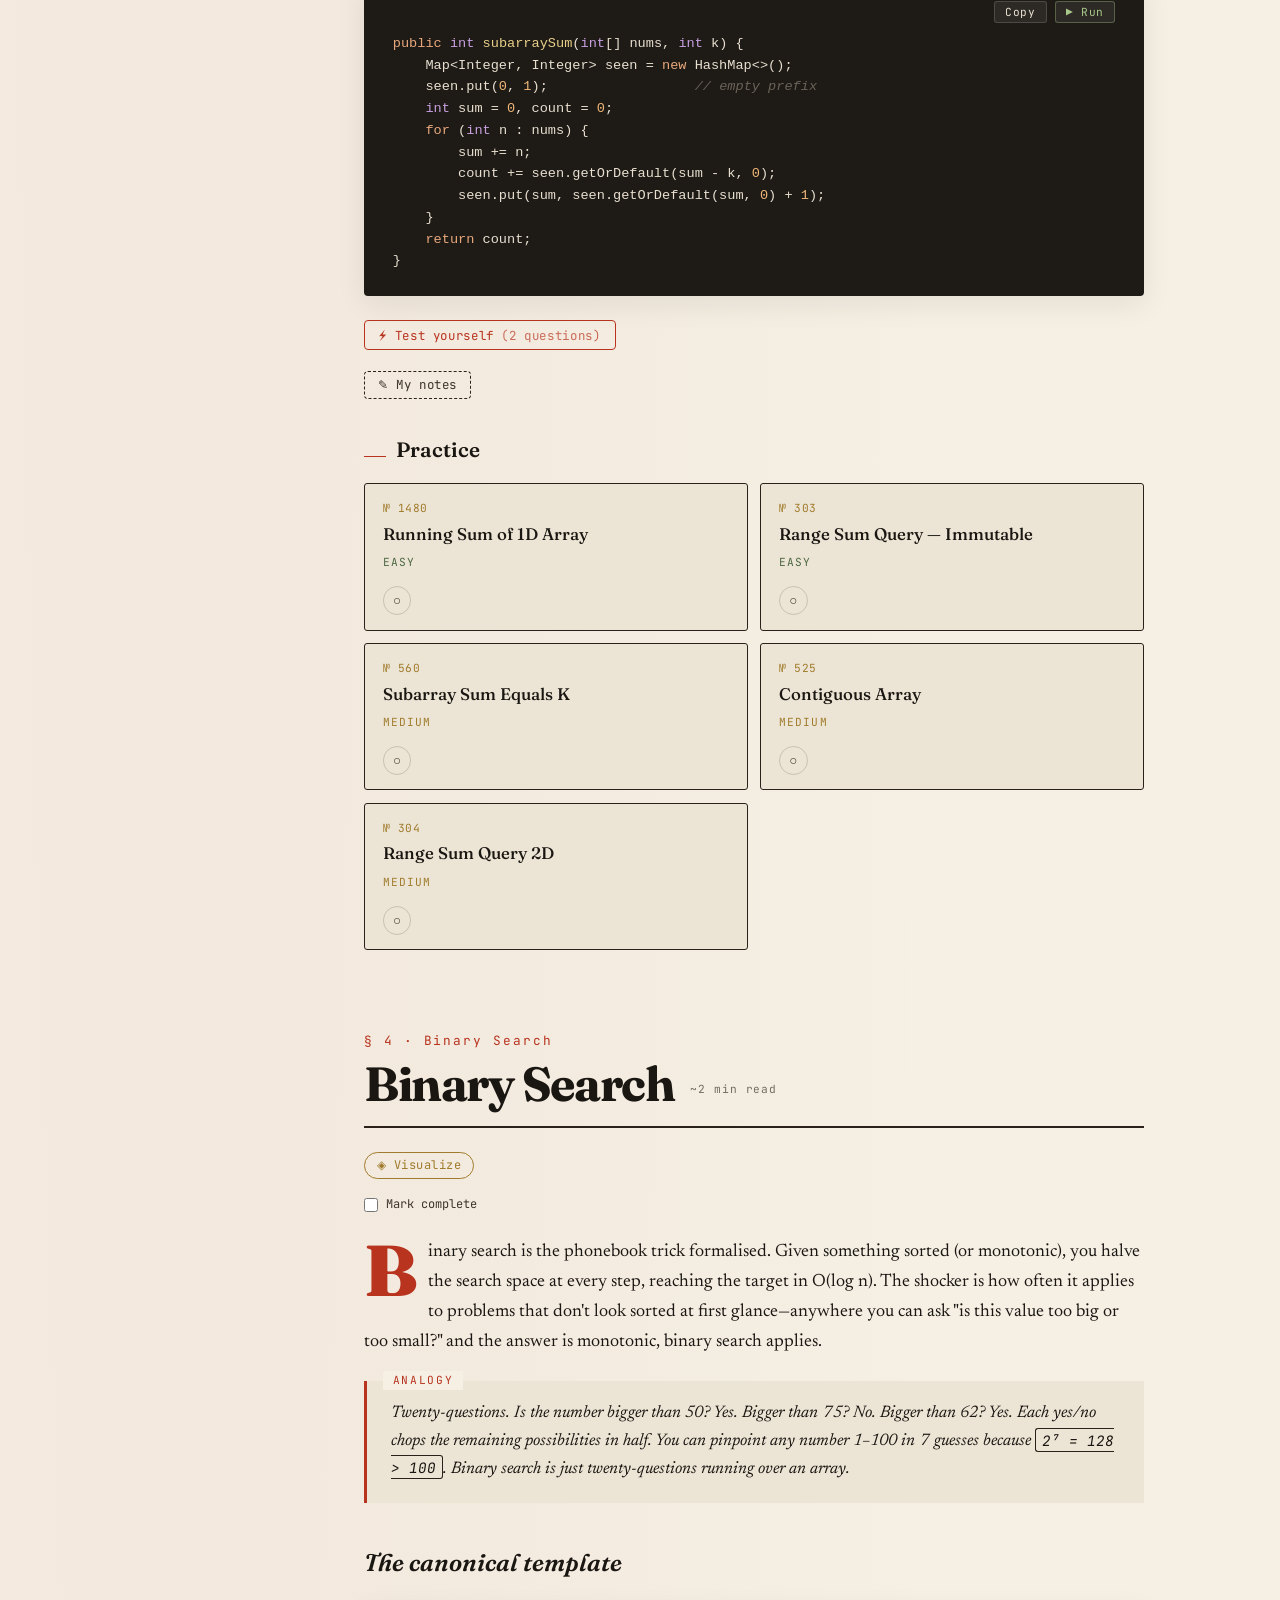
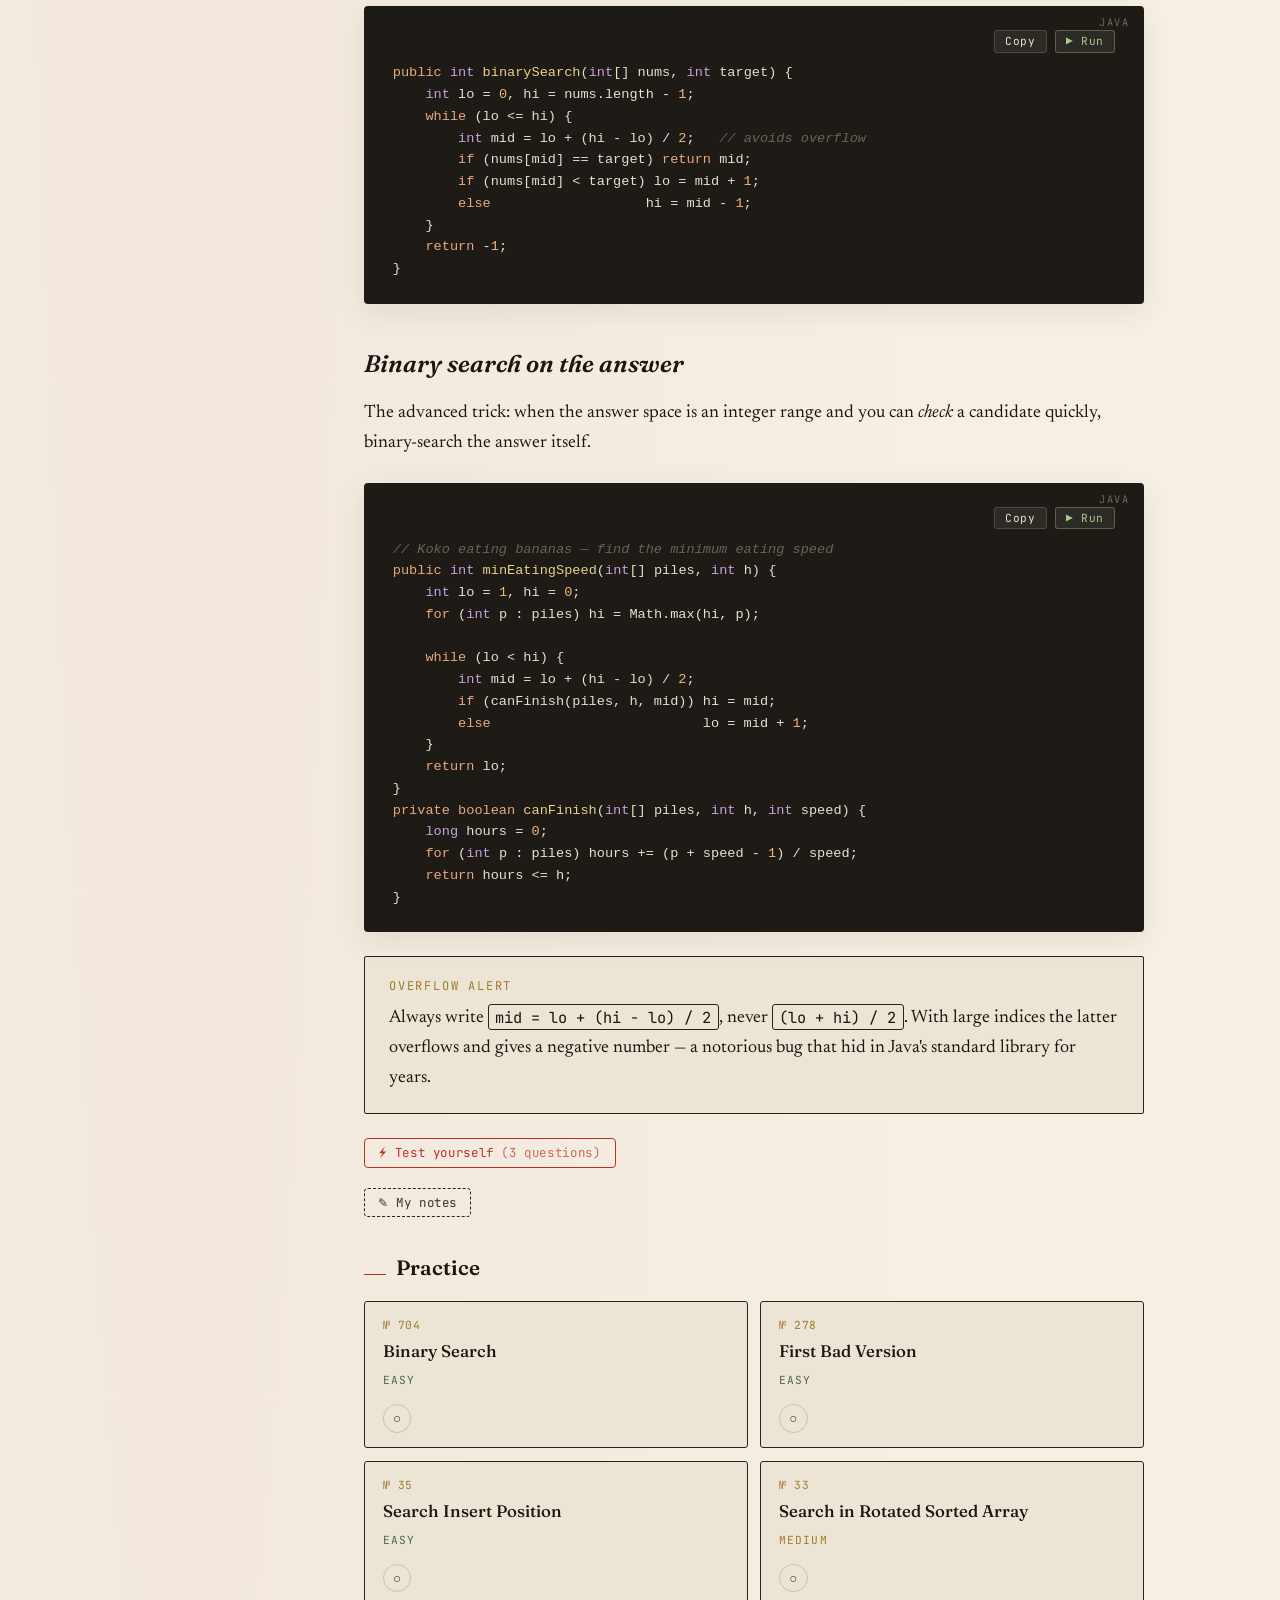
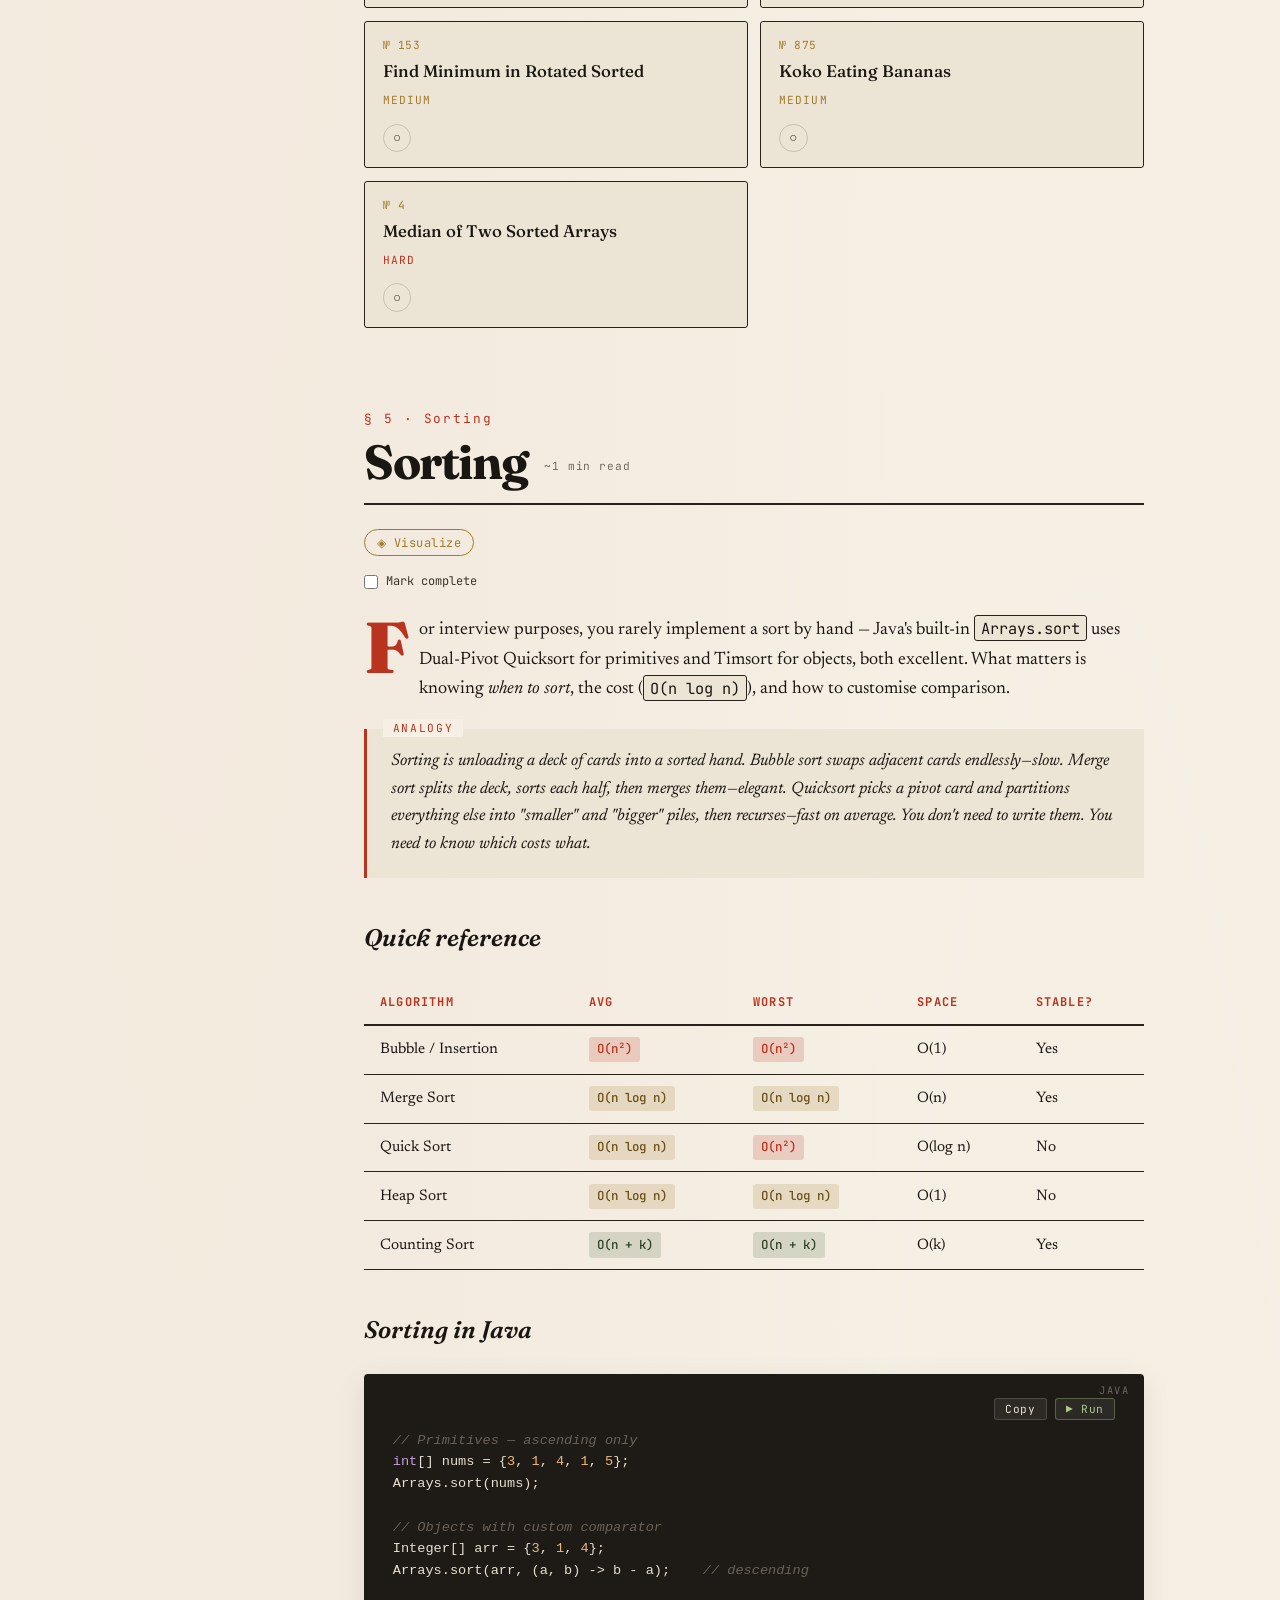
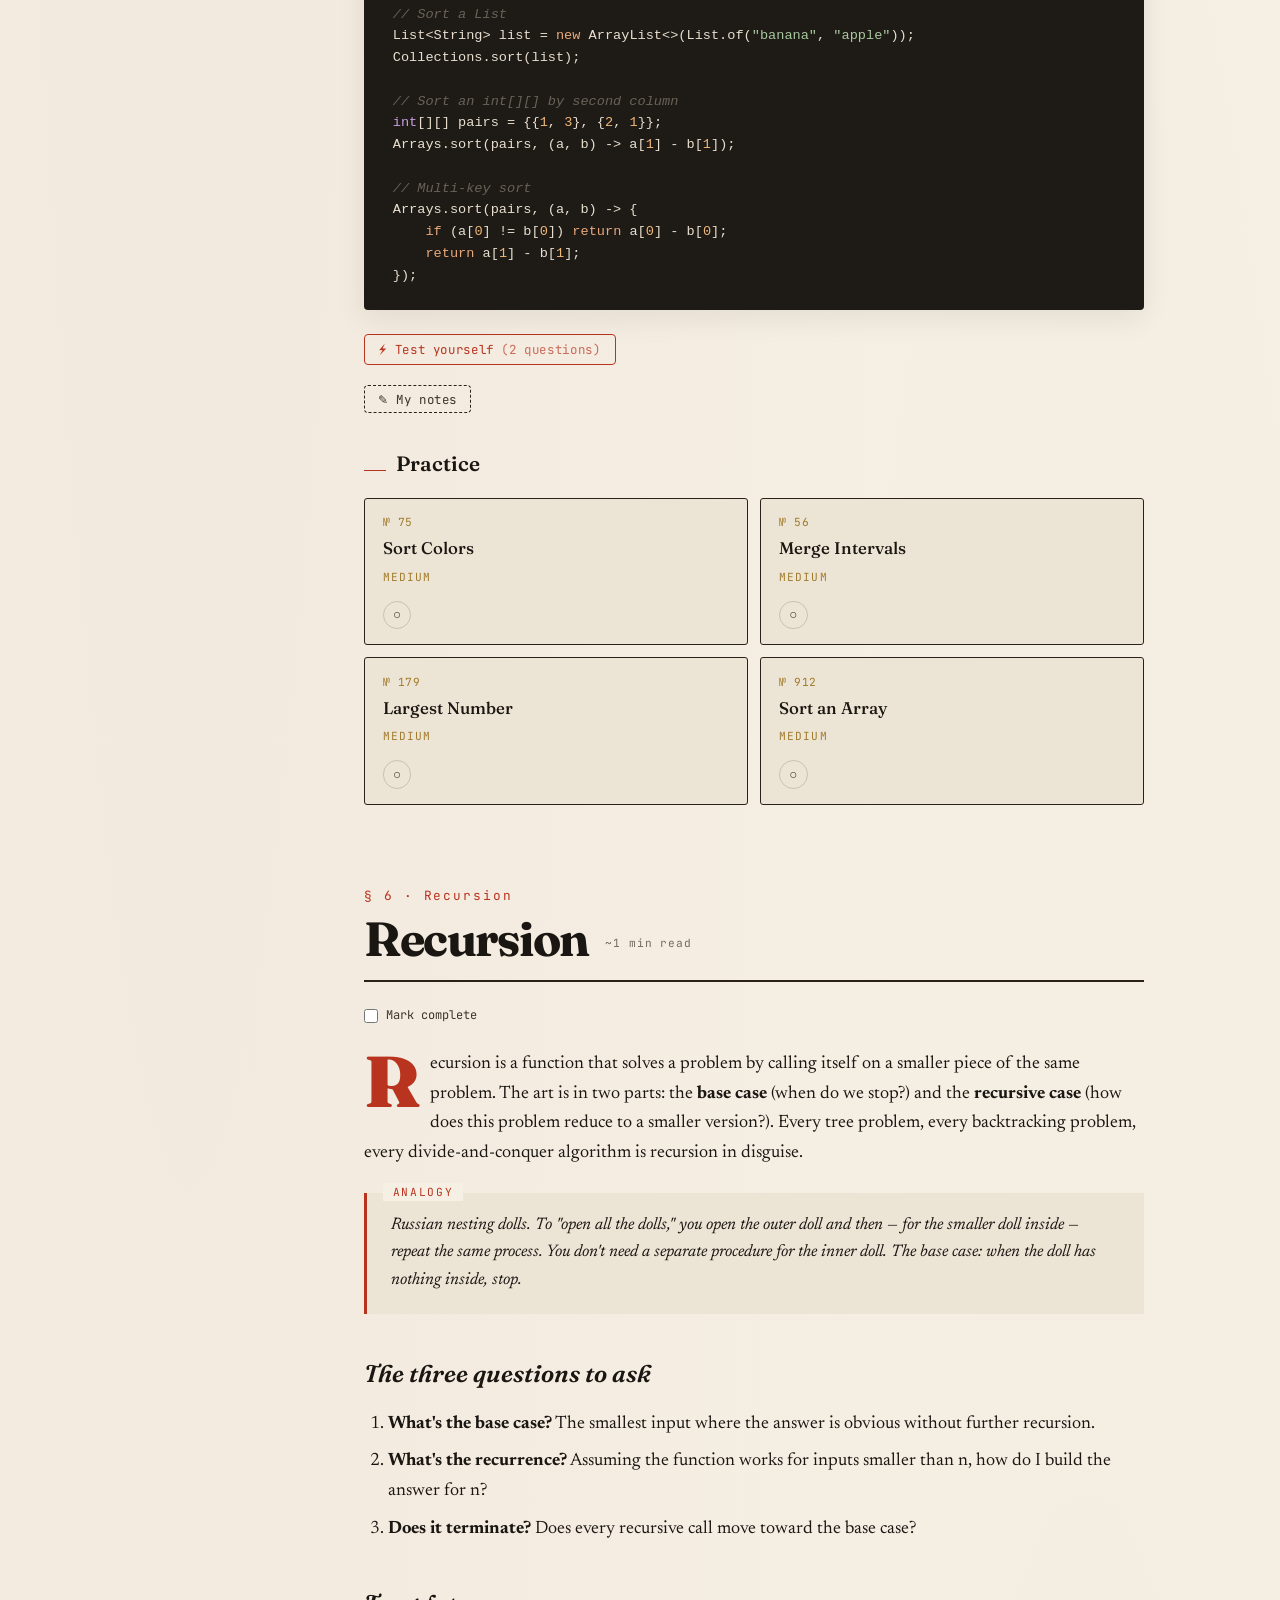
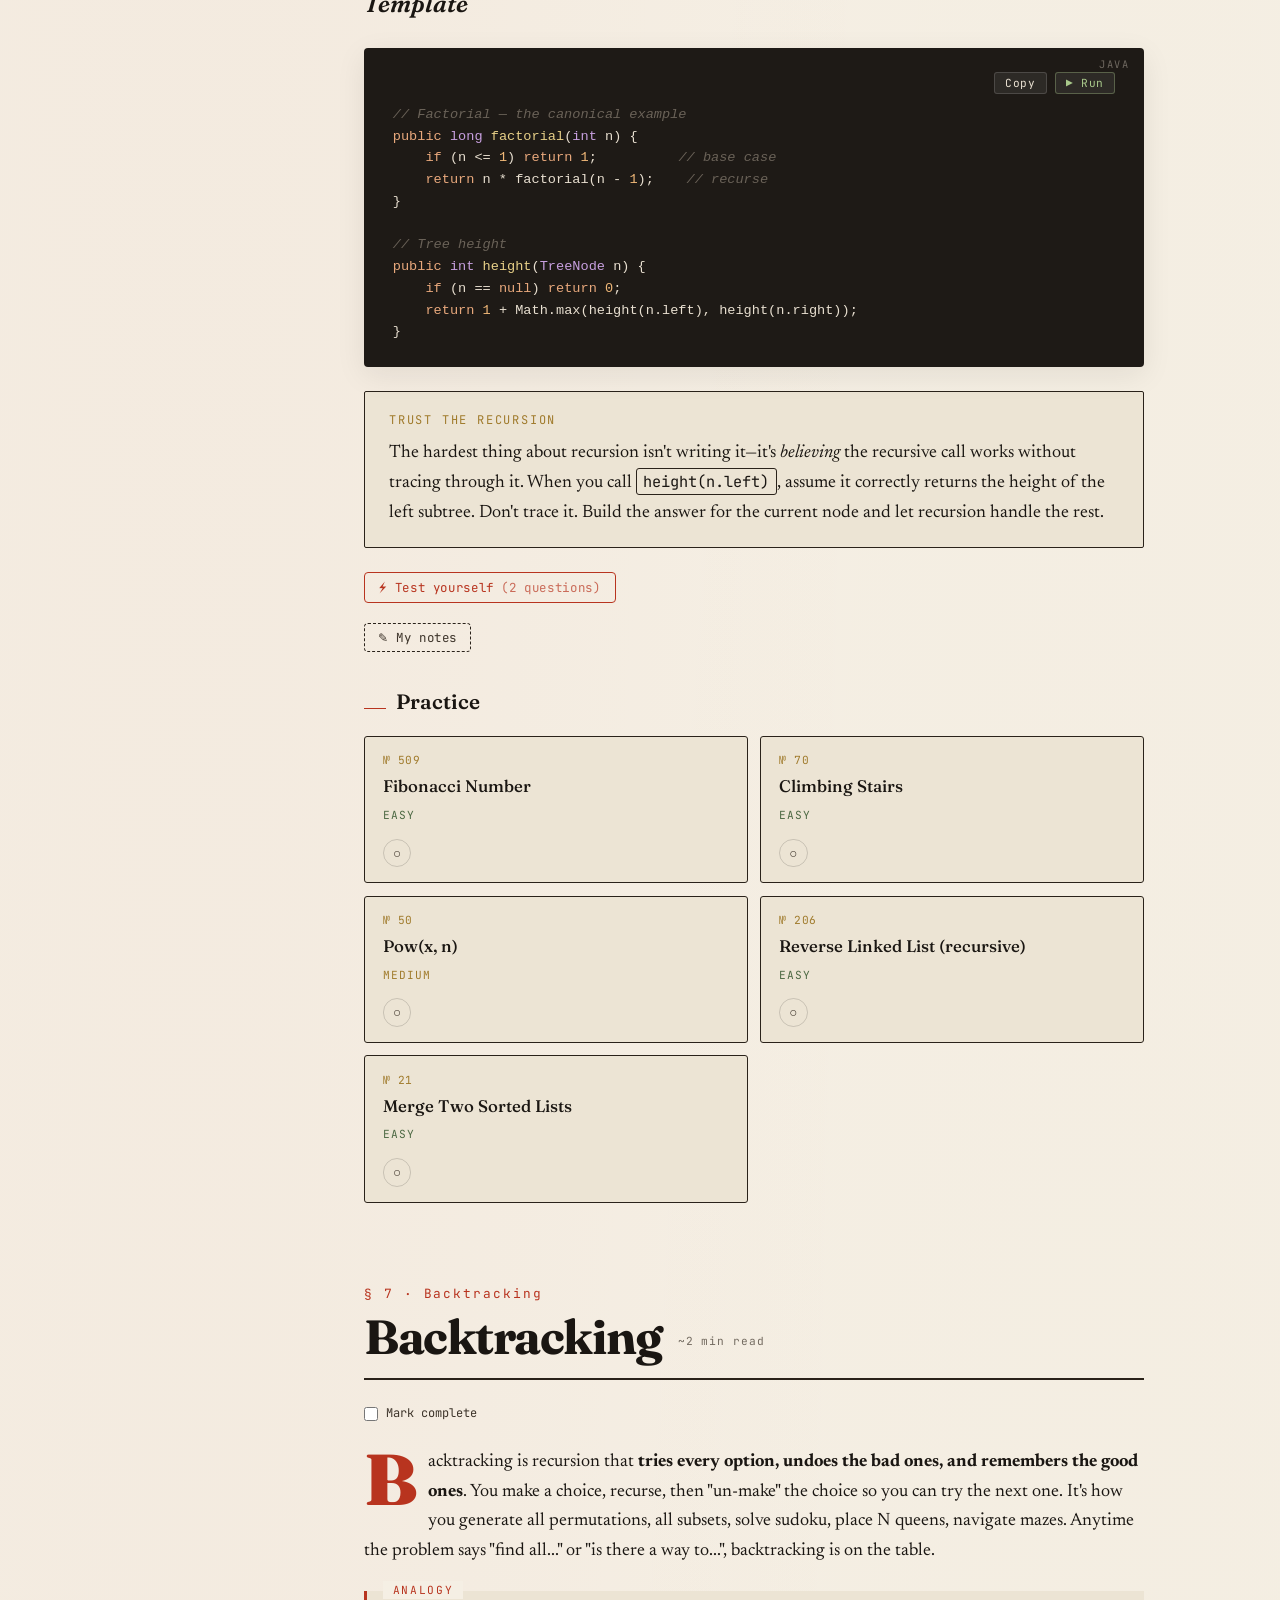
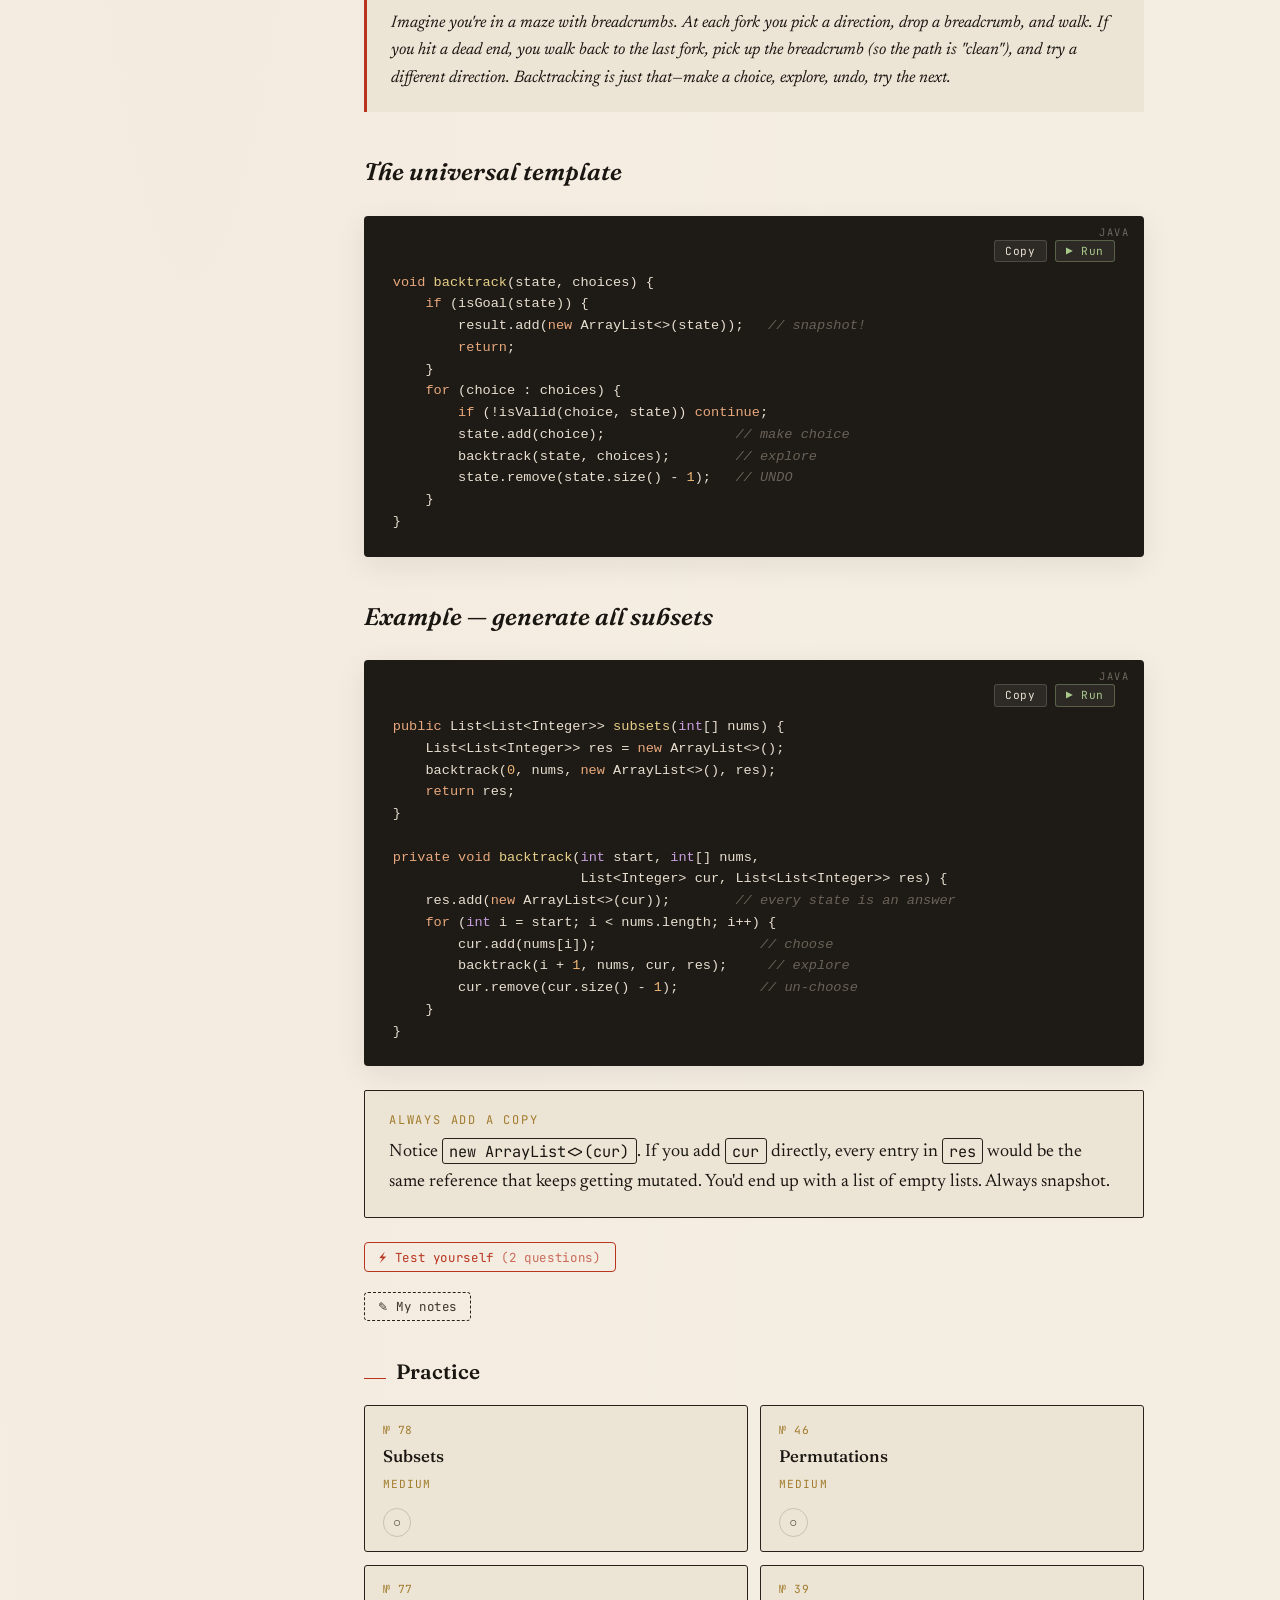
==== commit 9167f893: "Add learning enhancements: dark mode, progress tracking, search, quiz, visualizer, notes, focus mode" ====
--- a/algorithms.html
+++ b/algorithms.html
@@ -5,6 +5,9 @@
 <meta name="viewport" content="width=device-width, initial-scale=1.0" />
 <title>Algorithms — The DSA Codex</title>
 <link rel="stylesheet" href="styles.css" />
+<script>
+  (function(){var t=localStorage.getItem('codex-theme')||'light';document.documentElement.setAttribute('data-theme',t);})();
+</script>
 </head>
 <body>
 
@@ -16,7 +19,25 @@
     <li><a href="algorithms.html" class="active">Algorithms</a></li>
     <li><a href="java.html">Java Toolkit</a></li>
   </ul>
+  <div class="nav-right">
+    <button id="search-btn" title="Search (Ctrl+K / ⌘K)">⌕ Search <span class="kbd">⌘K</span></button>
+    <button id="focus-btn" title="Distraction-free reading">⊡</button>
+    <button id="theme-toggle" title="Toggle dark mode">◑</button>
+  </div>
 </nav>
+
+<div class="progress-strip">
+  <div class="progress-bar-track"><div id="progress-bar-fill"></div></div>
+  <span id="progress-label">0 / 16 sections complete</span>
+</div>
+
+<!-- Search overlay -->
+<div id="search-overlay">
+  <div class="search-box">
+    <input id="search-input" type="text" placeholder="Search all chapters…" autocomplete="off" spellcheck="false" />
+    <div id="search-results"><p class="search-hint">Type to search across all chapters…</p></div>
+  </div>
+</div>
 
 <header class="hero">
   <div class="hero-eyebrow">Chapter III · The patterns of problem-solving</div>
@@ -533,6 +554,12 @@
       <a class="problem-card" href="https://leetcode.com/problems/word-ladder/" target="_blank" rel="noopener"><span class="pc-num">№ 127</span><span class="pc-title">Word Ladder</span><span class="pc-diff hard">Hard</span></a>
     </div>
   </div>
+  <div class="cross-links">
+    <span class="cross-links-label">See also</span>
+    <a class="cross-chip" href="data-structures.html#queue">Queue (BFS's engine)</a>
+    <a class="cross-chip" href="data-structures.html#graph">Graph representation</a>
+    <a class="cross-chip" href="algorithms.html#topo">Topological Sort (BFS variant)</a>
+  </div>
 </section>
 
 <!-- ============ DFS ============ -->
@@ -586,6 +613,12 @@
       <a class="problem-card" href="https://leetcode.com/problems/path-sum/" target="_blank" rel="noopener"><span class="pc-num">№ 112</span><span class="pc-title">Path Sum</span><span class="pc-diff easy">Easy</span></a>
       <a class="problem-card" href="https://leetcode.com/problems/surrounded-regions/" target="_blank" rel="noopener"><span class="pc-num">№ 130</span><span class="pc-title">Surrounded Regions</span><span class="pc-diff medium">Medium</span></a>
     </div>
+  </div>
+  <div class="cross-links">
+    <span class="cross-links-label">See also</span>
+    <a class="cross-chip" href="data-structures.html#stack">Stack (DFS's engine)</a>
+    <a class="cross-chip" href="data-structures.html#graph">Graph representation</a>
+    <a class="cross-chip" href="algorithms.html#backtracking">Backtracking (DFS + pruning)</a>
   </div>
 </section>
 
@@ -686,6 +719,12 @@
       <a class="problem-card" href="https://leetcode.com/problems/swim-in-rising-water/" target="_blank" rel="noopener"><span class="pc-num">№ 778</span><span class="pc-title">Swim in Rising Water</span><span class="pc-diff hard">Hard</span></a>
     </div>
   </div>
+  <div class="cross-links">
+    <span class="cross-links-label">See also</span>
+    <a class="cross-chip" href="data-structures.html#heap">Heap / PriorityQueue</a>
+    <a class="cross-chip" href="data-structures.html#graph">Graph representation</a>
+    <a class="cross-chip" href="algorithms.html#bfs">BFS for unweighted paths</a>
+  </div>
 </section>
 
 <!-- ============ GREEDY ============ -->
@@ -827,6 +866,12 @@
       <a class="problem-card" href="https://leetcode.com/problems/edit-distance/" target="_blank" rel="noopener"><span class="pc-num">№ 72</span><span class="pc-title">Edit Distance</span><span class="pc-diff medium">Medium</span></a>
       <a class="problem-card" href="https://leetcode.com/problems/regular-expression-matching/" target="_blank" rel="noopener"><span class="pc-num">№ 10</span><span class="pc-title">Regular Expression Matching</span><span class="pc-diff hard">Hard</span></a>
     </div>
+  </div>
+  <div class="cross-links">
+    <span class="cross-links-label">See also</span>
+    <a class="cross-chip" href="algorithms.html#recursion">Recursion (DP foundation)</a>
+    <a class="cross-chip" href="data-structures.html#hashmap">HashMap for memoization</a>
+    <a class="cross-chip" href="index.html#space">Space: O(n) DP tables</a>
   </div>
 </section>
 
--- a/styles.css
+++ b/styles.css
@@ -57,9 +57,10 @@
   border-bottom: 1px solid var(--rule);
   padding: 0.9rem 2.5rem;
   display: flex;
-  align-items: baseline;
+  align-items: center;
   justify-content: space-between;
   backdrop-filter: blur(8px);
+  gap: 1rem;
 }
 
 .brand {
@@ -618,3 +619,845 @@
 ::-webkit-scrollbar { width: 8px; height: 8px; }
 ::-webkit-scrollbar-track { background: var(--paper); }
 ::-webkit-scrollbar-thumb { background: var(--rule); border-radius: 4px; }
+
+/* =====================================================
+   ENHANCEMENT ADDITIONS
+   dark mode · progress · search · problem status
+   code toolbar · collapsible TOC · cross-links
+   ===================================================== */
+
+/* ── DARK MODE VARIABLES ── */
+[data-theme="dark"] {
+  --paper:      #181512;
+  --paper-deep: #201c18;
+  --ink:        #e8dfd0;
+  --ink-soft:   #b0a090;
+  --rule:       #38302a;
+  --accent:     #e05a3a;
+  --accent-soft:#f08060;
+  --gold:       #c8a050;
+  --leaf:       #6a9760;
+  --shadow:     rgba(0, 0, 0, 0.4);
+  --code-bg:    #0f0d0b;
+  --code-text:  #e8dfd0;
+}
+
+[data-theme="dark"] body {
+  background-image:
+    radial-gradient(at 15% 10%, rgba(224, 90, 58, 0.06) 0px, transparent 50%),
+    radial-gradient(at 85% 90%, rgba(200, 160, 80, 0.06) 0px, transparent 50%);
+}
+
+[data-theme="dark"] .bigO.good { background: rgba(106,151,96,0.22); color: #8fc880; }
+[data-theme="dark"] .bigO.ok   { background: rgba(200,160,80,0.20); color: #d4a84a; }
+[data-theme="dark"] .bigO.bad  { background: rgba(224,90,58,0.20);  color: #f07050; }
+
+/* ── THEME TOGGLE BUTTON ── */
+#theme-toggle {
+  background: none;
+  border: 1px solid var(--rule);
+  color: var(--ink-soft);
+  font-size: 1rem;
+  width: 2rem;
+  height: 2rem;
+  border-radius: 50%;
+  cursor: pointer;
+  display: flex;
+  align-items: center;
+  justify-content: center;
+  transition: color 0.2s, border-color 0.2s;
+  flex-shrink: 0;
+}
+#theme-toggle:hover { color: var(--accent); border-color: var(--accent); }
+
+/* ── SEARCH BUTTON ── */
+#search-btn {
+  background: var(--paper-deep);
+  border: 1px solid var(--rule);
+  color: var(--ink-soft);
+  font-family: 'JetBrains Mono', monospace;
+  font-size: 0.75rem;
+  padding: 0.3rem 0.8rem;
+  border-radius: 4px;
+  cursor: pointer;
+  display: flex;
+  align-items: center;
+  gap: 0.5rem;
+  transition: color 0.2s, border-color 0.2s;
+  white-space: nowrap;
+}
+#search-btn:hover { color: var(--accent); border-color: var(--accent); }
+#search-btn .kbd {
+  font-size: 0.65rem;
+  opacity: 0.6;
+  border: 1px solid currentColor;
+  border-radius: 3px;
+  padding: 0 3px;
+  letter-spacing: 0;
+}
+
+/* ── NAV EXTRAS (right cluster) ── */
+.nav-right {
+  display: flex;
+  align-items: center;
+  gap: 0.75rem;
+}
+
+/* ── PROGRESS BAR ── */
+.progress-strip {
+  position: sticky;
+  top: var(--nav-h, 57px);   /* set dynamically by JS */
+  z-index: 99;
+  background: var(--paper-deep);
+  border-bottom: 1px solid var(--rule);
+  padding: 0.35rem 2.5rem;
+  display: flex;
+  align-items: center;
+  gap: 1rem;
+}
+.progress-bar-track {
+  flex: 1;
+  height: 4px;
+  background: var(--rule);
+  border-radius: 2px;
+  overflow: hidden;
+}
+#progress-bar-fill {
+  height: 100%;
+  width: 0;
+  background: var(--accent);
+  border-radius: 2px;
+  transition: width 0.4s ease;
+}
+#progress-label {
+  font-family: 'JetBrains Mono', monospace;
+  font-size: 0.7rem;
+  color: var(--ink-soft);
+  white-space: nowrap;
+  letter-spacing: 0.05em;
+}
+@media (max-width: 900px) {
+  .progress-strip { padding: 0.35rem 1.2rem; top: auto; position: relative; }
+}
+
+/* ── SECTION DONE CHECKBOX ── */
+.section-done-label {
+  display: flex;           /* block-level → own line */
+  width: fit-content;
+  align-items: center;
+  gap: 0.5rem;
+  font-family: 'JetBrains Mono', monospace;
+  font-size: 0.75rem;
+  color: var(--ink-soft);
+  cursor: pointer;
+  margin: 1rem 0 1.5rem;  /* clear gap above viz-trigger */
+  user-select: none;
+}
+.section-done-label input[type="checkbox"] {
+  accent-color: var(--accent);
+  width: 14px;
+  height: 14px;
+  cursor: pointer;
+}
+.section-done-label:hover { color: var(--accent); }
+
+/* TOC done indicator */
+.toc ol li.toc-done a {
+  color: var(--leaf);
+  text-decoration: line-through;
+  opacity: 0.75;
+}
+.toc ol li.toc-done a::after {
+  content: ' ✓';
+  font-size: 0.7rem;
+  color: var(--leaf);
+}
+
+/* active-toc highlight */
+.toc ol li a.active-toc {
+  color: var(--accent);
+  font-weight: 600;
+  border-bottom-color: var(--accent);
+}
+
+/* ── COLLAPSIBLE TOC ── */
+.toc-arrow { color: var(--gold); font-style: normal; }
+aside.toc.toc-collapsed ol { display: none; }
+aside.toc.toc-collapsed { max-height: none; }
+
+/* ── CODE TOOLBAR ── */
+.code-toolbar {
+  display: flex;
+  justify-content: flex-end;
+  gap: 0.5rem;
+  margin-bottom: 0.6rem;
+}
+.code-btn {
+  background: rgba(255,255,255,0.07);
+  border: 1px solid rgba(255,255,255,0.15);
+  color: var(--code-text);
+  font-family: 'JetBrains Mono', monospace;
+  font-size: 0.7rem;
+  padding: 0.2rem 0.65rem;
+  border-radius: 3px;
+  cursor: pointer;
+  transition: background 0.15s;
+  letter-spacing: 0.05em;
+}
+.code-btn:hover { background: rgba(255,255,255,0.14); }
+.code-btn-run { color: #a8c88a; border-color: rgba(168,200,138,0.35); }
+.code-btn-run:hover { background: rgba(168,200,138,0.12); }
+
+/* ── PROBLEM STATUS ── */
+.pc-status-wrap {
+  margin-top: auto;
+  padding-top: 0.5rem;
+}
+.pc-status-btn {
+  background: none;
+  border: 1px solid rgba(0,0,0,0.15);
+  border-radius: 50%;
+  width: 1.8rem;
+  height: 1.8rem;
+  cursor: pointer;
+  font-size: 0.85rem;
+  display: flex;
+  align-items: center;
+  justify-content: center;
+  transition: background 0.15s, border-color 0.15s;
+}
+.pc-status-btn:hover { background: rgba(0,0,0,0.06); }
+.problem-card:hover .pc-status-btn { border-color: rgba(255,255,255,0.3); }
+.problem-card:hover .pc-status-btn:hover { background: rgba(255,255,255,0.1); }
+
+.psi-none     { color: var(--ink-soft); }
+.psi-attempted{ color: var(--gold); }
+.psi-solved   { color: var(--leaf); font-weight: 700; }
+
+.problem-card.status-solved {
+  border-left: 3px solid var(--leaf);
+}
+.problem-card.status-attempted {
+  border-left: 3px solid var(--gold);
+}
+
+/* ── SEARCH OVERLAY ── */
+#search-overlay {
+  display: none;
+  position: fixed;
+  inset: 0;
+  z-index: 999;
+  background: rgba(26, 22, 18, 0.7);
+  backdrop-filter: blur(4px);
+  align-items: flex-start;
+  justify-content: center;
+  padding-top: 12vh;
+}
+#search-overlay.open { display: flex; }
+
+.search-box {
+  background: var(--paper);
+  border: 1px solid var(--rule);
+  border-radius: 6px;
+  width: min(620px, 90vw);
+  box-shadow: 0 24px 80px rgba(0,0,0,0.3);
+  overflow: hidden;
+}
+
+#search-input {
+  width: 100%;
+  background: transparent;
+  border: none;
+  outline: none;
+  font-family: 'Newsreader', Georgia, serif;
+  font-size: 1.15rem;
+  color: var(--ink);
+  padding: 1rem 1.4rem;
+  border-bottom: 1px solid var(--rule);
+}
+#search-input::placeholder { color: var(--ink-soft); opacity: 0.6; }
+
+#search-results {
+  max-height: 360px;
+  overflow-y: auto;
+  padding: 0.5rem 0;
+}
+
+.search-hint {
+  font-family: 'JetBrains Mono', monospace;
+  font-size: 0.8rem;
+  color: var(--ink-soft);
+  padding: 0.8rem 1.4rem;
+  opacity: 0.7;
+}
+
+.sri {
+  display: flex;
+  align-items: baseline;
+  gap: 0.8rem;
+  padding: 0.65rem 1.4rem;
+  text-decoration: none;
+  color: var(--ink);
+  transition: background 0.12s;
+  border-left: 3px solid transparent;
+}
+.sri:hover, .sri:focus {
+  background: var(--paper-deep);
+  border-left-color: var(--accent);
+  outline: none;
+}
+.sri-chap {
+  font-family: 'JetBrains Mono', monospace;
+  font-size: 0.7rem;
+  letter-spacing: 0.1em;
+  color: var(--accent);
+  text-transform: uppercase;
+  white-space: nowrap;
+  flex-shrink: 0;
+  min-width: 110px;
+}
+.sri-title {
+  font-family: 'Fraunces', serif;
+  font-size: 1rem;
+  font-weight: 500;
+}
+
+/* ── CROSS-LINK CHIPS ── */
+.cross-links {
+  display: flex;
+  flex-wrap: wrap;
+  gap: 0.5rem;
+  margin: 1.5rem 0 0.5rem;
+}
+.cross-links-label {
+  font-family: 'JetBrains Mono', monospace;
+  font-size: 0.7rem;
+  letter-spacing: 0.12em;
+  text-transform: uppercase;
+  color: var(--ink-soft);
+  width: 100%;
+  margin-bottom: 0.2rem;
+}
+.cross-chip {
+  display: inline-flex;
+  align-items: center;
+  gap: 0.3rem;
+  font-family: 'JetBrains Mono', monospace;
+  font-size: 0.75rem;
+  padding: 0.25rem 0.7rem;
+  border: 1px solid var(--gold);
+  color: var(--gold);
+  border-radius: 20px;
+  text-decoration: none;
+  transition: background 0.15s, color 0.15s;
+  letter-spacing: 0.03em;
+}
+.cross-chip:hover {
+  background: var(--gold);
+  color: var(--paper);
+}
+
+/* =====================================================
+   ROUND 2 ENHANCEMENTS
+   reading time · notes · focus mode · quiz · visualizer
+   ===================================================== */
+
+/* ── READING TIME BADGE ── */
+.read-time {
+  font-family: 'JetBrains Mono', monospace;
+  font-size: 0.7rem;
+  letter-spacing: 0.08em;
+  color: var(--ink-soft);
+  opacity: 0.7;
+  margin-left: 1rem;
+  font-weight: 400;
+  font-style: normal;
+  vertical-align: middle;
+}
+
+/* ── FOCUS MODE ── */
+#focus-btn {
+  background: none;
+  border: 1px solid var(--rule);
+  color: var(--ink-soft);
+  font-size: 1rem;
+  width: 2rem;
+  height: 2rem;
+  border-radius: 50%;
+  cursor: pointer;
+  display: flex;
+  align-items: center;
+  justify-content: center;
+  transition: color 0.2s, border-color 0.2s;
+  flex-shrink: 0;
+}
+#focus-btn:hover { color: var(--accent); border-color: var(--accent); }
+
+body.focus-mode nav.topbar,
+body.focus-mode .progress-strip,
+body.focus-mode aside.toc,
+body.focus-mode footer { display: none !important; }
+
+body.focus-mode .layout {
+  grid-template-columns: 1fr;
+  max-width: 760px;
+  margin: 0 auto;
+  padding-top: 2rem;
+}
+
+/* Floating exit button — appended to <body> directly so it
+   stays visible even when the nav is display:none */
+#focus-exit-float {
+  position: fixed;
+  top: 1rem;
+  right: 1rem;
+  z-index: 9999;
+  width: 2.2rem;
+  height: 2.2rem;
+  border-radius: 50%;
+  border: 1px solid var(--rule);
+  background: var(--paper);
+  color: var(--ink-soft);
+  font-size: 1rem;
+  cursor: pointer;
+  align-items: center;
+  justify-content: center;
+  box-shadow: 0 2px 16px var(--shadow);
+  transition: color 0.15s, border-color 0.15s;
+}
+#focus-exit-float:hover { color: var(--accent); border-color: var(--accent); }
+
+/* ── PERSONAL NOTES ── */
+.note-wrap { margin: 1rem 0; }
+
+.note-toggle {
+  background: none;
+  border: 1px dashed var(--rule);
+  color: var(--ink-soft);
+  font-family: 'JetBrains Mono', monospace;
+  font-size: 0.78rem;
+  padding: 0.3rem 0.8rem;
+  border-radius: 4px;
+  cursor: pointer;
+  transition: color 0.2s, border-color 0.2s;
+  letter-spacing: 0.05em;
+}
+.note-toggle:hover { color: var(--accent); border-color: var(--accent); }
+
+.note-area {
+  display: none;
+  margin-top: 0.6rem;
+  position: relative;
+}
+.note-wrap.note-open .note-area { display: block; }
+
+.note-ta {
+  width: 100%;
+  background: var(--paper-deep);
+  border: 1px solid var(--rule);
+  border-radius: 4px;
+  color: var(--ink);
+  font-family: 'Newsreader', Georgia, serif;
+  font-size: 0.95rem;
+  line-height: 1.5;
+  padding: 0.75rem 1rem;
+  resize: vertical;
+  transition: border-color 0.2s;
+  box-sizing: border-box;
+}
+.note-ta:focus { outline: none; border-color: var(--accent); }
+.note-ta::placeholder { color: var(--ink-soft); opacity: 0.5; }
+
+.note-saved {
+  font-family: 'JetBrains Mono', monospace;
+  font-size: 0.68rem;
+  color: var(--leaf);
+  position: absolute;
+  bottom: 0.4rem;
+  right: 0.6rem;
+  pointer-events: none;
+}
+
+/* ── QUIZ ── */
+.quiz-wrap { margin: 1.2rem 0; }
+
+.quiz-toggle {
+  background: none;
+  border: 1px solid var(--accent);
+  color: var(--accent);
+  font-family: 'JetBrains Mono', monospace;
+  font-size: 0.78rem;
+  padding: 0.35rem 0.9rem;
+  border-radius: 4px;
+  cursor: pointer;
+  transition: background 0.2s, color 0.2s;
+  letter-spacing: 0.05em;
+}
+.quiz-toggle:hover { background: var(--accent); color: var(--paper); }
+.quiz-count { opacity: 0.7; }
+
+.quiz-body {
+  display: none;
+  margin-top: 0.8rem;
+  background: var(--paper-deep);
+  border: 1px solid var(--rule);
+  border-radius: 4px;
+  padding: 1.2rem 1.4rem;
+}
+.quiz-wrap.quiz-open .quiz-body { display: block; }
+
+.quiz-q {
+  margin-bottom: 1.2rem;
+  padding-bottom: 1rem;
+  border-bottom: 1px dotted var(--rule);
+}
+.quiz-q:last-of-type { border-bottom: none; }
+
+.quiz-qtext {
+  font-size: 0.95rem;
+  margin-bottom: 0.6rem;
+  font-weight: 500;
+}
+.quiz-num {
+  font-family: 'JetBrains Mono', monospace;
+  font-size: 0.72rem;
+  color: var(--accent);
+  margin-right: 0.4rem;
+}
+
+.quiz-opts { display: flex; flex-direction: column; gap: 0.35rem; }
+
+.quiz-opt {
+  text-align: left;
+  background: var(--paper);
+  border: 1px solid var(--rule);
+  border-radius: 3px;
+  padding: 0.4rem 0.8rem;
+  font-family: 'Newsreader', Georgia, serif;
+  font-size: 0.9rem;
+  color: var(--ink);
+  cursor: pointer;
+  transition: background 0.15s, border-color 0.15s;
+}
+.quiz-opt:hover { border-color: var(--accent); background: var(--paper-deep); }
+.quiz-opt.correct { background: rgba(74,103,65,0.2); border-color: var(--leaf); color: var(--leaf); font-weight: 600; }
+.quiz-opt.wrong   { background: rgba(184,52,31,0.12); border-color: var(--accent); color: var(--accent); }
+.quiz-q.answered .quiz-opt { cursor: default; }
+.quiz-q.answered .quiz-opt:not(.correct):not(.wrong) { opacity: 0.5; }
+
+.quiz-feedback {
+  font-family: 'JetBrains Mono', monospace;
+  font-size: 0.8rem;
+  padding: 0.5rem 0;
+  color: var(--ink-soft);
+  display: none;
+}
+.quiz-feedback.quiz-fb-show { display: block; }
+
+.quiz-reset {
+  background: none;
+  border: none;
+  color: var(--ink-soft);
+  font-family: 'JetBrains Mono', monospace;
+  font-size: 0.72rem;
+  cursor: pointer;
+  padding: 0.3rem 0;
+  text-decoration: underline;
+  letter-spacing: 0.05em;
+}
+.quiz-reset:hover { color: var(--accent); }
+
+/* ── VISUALIZER TRIGGER BUTTON ── */
+.viz-trigger {
+  display: flex;           /* block-level → own line */
+  width: fit-content;
+  align-items: center;
+  gap: 0.4rem;
+  background: none;
+  border: 1px solid var(--gold);
+  color: var(--gold);
+  font-family: 'JetBrains Mono', monospace;
+  font-size: 0.75rem;
+  padding: 0.28rem 0.75rem;
+  border-radius: 20px;
+  cursor: pointer;
+  transition: background 0.15s, color 0.15s;
+  letter-spacing: 0.04em;
+  margin: 0.75rem 0 0;     /* space above, zero below */
+}
+.viz-trigger:hover { background: var(--gold); color: var(--paper); }
+
+/* ── VISUALIZER PANEL ── */
+#viz-panel {
+  position: fixed;
+  top: 0;
+  right: -440px;
+  width: 420px;
+  height: 100vh;
+  background: var(--paper);
+  border-left: 1px solid var(--rule);
+  z-index: 500;
+  display: flex;
+  flex-direction: column;
+  transition: right 0.35s cubic-bezier(0.4,0,0.2,1);
+  box-shadow: -8px 0 40px var(--shadow);
+  overflow: hidden;
+}
+#viz-panel.viz-open { right: 0; }
+
+#viz-header {
+  display: flex;
+  align-items: center;
+  justify-content: space-between;
+  padding: 0.9rem 1.2rem;
+  border-bottom: 1px solid var(--rule);
+  background: var(--paper-deep);
+  flex-shrink: 0;
+}
+#viz-title {
+  font-family: 'Fraunces', serif;
+  font-weight: 600;
+  font-size: 1.05rem;
+  color: var(--ink);
+}
+#viz-close {
+  background: none;
+  border: 1px solid var(--rule);
+  color: var(--ink-soft);
+  border-radius: 50%;
+  width: 1.8rem;
+  height: 1.8rem;
+  cursor: pointer;
+  font-size: 0.8rem;
+  display: flex;
+  align-items: center;
+  justify-content: center;
+  transition: color 0.15s, border-color 0.15s;
+}
+#viz-close:hover { color: var(--accent); border-color: var(--accent); }
+
+.viz-ext-btn {
+  font-family: 'JetBrains Mono', monospace;
+  font-size: 0.68rem;
+  color: var(--gold);
+  text-decoration: none;
+  border: 1px solid var(--gold);
+  border-radius: 12px;
+  padding: 0.2rem 0.6rem;
+  letter-spacing: 0.04em;
+  transition: background 0.15s;
+}
+.viz-ext-btn:hover { background: var(--gold); color: var(--paper); }
+
+#viz-body {
+  flex: 1;
+  overflow-y: auto;
+  padding: 1.2rem;
+}
+
+.viz-desc {
+  font-size: 0.88rem;
+  color: var(--ink-soft);
+  margin-bottom: 1rem;
+  line-height: 1.5;
+}
+
+.viz-placeholder {
+  font-size: 0.9rem;
+  color: var(--ink-soft);
+  text-align: center;
+  padding: 2rem 1rem;
+  font-style: italic;
+}
+
+/* viz shared controls */
+.viz-controls {
+  display: flex;
+  gap: 0.5rem;
+  align-items: center;
+  margin: 0.9rem 0 0.5rem;
+  flex-wrap: wrap;
+}
+.viz-btn {
+  background: var(--accent);
+  border: none;
+  color: #fff;
+  font-family: 'JetBrains Mono', monospace;
+  font-size: 0.75rem;
+  padding: 0.35rem 0.8rem;
+  border-radius: 4px;
+  cursor: pointer;
+  transition: opacity 0.15s;
+  letter-spacing: 0.04em;
+}
+.viz-btn:hover { opacity: 0.85; }
+.viz-btn:disabled { opacity: 0.4; cursor: default; }
+.viz-btn-sec { background: var(--paper-deep); color: var(--ink); border: 1px solid var(--rule); }
+.viz-btn-sec:hover { border-color: var(--accent); color: var(--accent); opacity: 1; }
+
+.viz-input {
+  background: var(--paper-deep);
+  border: 1px solid var(--rule);
+  color: var(--ink);
+  font-family: 'JetBrains Mono', monospace;
+  font-size: 0.8rem;
+  padding: 0.3rem 0.6rem;
+  border-radius: 4px;
+  width: 100px;
+}
+.viz-input:focus { outline: none; border-color: var(--accent); }
+
+.viz-status {
+  font-family: 'JetBrains Mono', monospace;
+  font-size: 0.75rem;
+  color: var(--ink-soft);
+  min-height: 1.4em;
+  margin-top: 0.4rem;
+  line-height: 1.4;
+}
+
+.viz-empty {
+  color: var(--ink-soft);
+  font-style: italic;
+  font-size: 0.85rem;
+}
+
+/* Array / cells */
+.viz-array-row {
+  display: flex;
+  gap: 4px;
+  flex-wrap: wrap;
+  margin-bottom: 0.4rem;
+}
+.viz-cell {
+  display: flex;
+  flex-direction: column;
+  align-items: center;
+  width: 36px;
+  border: 1px solid var(--rule);
+  border-radius: 3px;
+  background: var(--paper-deep);
+  transition: background 0.2s, border-color 0.2s;
+}
+.viz-val { font-family: 'JetBrains Mono', monospace; font-size: 0.85rem; padding: 0.3rem 0.1rem; font-weight: 600; }
+.viz-idx { font-family: 'JetBrains Mono', monospace; font-size: 0.6rem; color: var(--ink-soft); padding-bottom: 3px; }
+
+.viz-cell.viz-active   { background: rgba(184,52,31,0.18); border-color: var(--accent); }
+.viz-cell.viz-found    { background: rgba(74,103,65,0.25); border-color: var(--leaf); }
+.viz-cell.viz-excluded { opacity: 0.3; }
+.viz-cell.viz-lo       { background: rgba(160,123,44,0.2); border-color: var(--gold); }
+.viz-cell.viz-hi       { background: rgba(74,103,65,0.18); border-color: var(--leaf); }
+.viz-cell.viz-mid      { background: rgba(184,52,31,0.22); border-color: var(--accent); }
+.viz-cell.viz-window   { background: rgba(160,123,44,0.18); border-color: var(--gold); }
+.viz-cell.viz-front    { border-top: 3px solid var(--accent); }
+.viz-cell.viz-back     { border-top: 3px solid var(--leaf); }
+
+.viz-legend { display: flex; gap: 0.8rem; margin-bottom: 0.5rem; font-family: 'JetBrains Mono', monospace; font-size: 0.72rem; }
+.vl-lo  { color: var(--gold); } .vl-mid { color: var(--accent); } .vl-hi  { color: var(--leaf); }
+
+.viz-q-arr { line-height: 36px; color: var(--ink-soft); font-size: 0.8rem; }
+
+/* Queue */
+.viz-queue-row { display: flex; align-items: center; gap: 2px; flex-wrap: wrap; margin-bottom: 0.4rem; }
+
+/* Stack */
+.viz-stack-container { display: flex; flex-direction: column-reverse; align-items: flex-start; gap: 3px; margin-bottom: 0.5rem; }
+.viz-stack-inner { display: flex; flex-direction: column-reverse; gap: 3px; }
+.viz-stack-item {
+  background: var(--paper-deep);
+  border: 1px solid var(--rule);
+  border-radius: 3px;
+  font-family: 'JetBrains Mono', monospace;
+  font-size: 0.82rem;
+  padding: 0.3rem 1rem;
+  width: 180px;
+  transition: background 0.2s;
+}
+.viz-stack-item.viz-top { background: rgba(184,52,31,0.15); border-color: var(--accent); font-weight: 600; }
+.viz-stack-base { font-family: 'JetBrains Mono', monospace; font-size: 0.7rem; color: var(--ink-soft); padding: 0.2rem 0; border-top: 2px solid var(--rule); width: 182px; text-align: center; }
+
+/* Linked list */
+.viz-ll-row { display: flex; align-items: center; gap: 0; flex-wrap: wrap; margin-bottom: 0.5rem; }
+.viz-ll-node {
+  background: var(--paper-deep);
+  border: 1px solid var(--rule);
+  border-radius: 3px;
+  font-family: 'JetBrains Mono', monospace;
+  font-size: 0.82rem;
+  padding: 0.3rem 0.6rem;
+  transition: background 0.25s, border-color 0.25s;
+  min-width: 36px;
+  text-align: center;
+}
+.viz-ll-node.viz-active { background: rgba(184,52,31,0.18); border-color: var(--accent); }
+.viz-ll-val { font-weight: 600; }
+.viz-ll-arrow { font-size: 1rem; color: var(--gold); padding: 0 3px; line-height: 2; }
+.viz-ll-arrow.viz-traversed { color: var(--leaf); }
+
+/* Sorting bars */
+.viz-bars { display: flex; align-items: flex-end; height: 100px; gap: 4px; margin-bottom: 0.5rem; border-bottom: 1px solid var(--rule); }
+.viz-bar {
+  flex: 1;
+  background: var(--paper-deep);
+  border: 1px solid var(--rule);
+  border-bottom: none;
+  transition: height 0.15s, background 0.15s;
+  display: flex;
+  align-items: flex-start;
+  justify-content: center;
+  border-radius: 2px 2px 0 0;
+}
+.viz-bar span { font-family: 'JetBrains Mono', monospace; font-size: 0.65rem; color: var(--ink-soft); padding-top: 2px; }
+.viz-bar-active  { background: rgba(184,52,31,0.35); border-color: var(--accent); }
+.viz-bar-sorted  { background: rgba(74,103,65,0.3);  border-color: var(--leaf); }
+
+/* Grid (BFS/DFS) */
+.viz-grid {
+  display: grid;
+  grid-template-columns: repeat(var(--gc, 6), 1fr);
+  gap: 3px;
+  margin-bottom: 0.6rem;
+}
+.viz-gcell {
+  aspect-ratio: 1;
+  background: var(--paper-deep);
+  border: 1px solid var(--rule);
+  border-radius: 2px;
+  display: flex;
+  align-items: center;
+  justify-content: center;
+  font-family: 'JetBrains Mono', monospace;
+  font-size: 0.65rem;
+  transition: background 0.2s;
+}
+.viz-gcell.viz-wall     { background: var(--rule); color: var(--paper); }
+.viz-gcell.viz-start    { background: rgba(160,123,44,0.4); border-color: var(--gold); font-weight: 700; }
+.viz-gcell.viz-goal     { background: rgba(74,103,65,0.4);  border-color: var(--leaf); font-weight: 700; }
+.viz-gcell.viz-visited  { background: rgba(184,52,31,0.15); border-color: var(--accent); }
+.viz-gcell.viz-current  { background: var(--accent); color: #fff; }
+.viz-gcell.viz-queued   { background: rgba(184,52,31,0.07); border-color: rgba(184,52,31,0.3); }
+
+/* Heap / Tree */
+.viz-heap-tree { margin-bottom: 0.6rem; }
+.viz-heap-level { display: flex; justify-content: center; gap: 6px; margin-bottom: 4px; }
+.viz-heap-node {
+  background: var(--paper-deep);
+  border: 1px solid var(--rule);
+  border-radius: 50%;
+  width: 36px;
+  height: 36px;
+  display: flex;
+  align-items: center;
+  justify-content: center;
+  font-family: 'JetBrains Mono', monospace;
+  font-size: 0.8rem;
+  font-weight: 600;
+  transition: background 0.25s, border-color 0.25s;
+}
+.viz-heap-node.viz-active { background: rgba(184,52,31,0.22); border-color: var(--accent); }
+.viz-heap-node.viz-min    { background: rgba(74,103,65,0.22); border-color: var(--leaf); }
+
+@media (max-width: 900px) {
+  #viz-panel { width: 100vw; right: -100vw; }
+  #viz-panel.viz-open { right: 0; }
+}
